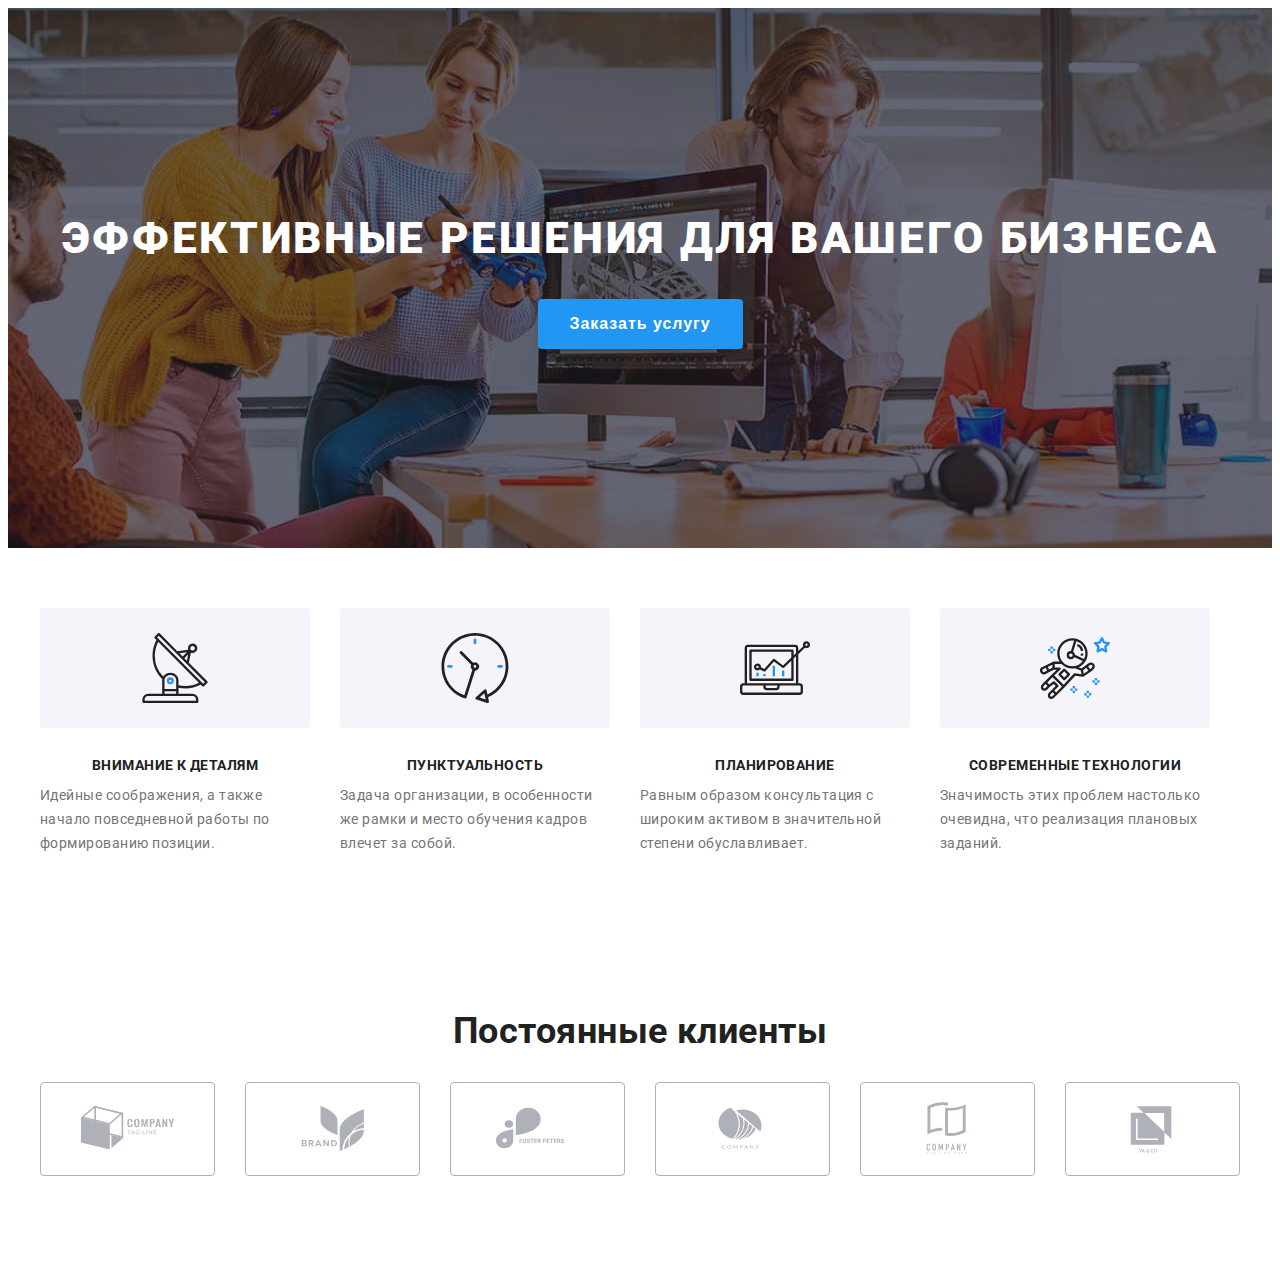
==== index.html @ 42592e86 "Отзывчивость на 4 секции" ====
<!DOCTYPE html>
<html lang="ru">
  <head>
    <meta charset="UTF-8" />
    <meta http-equiv="X-UA-Compatible" content="IE=edge" />
    <meta name="viewport" content="width=device-width, initial-scale=1.0" />
    <title>Document</title>
    <link
      href="https://fonts.googleapis.com/css2?family=Raleway:wght@700&family=Roboto:wght@400;500;700;900&display=swap"
      rel="stylesheet"
    />
    <link
      rel="stylesheet"
      href="https://cdnjs.cloudflare.com/ajax/libs/modern-normalize/1.1.0/modern-normalize.min.css"
      integrity="sha512-wpPYUAdjBVSE4KJnH1VR1HeZfpl1ub8YT/NKx4PuQ5NmX2tKuGu6U/JRp5y+Y8XG2tV+wKQpNHVUX03MfMFn9Q=="
      crossorigin="anonymous"
      referrerpolicy="no-referrer"
    />
    <link rel="stylesheet" href="./css/styles.css" />
    <link rel="stylesheet" href="./css/main.min.css" />
  </head>
  <body>
    <!-- шапка -->
    <!-- <header class="header">
      <div class="container header-container">
        <a class="logo header__logo" href="./"
          >Web<span class="header__logo--black">Studio</span></a
        >
        <nav class="nav">
          <ul class="list header-list">
            <li class="item"><a href="./index.html" class="link current">Студия</a></li>
            <li class="item"><a href="./portfolio.html" class="link">Портфолио</a></li>
            <li class="item"><a href="" class="link">Контакты</a></li>
          </ul>
        </nav>
        <ul class="list header-adress">
          <li class="item">
            <a href="mailto:info@devstudio.com" class="link-contact link"
              ><svg width="16" height="16" class="icon">
                <use href="./images/symbol-defs.svg#icon-mail"></use></svg
              >info@devstudio.com</a
            >
          </li>
          <li class="item">
            <a href="tel:+380961111111" class="link-contact link">
              <svg width="16" height="16" class="icon">
                <use href="./images/symbol-defs.svg#icon-tell"></use>
              </svg>
              +38 096 111 11 11</a
            >
          </li>
        </ul>
      </div>
    </header>-->
    <main>
      <!--section-hero-->
      <section class="section-hero">
        <div class="container">
          <h1 class="section-hero-title">эффективные решения для вашего бизнеса</h1>
          <button type="button" class="abutton modal-open-btn" data-modal-open>
            Заказать услугу
          </button>
        </div>
      </section>
      <!-- навыки -->
      <section class="section-skill">
        <div class="container">
          <ul class="section-skill__list list">
            <li class="section-skill__item">
              <div class="section-skill__big-icon">
                <svg width="70" height="70" class="icon">
                  <use href="./images/symbol-defs.svg#icon-antenna"></use>
                </svg>
              </div>
              <h3 class="title">Внимание к деталям</h3>
              <p class="text">
                Идейные соображения, а также начало повседневной работы по формированию позиции.
              </p>
            </li>
            <li class="section-skill__item">
              <div class="section-skill__big-icon">
                <svg width="70" height="70" class="icon">
                  <use href="./images/symbol-defs.svg#icon-clock"></use>
                </svg>
              </div>
              <h3 class="title">Пунктуальность</h3>
              <p class="text">
                Задача организации, в особенности же рамки и место обучения кадров влечет за собой.
              </p>
            </li>
            <li class="section-skill__item">
              <div class="section-skill__big-icon">
                <svg width="70" height="70" class="icon">
                  <use href="./images/symbol-defs.svg#icon-diagram"></use>
                </svg>
              </div>
              <h3 class="title">Планирование</h3>
              <p class="text">
                Равным образом консультация с широким активом в значительной степени обуславливает.
              </p>
            </li>
            <li class="section-skill__item .section-skill__item--last">
              <div class="section-skill__big-icon">
                <svg width="70" height="70" class="icon">
                  <use href="./images/symbol-defs.svg#icon-astronaut"></use>
                </svg>
              </div>
              <h3 class="title">Современные технологии</h3>
              <p class="text">
                Значимость этих проблем настолько очевидна, что реализация плановых заданий.
              </p>
            </li>
          </ul>
        </div>
      </section>
      <!-- чем мы занимаемся -->
      <!-- <section class="section-class section">
        <div class="container">
          <h2 class="section-title">Чем мы занимаемся</h2>
          <ul class="list">
            <li class="item">
              <div class="wrapper">
                <img
                  src="./images/box-1s.jpg"
                  alt="написание кода на планшете"
                  width="370"
                  height="294"
                />

                <p class="text">Десктопные приложения</p>
              </div>
            </li>
            <li class="item">
              <div class="wrapper">
                <img
                  src="./images/box-2s.jpg"
                  alt="смартфон в руках, во время его настройки через ПК"
                  width="370"
                  height="294"
                />

                <p class="text">Мобильные приложения</p>
              </div>
            </li>
            <li class="item">
              <div class="wrapper">
                <img
                  src="./images/box-3s.jpg"
                  alt="работа с цветовой гаммой на планшете"
                  width="370"
                  height="294"
                />

                <p class="text">Дизайнерские решения</p>
              </div>
            </li>
          </ul>
        </div>
      </section> -->
      <!-- наша команда -->
      <!-- <section class="section-comand section">
        <div class="container">
          <h2 class="section-title">Наша команда</h2>
          <ul class="secnion-comand-title-list list">
            <li class="item">
              <img src="./images/team-1s.jpg" alt="Дима Демьяненко" width="270" height="260" />
              <h3 class="title">Игорь Демьяненко</h3>
              <p class="position">Product Designer</p>
              <ul class="list soc-list">
                <li class="soc-item">
                  <a href="" class="link soc-link"
                    ><svg class="soc-icon">
                      <use href="./images/symbol-defs.svg#icon-instagram"></use></svg
                  ></a>
                </li>
                <li class="soc-item">
                  <a href="" class="link soc-link"
                    ><svg class="soc-icon">
                      <use href="./images/symbol-defs.svg#icon-twitter"></use></svg
                  ></a>
                </li>
                <li class="soc-item">
                  <a href="" class="link soc-link"
                    ><svg class="soc-icon">
                      <use href="./images/symbol-defs.svg#icon-facebook"></use></svg
                  ></a>
                </li>
                <li class="soc-item">
                  <a href="" class="link soc-link"
                    ><svg class="soc-icon">
                      <use href="./images/symbol-defs.svg#icon-linkedin"></use></svg
                  ></a>
                </li>
              </ul>
            </li>
            <li class="item">
              <img src="./images/team-2s.jpg" alt="Ольга Репина" width="270" height="260" />
              <h3 class="title">Ольга Репина</h3>
              <p class="position">Frontend Developer</p>
              <ul class="list soc-list">
                <li class="soc-item">
                  <a href="" class="link soc-link"
                    ><svg class="soc-icon">
                      <use href="./images/symbol-defs.svg#icon-instagram"></use></svg
                  ></a>
                </li>
                <li class="soc-item">
                  <a href="" class="link soc-link"
                    ><svg class="soc-icon">
                      <use href="./images/symbol-defs.svg#icon-twitter"></use></svg
                  ></a>
                </li>
                <li class="soc-item">
                  <a href="" class="link soc-link"
                    ><svg class="soc-icon">
                      <use href="./images/symbol-defs.svg#icon-facebook"></use></svg
                  ></a>
                </li>
                <li class="soc-item">
                  <a href="" class="link soc-link"
                    ><svg class="soc-icon">
                      <use href="./images/symbol-defs.svg#icon-linkedin"></use></svg
                  ></a>
                </li>
              </ul>
            </li>
            <li class="item">
              <img src="./images/team-3s.jpg" alt="Николай Тарасов" width="270" height="260" />
              <h3 class="title">Николай Тарасов</h3>
              <p class="position">Marketing</p>
              <ul class="list soc-list">
                <li class="soc-item">
                  <a href="" class="link soc-link"
                    ><svg class="soc-icon">
                      <use href="./images/symbol-defs.svg#icon-instagram"></use></svg
                  ></a>
                </li>
                <li class="soc-item">
                  <a href="" class="link soc-link"
                    ><svg class="soc-icon">
                      <use href="./images/symbol-defs.svg#icon-twitter"></use></svg
                  ></a>
                </li>
                <li class="soc-item">
                  <a href="" class="link soc-link"
                    ><svg class="soc-icon">
                      <use href="./images/symbol-defs.svg#icon-facebook"></use></svg
                  ></a>
                </li>
                <li class="soc-item">
                  <a href="" class="link soc-link"
                    ><svg class="soc-icon">
                      <use href="./images/symbol-defs.svg#icon-linkedin"></use></svg
                  ></a>
                </li>
              </ul>
            </li>
            <li class="item">
              <img src="./images/team-4s.jpg" alt="Михаил Ермаков" width="270" height="260" />
              <h3 class="title">Михаил Ермаков</h3>
              <p class="position">UI Designer</p>
              <ul class="list soc-list">
                <li class="soc-item">
                  <a href="" class="link soc-link"
                    ><svg class="soc-icon">
                      <use href="./images/symbol-defs.svg#icon-instagram"></use></svg
                  ></a>
                </li>
                <li class="soc-item">
                  <a href="" class="link soc-link"
                    ><svg class="soc-icon">
                      <use href="./images/symbol-defs.svg#icon-twitter"></use></svg
                  ></a>
                </li>
                <li class="soc-item">
                  <a href="" class="link soc-link"
                    ><svg class="soc-icon">
                      <use href="./images/symbol-defs.svg#icon-facebook"></use></svg
                  ></a>
                </li>
                <li class="soc-item">
                  <a href="" class="link soc-link"
                    ><svg class="soc-icon">
                      <use href="./images/symbol-defs.svg#icon-linkedin"></use></svg
                  ></a>
                </li>
              </ul>
            </li>
          </ul>
        </div>
      </section> -->
      <!-- clients -->
      <section class="section-clients">
        <div class="container">
          <h2 class="section-title">Постоянные клиенты</h2>
          <ul class="list client-list">
            <li class="client-item">
              <a href="" class="link client-link"
                ><svg class="client-icon">
                  <use href="./images/symbol-defs.svg#icon-logo"></use></svg
              ></a>
            </li>
            <li class="client-item">
              <a href="" class="link client-link"
                ><svg class="client-icon">
                  <use href="./images/symbol-defs.svg#icon-logo-1"></use></svg
              ></a>
            </li>
            <li class="client-item">
              <a href="" class="link client-link"
                ><svg class="client-icon">
                  <use href="./images/symbol-defs.svg#icon-logo-2"></use></svg
              ></a>
            </li>
            <li class="client-item">
              <a href="" class="link client-link"
                ><svg class="client-icon">
                  <use href="./images/symbol-defs.svg#icon-logo-3"></use></svg
              ></a>
            </li>
            <li class="client-item">
              <a href="" class="link client-link"
                ><svg class="client-icon">
                  <use href="./images/symbol-defs.svg#icon-logo-4"></use></svg
              ></a>
            </li>
            <li class="client-item">
              <a href="" class="link client-link"
                ><svg class="client-icon">
                  <use href="./images/symbol-defs.svg#icon-logo-5"></use></svg
              ></a>
            </li>
          </ul>
        </div>
      </section>
    </main>
    <!-- подвал -->

    <!-- <footer class="footer">
      <div class="container">
        <div class="footer-left">
          <a class="logo" href="/">Web<span class="footer__logo--white">Studio</span></a>
          <address class="address-footer">г. Киев, пр-т Леси Украинки, 26</address>
          <ul class="list">
            <li class="item">
              <a href="mailto:info@devstudio.com" class="link-contact-footer">info@devstudio.com</a>
            </li>
            <li class="item">
              <a href="tel:+380961111111" class="link-contact-footer">+38 096 111 11 11</a>
            </li>
          </ul>
        </div>
        <div class="join">
          <h3 class="title">присоединяйтесь</h3>
          <ul class="list soc-list">
            <li class="soc-item">
              <a href="" class="link soc-link"
                ><svg class="soc-icon">
                  <use href="./images/symbol-defs.svg#icon-instagram"></use></svg
              ></a>
            </li>
            <li class="soc-item">
              <a href="" class="link soc-link"
                ><svg class="soc-icon">
                  <use href="./images/symbol-defs.svg#icon-twitter"></use></svg
              ></a>
            </li>
            <li class="soc-item">
              <a href="" class="link soc-link"
                ><svg class="soc-icon">
                  <use href="./images/symbol-defs.svg#icon-facebook"></use></svg
              ></a>
            </li>
            <li class="soc-item">
              <a href="" class="link soc-link"
                ><svg class="soc-icon">
                  <use href="./images/symbol-defs.svg#icon-linkedin"></use></svg
              ></a>
            </li>
          </ul>
        </div>
        <div class="footer-right">
          <h3 class="title">Подпишитесь на рассылку</h3>
          <div class="footer-right-wrap">
            <form action="#" class="form-send">
              <input type="mail" name="user-mail" class="modal-input-footer" placeholder="E-mail" />
            </form>
            <button type="submit" class="abutton send-btn">
              Подписаться
              <span class="send-wrap"
                ><svg width="24" height="24" class="soc-icon">
                  <use href="./images/symbol-defs.svg#icon-icon-send"></use></svg
              ></span>
            </button>
          </div>
        </div>
      </div>
    </footer> -->
    <!-- =====Backdrop======  (добавить классом бекдропу!!!!!!!!!!)-->
    <!-- <div class="backdrop is-hidden" data-modal>
      <div class="modal">
        <button type="button" class="modal-close-btn" data-modal-close>
          <svg width="18" height="18" class="icon-close-btn">
            <use href="./images/symbol-defs.svg#icon-close-black"></use>
          </svg>
        </button>
        <p class="modal-title">Оставьте свои данные, мы вам перезвоним</p>
        <form action="#">
          <div class="modal-field">
            <label class="modal-label" for="user-name">Имя</label
            ><span class="input-wrap">
              <input type="text" name="user-name" id="user-name" class="modal-input" />
              <svg width="18" height="18" class="icon-user-data">
                <use href="./images/symbol-defs.svg#icon-person-black"></use>
              </svg>
            </span>
          </div>
          <div class="modal-field">
            <label class="modal-label" for="user-tel">Телефон</label
            ><span class="input-wrap">
              <input type="tel" name="user-tell" id="user-tel" class="modal-input" />
              <svg width="18" height="18" class="icon-user-data">
                <use href="./images/symbol-defs.svg#icon-phone-black"></use>
              </svg>
            </span>
          </div>
          <div class="modal-field">
            <label class="modal-label" for="user-mail">Почта</label
            ><span class="input-wrap">
              <input type="mail" name="user-mail" id="user-mail" class="modal-input" />
              <svg width="18" height="18" class="icon-user-data">
                <use href="./images/symbol-defs.svg#icon-email-black"></use>
              </svg>
            </span>
          </div>
          <div class="modal-field">
            <label class="modal-label" for="user-bla-bla">Комментарий</label>
            <textarea
              name="user-bla-bla"
              id="user-bla-bla"
              class="modal-text"
              placeholder="Введите текст"
            ></textarea>
          </div>
          <div class="modal-field">
            <input
              type="checkbox"
              class="input-check visually-hidden"
              name="galka"
              id="galka"
              value="yes"
            />
            <label for="galka" class="check-text">
              <span
                ><svg width="15" height="11" class="icon-galka">
                  <use href="./images/symbol-defs.svg#icon-galka"></use></svg
              ></span>
              Соглашаюсь с рассылкой и принимаю
              <a class="link-galka" href="./">Условия договора</a></label
            >
          </div>
          <button type="submit" class="abutton modal-send-btn">Отправить</button>
        </form>
      </div>
    </div> -->
    <script src="./js/modal.js"></script>
  </body>
</html>
---- css/styles.css ----
/*                                              container*/

/*                                               лого */

/*                                            LINK*/

/*                      button */

/* header */

/* =====  hero  ====== */

/* ======  skill ====== */

/* class */

/*  comand */

/* .section-comand .item-soc:hover {
  background-color: var(--focus-color);
}

}

.link-soc-item-comand:hover {
  color: var(--hover-color);
} */

/* ==================client================= */

/*  portfolio     */

/* ==== footer ==== */

/* ===================backdrop============ */
---- css/main.min.css ----
:root{--title-color: #212121;--text-color: #757575;--hover-color: #2196f3;--focus-color: #2196f3;--bg-color: #ffffff;--secondarybg-color: #2f303a;--text-focus-color: #ffffff;--icon-color: #afb1b8}.list{list-style:none;margin:0;padding:0}h1,h2,h3,h4,p{margin:0;padding:0}img{display:block}body{background-color:var(--bg-color);color:var(--text-color);font-family:Roboto, sans-serif;letter-spacing:0.03em}.container{width:100%;padding-left:15px;padding-right:15px;margin:0 auto;margin-left:auto;margin-right:auto}@media screen and (min-width: 480px){.container{width:480px}}@media screen and (min-width: 768px){.container{width:768px}}@media screen and (min-width: 1200px){.container{width:1200px}}.logo{color:#2196f3;font-family:Raleway, cursive;font-weight:700;font-size:26px;line-height:1.19;text-decoration:none}.header__logo--black{color:var(--title-color)}.footer__logo-white{color:var(--bg-color)}.link{color:var(--title-color);font-weight:500;font-size:14px;line-height:1.14;letter-spacing:0.02em;text-decoration:none;transition-property:color;transition-duration:250ms;transition-timing-function:cubic-bezier(0.4, 0, 0.2, 1);outline:none}.link:hover,.link:focus{color:var(--hover-color)}.link.current{color:var(--hover-color);position:relative}.visually-hidden{position:absolute;white-space:nowrap;width:1px;height:1px;overflow:hidden;border:0;padding:0;clip:rect(0 0 0 0);clip-path:inset(50%);margin:-1px}.abutton{color:var(--bg-color);background-color:var(--hover-color);box-shadow:0px 4px 4px rgba(0,0,0,0.15);font-weight:700;font-size:16px;line-height:1.88;letter-spacing:0.06em;cursor:pointer;display:block;margin:0px auto;min-width:200px;height:50px;padding:10px 32px;border-radius:4px;border:0px;transition-property:background-color;transition-duration:250ms;transition-timing-function:cubic-bezier(0.4, 0, 0.2, 1);outline:none}.abutton:hover,.abutton:focus{color:var(--text-focus-color);background-color:#188ce8}.link{color:var(--title-color);font-weight:500;font-size:14px;line-height:1.14;letter-spacing:0.02em;text-decoration:none;transition-property:color;transition-duration:250ms;transition-timing-function:cubic-bezier(0.4, 0, 0.2, 1);outline:none}.link:hover,.link:focus{color:var(--hover-color)}.link.current{color:var(--hover-color);position:relative}.section-title{color:var(--title-color);font-size:28px;line-height:1.18;text-align:center;margin-bottom:10px}@media screen and (min-width: 480px){.section-title{margin-bottom:30px}}@media screen and (min-width: 1200px){.section-title{font-size:36px;line-height:1.17}}.link.current::after{content:'';position:absolute;display:block;height:4px;width:100%;background-color:var(--focus-color);bottom:-3px;border-radius:2px}.link-contact{color:var(--text-color);font-weight:500;font-size:14px;line-height:1.14;letter-spacing:0.02em;text-decoration:none;display:block;padding-top:32px;padding-bottom:32px;transition-property:color;transition-duration:250ms;transition-timing-function:cubic-bezier(0.4, 0, 0.2, 1);outline:none}.link-contact:hover,.link-contact:focus{color:var(--hover-color)}.header{border-bottom:1px solid #ececec}.header-container{display:flex;align-items:center}.header-list{display:flex;margin-left:93px}.header-list .item+.item{margin-left:50px;align-items:center}.header-adress{display:flex;margin-left:auto}.header-logo{padding-top:25px;padding-bottom:24px}.nav .link{display:block;padding-top:32px;padding-bottom:32px}.header .link-contact{display:flex;align-items:center}.header-adress .item:not(:last-child){margin-right:50px}.header .icon{margin-right:10px;fill:var(--text-color)}.header .link:hover .icon{fill:currentColor}.header .item:hover{color:var --hover-color}.header .link:focus .icon{fill:currentColor}.header .item:focuc{color:var --hover-color}.section-hero-title{color:var(--bg-color);font-weight:900;font-size:22px;line-height:1.2;text-align:center;text-transform:uppercase;width:100%;margin-right:auto;margin-left:auto;margin-bottom:30px}@media screen and (min-width: 480px){.section-hero-title{font-size:26px;line-height:1.61;letter-spacing:0.06em}}@media screen and (min-width: 1200px){.section-hero-title{font-size:44px;line-height:1.36}}.section-hero{background-image:linear-gradient(rgba(47,48,58,0.4), rgba(47,48,58,0.4)),url(../images/bghero.jpg);background-position:center;background-size:content;background-repeat:no-repeat}.section-hero{padding-top:80px;padding-bottom:80px}@media screen and (min-width: 1200px){.section-hero{padding-top:120px;padding-bottom:120px}}@media screen and (min-width: 1200px){.section-hero{padding-top:201px;padding-bottom:199px}}.section-hero .abutton{margin-left:auto;margin-right:auto}.section-skill .title{color:var(--title-color);font-size:14px;line-height:1.14;text-transform:uppercase;margin-bottom:10px;text-align:center}@media screen and (min-width: 768px){.section-skill__item{width:calc(100% / 2 - 30px);margin-left:30px}}@media screen and (min-width: 1200px){.section-skill__item{width:calc(100% / 4 - 30px)}}.section-skill .text{font-size:14px;line-height:1.71}@media screen and (min-width: 768px){.section-skill__list{display:flex;flex-wrap:wrap;width:100%;margin-left:-30px}}.section-skill{padding-top:60px;padding-bottom:60px}.section-skill__big-icon{background:#f5f4fa;border-radius:4px;margin-bottom:30px;height:120px;display:flex;align-items:center;justify-content:center}@media screen and (min-width: 1200px){.section-class{padding-top:94px;padding-bottom:94px}}@media screen and (min-width: 1200px){.section-class .list{display:flex;justify-content:space-between;margin-top:50px;margin-left:-30px}}@media screen and (min-width: 1200px){.section-class .item{margin-left:30px}}@media screen and (min-width: 1200px){.wrapper{position:relative}}@media screen and (min-width: 1200px){.section-class .text{position:absolute;bottom:0;font-weight:700;font-size:14px;line-height:1.14;text-align:center;text-transform:uppercase;color:var(--text-focus-color);background:rgba(47,48,58,0.8);padding-top:27px;padding-bottom:27px;width:370px}}.section-comand .title{color:var(--title-color);font-weight:500;font-size:16px;line-height:1.19;text-align:center}.section-comand .position{font-size:16px;line-height:1.19;text-align:center}.section-comand{padding-top:94px;padding-bottom:94px;background:#f5f4fa}.section-comand .list{display:flex}.section-comand .title{margin-top:30px;margin-bottom:10px}.section-comand .item{background-color:var(--bg-color);padding-bottom:30px;box-shadow:0px 1px 3px rgba(0,0,0,0.12),0px 1px 1px rgba(0,0,0,0.14),0px 2px 1px rgba(0,0,0,0.2);border-radius:0px 0px 4px 4px}.section-comand .item:not(:last-child){margin-right:30px}.soc-icon{width:20px;height:20px;fill:#afb1b8}.soc-link:focus .soc-icon,.soc-link:hover .soc-icon{fill:var(--text-focus-color)}.soc-item{width:44px;height:44px}.soc-item:not(:last-child){margin-right:10px}.soc-link{outline:none;width:100%;height:100%;border-radius:50%;display:flex;align-items:center;justify-content:center;transition-property:background-color;transition-duration:250ms;transition-timing-function:cubic-bezier(0.4, 0, 0.2, 1)}.soc-link:focus,.soc-link:hover{background-color:var(--focus-color)}.soc-link .soc-icon{transition-property:fill;transition-duration:250ms;transition-timing-function:cubic-bezier(0.4, 0, 0.2, 1)}.soc-list{display:flex;justify-content:center;margin-top:16px}.section-clients{padding-top:60px;padding-bottom:60px}@media screen and (min-width: 1200px){.section-clients{padding-top:94px;padding-bottom:94px}}.client-icon{width:90px;height:60px;fill:var(--icon-color)}.client-link:focus .client-icon,.client-link:hover .client-icon{fill:var(--focus-color)}@media screen and (min-width: 480px){.client-icon{width:106px;height:60px}}.client-list{margin-bottom:-15px;display:flex;flex-wrap:wrap;align-items:center;justify-content:center;margin-right:-15px}@media screen and (min-width: 480px){.client-list{margin-bottom:-30px;margin-right:-30px}}.client-link{width:100%;height:100%;display:flex;align-items:center;justify-content:center;border:1px solid #afb1b8;box-sizing:border-box;border-radius:4px;padding:8px 16px;transition-property:border-color;transition-duration:250ms;transition-timing-function:cubic-bezier(0.4, 0, 0.2, 1);outline:none}.client-link:hover,.client-link:focus{border-color:var(--hover-color)}@media screen and (min-width: 480px){.client-link{padding:16px 52px}}@media screen and (min-width: 1200px){.client-link{padding:16px 32px}}.client-link .client-icon{transition-property:fill;transition-duration:250ms;transition-timing-function:cubic-bezier(0.4, 0, 0.2, 1)}.client-item{margin-bottom:15px;width:calc(100% / 2 - 15px);margin-right:15px}@media screen and (min-width: 480px){.client-item{margin-bottom:30px;margin-right:30px;width:calc(100% / 2 - 30px)}}@media screen and (min-width: 768px){.client-item{width:calc(100% / 3 - 30px)}}@media screen and (min-width: 1200px){.client-item{width:calc(100% / 6 - 30px)}}.link-contact-footer{color:rgba(255,255,255,0.6);font-size:14px;line-height:1.71;text-decoration:none;outline:none;transition-property:color;transition-duration:250ms;transition-timing-function:cubic-bezier(0.4, 0, 0.2, 1);transition-property:color;transition-duration:250ms;transition-timing-function:cubic-bezier(0.4, 0, 0.2, 1)}.link-contact-footer:hover,.link-contact-footer:focus{color:var(--hover-color)}.address-footer{color:var(--bg-color);font-style:normal;font-size:14px;line-height:1.71}.footer .title{color:var(--text-focus-color);font-size:14px;line-height:0.88;text-transform:uppercase}.footer{background-color:var(--secondarybg-color);padding-top:60px;padding-bottom:60px}.footer__logo--white{color:var(--bg-color)}.address-footer{margin-bottom:9px;margin-top:20px}footer .item:not(:last-child){margin-bottom:9px}.svg-tell{fill:#757575}.footer .container{display:flex}.join{margin-left:65px;padding-top:14px}.footer .soc-icon{fill:var(--bg-color)}.footer .soc-link{background:rgba(255,255,255,0.1);outline:none}.footer .soc-link:focus,.footer .soc-link:hover{background-color:var(--focus-color)}.form-send{display:flex;justify-content:center}.send-btn{margin-left:12px;padding-left:10px 28px}.footer-right{align-items:center;justify-content:center;margin-right:0;margin-left:auto;padding-top:15px}.modal-input-footer{width:358px;background-color:transparent;text-decoration:var(--bg-color);padding:15px;border:1px solid rgba(255,255,255,0.3);filter:drop-shadow(0px 4px 4px rgba(0,0,0,0.15));border-radius:4px;transition-property:border-color;transition-duration:250ms;transition-timing-function:cubic-bezier(0.4, 0, 0.2, 1)}.modal-input-footer:focus{border-color:var(--focus-color)}.send-wrap{margin-left:5px}.footer-right-wrap{display:flex;align-items:center;justify-content:center;margin-top:20px}.section-portfolio .title{color:var(--title-color);font-size:18px;line-height:2;letter-spacing:0.06em}.section-portfolio .variety{font-size:16px;line-height:1.9;color:var(--text-color)}.button-portfolio{padding:6px 22px;color:var(--title-color);background-color:F5F4FA;font-weight:500;font-size:16px;line-height:1.6;text-align:center;cursor:pointer;min-width:80px;height:38px;background:#f5f4fa;border-radius:4px;border:0px;outline:none;transition-property:background-color, color, box-shadow, border-radius;transition-duration:250ms;transition-timing-function:cubic-bezier(0.4, 0, 0.2, 1)}.button-portfolio:hover,.button-portfolio:focus{color:var(--bg-color);background-color:var(--hover-color);box-shadow:0px 3px 1px rgba(0,0,0,0.1),0px 1px 2px rgba(0,0,0,0.08),0px 2px 2px rgba(0,0,0,0.12);border-radius:4px}.section-portfolio{padding-top:94px;padding-bottom:94px}.section-portfolio-filter{margin-bottom:50px;display:flex;justify-content:center;align-items:flex-start}.section-portfolio-list{display:flex;flex-wrap:wrap;justify-content:center;margin-right:-30px;margin-bottom:-30px}.section-portfolio-list .item{width:calc(100% / 3 - 30px);margin-right:30px;margin-bottom:30px}.section-portfolio-filter .item:not(:last-child){margin-right:9px}.name{padding:20px 24px;border-right:1px solid #eeeeee;border-bottom:1px solid #eeeeee;border-left:1px solid #eeeeee}.variety{margin-top:4px}.portfolio-psevdo-link{text-decoration:none;display:block;transition-property:box-shadow;transition-duration:250ms;transition-timing-function:cubic-bezier(0.4, 0, 0.2, 1);outline:none}.portfolio-psevdo-link:focus,.portfolio-psevdo-link:hover{box-shadow:0px 1px 1px rgba(0,0,0,0.12),0px 4px 4px rgba(0,0,0,0.06),1px 4px 6px rgba(0,0,0,0.16)}.portfolio-wrapper-text{position:relative;overflow:hidden}.text-hidden{position:absolute;top:0;left:0;font-size:18px;line-height:1.56;padding-top:63px;padding-right:24px;padding-bottom:63px;padding-left:24px;background:rgba(33,150,243,0.9);color:var(--text-focus-color);transform:translateY(100%);transition-property:transform;transition-duration:250ms;transition-timing-function:cubic-bezier(0.4, 0, 0.2, 1)}.portfolio-psevdo-link:hover .text-hidden,.portfolio-psevdo-link:focus .text-hidden{transform:translateY(0)}.backdrop{width:100vw;height:100vh;background-color:rgba(0,0,0,0.2);position:fixed;top:0;opacity:1;transition:opacity 250ms cubic-bezier(0.4, 0, 0.2, 1)}.modal{position:absolute;width:521px;min-height:581px;background-color:var(--bg-color);box-shadow:0px 1px 3px rgba(0,0,0,0.12),0px 1px 1px rgba(0,0,0,0.14),0px 2px 1px rgba(0,0,0,0.2);border-radius:4px;top:50%;left:50%;transform:translate(-50%, -50%) rotate(0deg);opacity:1;transition:transform 250ms cubic-bezier(0.4, 0, 0.2, 1),opacity 250ms cubic-bezier(0.4, 0, 0.2, 1);padding:40px}.modal-close-btn{outline:none;position:absolute;width:30px;height:30px;top:8px;right:8px;border-radius:50%;padding-top:5px;padding-left:5px;border:1px solid rgba(0,0,0,0.1);background-color:var(--bg-color);transition-property:fill;transition-duration:250ms;transition-timing-function:cubic-bezier(0.4, 0, 0.2, 1)}.modal-close-btn:focus .icon-close-btn,.modal-close-btn:hover .icon-close-btn{fill:var(--focus-color)}.backdrop.is-hidden{visibility:hidden;opacity:0;pointer-events:0}.backdrop.is-hidden .modal{transform:translate(-50%, -50%) rotate(70deg);opacity:0}.modal-title{font-weight:700;font-size:20px;line-height:1.15;text-align:center;color:var(--title-color);margin-bottom:20px}.modal-input{width:100%;height:40px;outline:none;border:1px solid rgba(33,33,33,0.2);border-radius:4px;padding-left:39px;padding-right:20px;transition-property:border-color;transition-duration:250ms;transition-timing-function:cubic-bezier(0.4, 0, 0.2, 1)}.modal-input:focus,.modal-input:hover{border-color:var(--focus-color)}.modal-input:focus+.icon-user-data,.modal-input:hover+.icon-user-data{fill:var(--focus-color)}.modal-label{display:block;margin-bottom:4px;font-size:12px;line-height:1.17;letter-spacing:0.01em;color:var(--text-color)}.modal-field{margin-bottom:10px}.modal-text{outline:none;resize:none;width:100%;height:120px;padding:10px;margin-bottom:10px;background-color:transparent;border:1px solid rgba(33,33,33,0.2);border-radius:4px;transition-property:border-color;transition-duration:250ms;transition-timing-function:cubic-bezier(0.4, 0, 0.2, 1)}.modal-text:focus{border:1px solid #2196f3}.input-wrap{display:block;position:relative}.icon-user-data{position:absolute;left:0;top:50%;transform:translateY(-50%);left:12px}.link-galka{color:var(--focus-color)}.check-text{font-size:14px;line-height:1.87;color:var(--text-color);display:flex;align-items:baseline}.check-text span{width:16px;height:15px;border:2px solid #212121;border-radius:2px;margin-right:8px;display:flex;align-items:center;justify-content:center;transition-property:border-color, background-color;transition-duration:250ms;transition-timing-function:cubic-bezier(0.4, 0, 0.2, 1)}.icon-galka{fill:#ffffff}.input-check:checked+.check-text span{background-color:var(--focus-color);border-color:var(--focus-color)}.modal-send-btn{margin-top:30;margin-left:auto;margin-right:auto}::-webkit-input-placeholder{color:rgba(117,117,117,0.5)}
/*# sourceMappingURL=main.min.css.map */
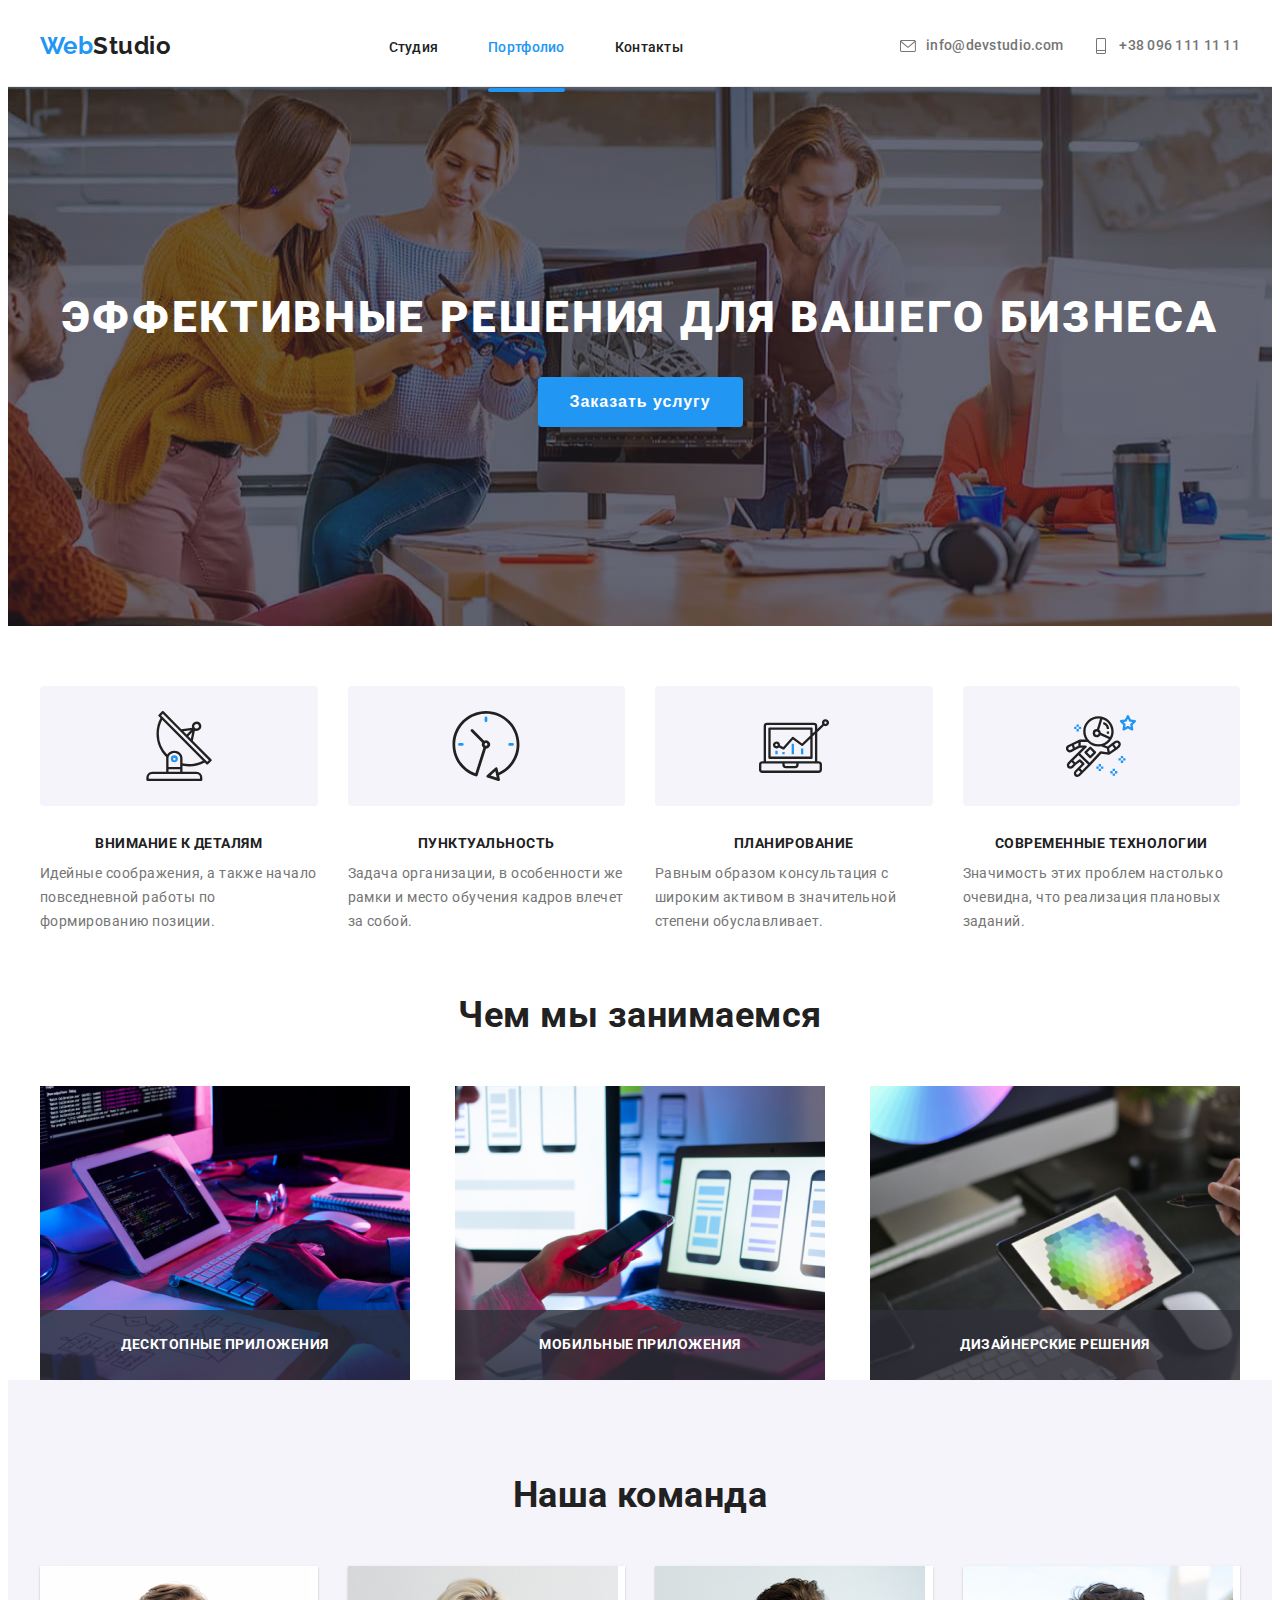
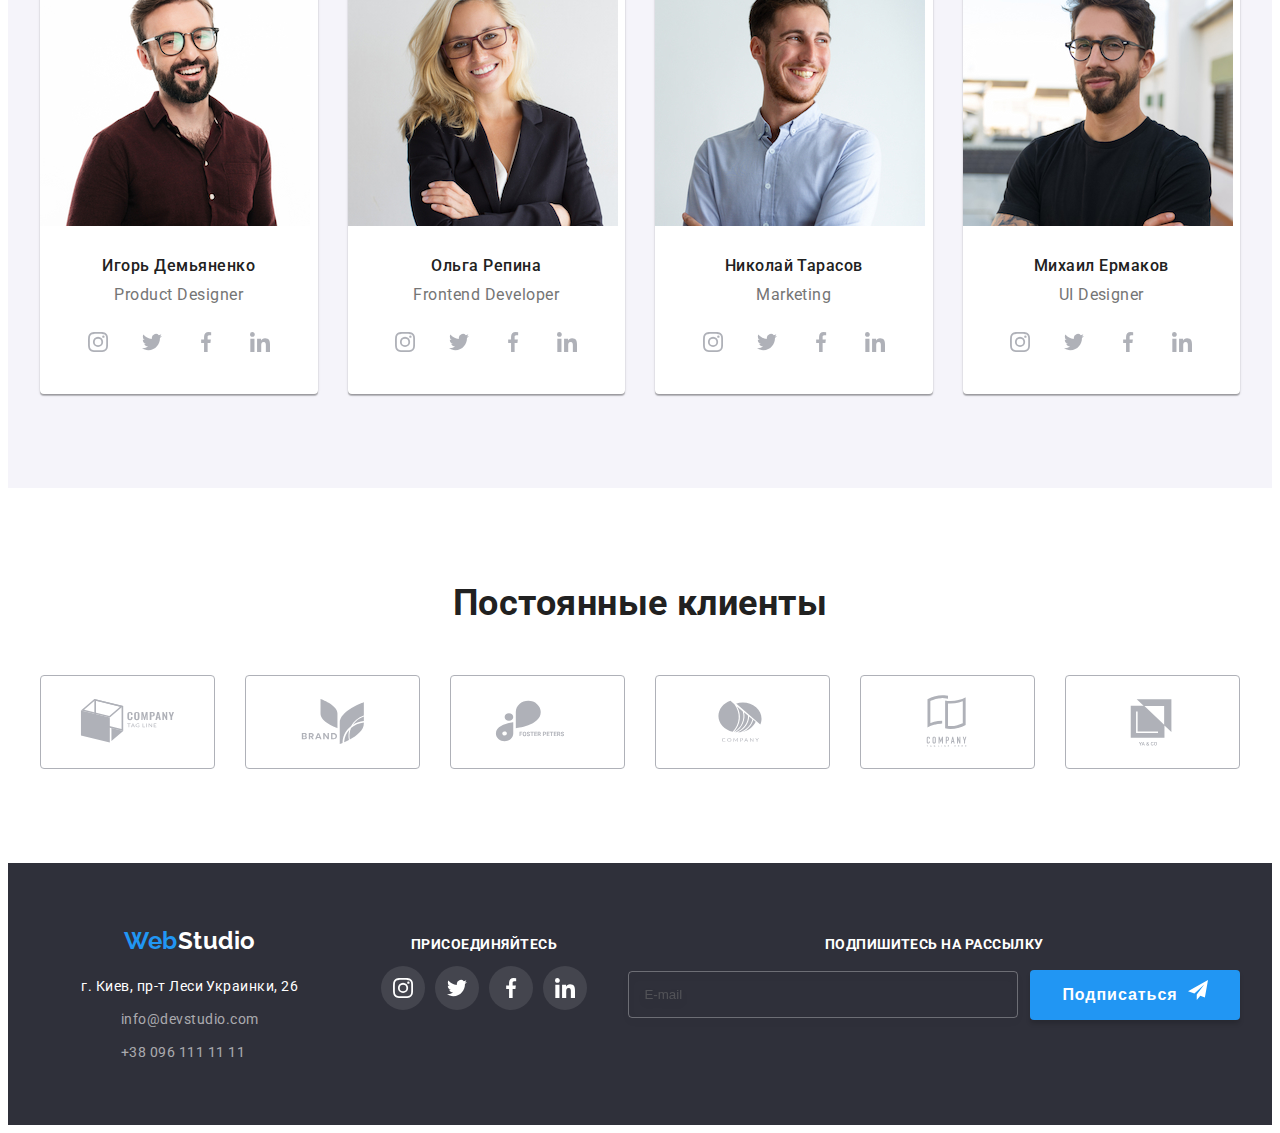
==== commit 89e9ada8: "all section" ====
--- a/index.html
+++ b/index.html
@@ -21,27 +21,29 @@
   </head>
   <body>
     <!-- шапка -->
-    <!-- <header class="header">
+    <header class="header">
       <div class="container header-container">
         <a class="logo header__logo" href="./"
           >Web<span class="header__logo--black">Studio</span></a
         >
         <nav class="nav">
           <ul class="list header-list">
-            <li class="item"><a href="./index.html" class="link current">Студия</a></li>
-            <li class="item"><a href="./portfolio.html" class="link">Портфолио</a></li>
-            <li class="item"><a href="" class="link">Контакты</a></li>
+            <li class="header-list__item"><a href="./index.html" class="link">Студия</a></li>
+            <li class="header-list__item">
+              <a href="./portfolio.html" class="link current">Портфолио</a>
+            </li>
+            <li class="header-list__item"><a href="" class="link">Контакты</a></li>
           </ul>
         </nav>
         <ul class="list header-adress">
-          <li class="item">
+          <li class="header-adress__item">
             <a href="mailto:info@devstudio.com" class="link-contact link"
               ><svg width="16" height="16" class="icon">
                 <use href="./images/symbol-defs.svg#icon-mail"></use></svg
               >info@devstudio.com</a
             >
           </li>
-          <li class="item">
+          <li class="header-adress__item">
             <a href="tel:+380961111111" class="link-contact link">
               <svg width="16" height="16" class="icon">
                 <use href="./images/symbol-defs.svg#icon-tell"></use>
@@ -51,7 +53,7 @@
           </li>
         </ul>
       </div>
-    </header>-->
+    </header>
     <main>
       <!--section-hero-->
       <section class="section-hero">
@@ -114,7 +116,7 @@
         </div>
       </section>
       <!-- чем мы занимаемся -->
-      <!-- <section class="section-class section">
+      <section class="section-class section">
         <div class="container">
           <h2 class="section-title">Чем мы занимаемся</h2>
           <ul class="list">
@@ -156,9 +158,9 @@
             </li>
           </ul>
         </div>
-      </section> -->
+      </section>
       <!-- наша команда -->
-      <!-- <section class="section-comand section">
+      <section class="section-comand section">
         <div class="container">
           <h2 class="section-title">Наша команда</h2>
           <ul class="secnion-comand-title-list list">
@@ -288,7 +290,7 @@
             </li>
           </ul>
         </div>
-      </section> -->
+      </section>
       <!-- clients -->
       <section class="section-clients">
         <div class="container">
@@ -336,8 +338,8 @@
     </main>
     <!-- подвал -->
 
-    <!-- <footer class="footer">
-      <div class="container">
+    <footer class="footer">
+      <div class="container footer--container">
         <div class="footer-left">
           <a class="logo" href="/">Web<span class="footer__logo--white">Studio</span></a>
           <address class="address-footer">г. Киев, пр-т Леси Украинки, 26</address>
@@ -395,7 +397,7 @@
           </div>
         </div>
       </div>
-    </footer> -->
+    </footer>
     <!-- =====Backdrop======  (добавить классом бекдропу!!!!!!!!!!)-->
     <!-- <div class="backdrop is-hidden" data-modal>
       <div class="modal">
--- a/css/main.min.css
+++ b/css/main.min.css
@@ -1,2 +1,2 @@
-:root{--title-color: #212121;--text-color: #757575;--hover-color: #2196f3;--focus-color: #2196f3;--bg-color: #ffffff;--secondarybg-color: #2f303a;--text-focus-color: #ffffff;--icon-color: #afb1b8}.list{list-style:none;margin:0;padding:0}h1,h2,h3,h4,p{margin:0;padding:0}img{display:block}body{background-color:var(--bg-color);color:var(--text-color);font-family:Roboto, sans-serif;letter-spacing:0.03em}.container{width:100%;padding-left:15px;padding-right:15px;margin:0 auto;margin-left:auto;margin-right:auto}@media screen and (min-width: 480px){.container{width:480px}}@media screen and (min-width: 768px){.container{width:768px}}@media screen and (min-width: 1200px){.container{width:1200px}}.logo{color:#2196f3;font-family:Raleway, cursive;font-weight:700;font-size:26px;line-height:1.19;text-decoration:none}.header__logo--black{color:var(--title-color)}.footer__logo-white{color:var(--bg-color)}.link{color:var(--title-color);font-weight:500;font-size:14px;line-height:1.14;letter-spacing:0.02em;text-decoration:none;transition-property:color;transition-duration:250ms;transition-timing-function:cubic-bezier(0.4, 0, 0.2, 1);outline:none}.link:hover,.link:focus{color:var(--hover-color)}.link.current{color:var(--hover-color);position:relative}.visually-hidden{position:absolute;white-space:nowrap;width:1px;height:1px;overflow:hidden;border:0;padding:0;clip:rect(0 0 0 0);clip-path:inset(50%);margin:-1px}.abutton{color:var(--bg-color);background-color:var(--hover-color);box-shadow:0px 4px 4px rgba(0,0,0,0.15);font-weight:700;font-size:16px;line-height:1.88;letter-spacing:0.06em;cursor:pointer;display:block;margin:0px auto;min-width:200px;height:50px;padding:10px 32px;border-radius:4px;border:0px;transition-property:background-color;transition-duration:250ms;transition-timing-function:cubic-bezier(0.4, 0, 0.2, 1);outline:none}.abutton:hover,.abutton:focus{color:var(--text-focus-color);background-color:#188ce8}.link{color:var(--title-color);font-weight:500;font-size:14px;line-height:1.14;letter-spacing:0.02em;text-decoration:none;transition-property:color;transition-duration:250ms;transition-timing-function:cubic-bezier(0.4, 0, 0.2, 1);outline:none}.link:hover,.link:focus{color:var(--hover-color)}.link.current{color:var(--hover-color);position:relative}.section-title{color:var(--title-color);font-size:28px;line-height:1.18;text-align:center;margin-bottom:10px}@media screen and (min-width: 480px){.section-title{margin-bottom:30px}}@media screen and (min-width: 1200px){.section-title{font-size:36px;line-height:1.17}}.link.current::after{content:'';position:absolute;display:block;height:4px;width:100%;background-color:var(--focus-color);bottom:-3px;border-radius:2px}.link-contact{color:var(--text-color);font-weight:500;font-size:14px;line-height:1.14;letter-spacing:0.02em;text-decoration:none;display:block;padding-top:32px;padding-bottom:32px;transition-property:color;transition-duration:250ms;transition-timing-function:cubic-bezier(0.4, 0, 0.2, 1);outline:none}.link-contact:hover,.link-contact:focus{color:var(--hover-color)}.header{border-bottom:1px solid #ececec}.header-container{display:flex;align-items:center}.header-list{display:flex;margin-left:93px}.header-list .item+.item{margin-left:50px;align-items:center}.header-adress{display:flex;margin-left:auto}.header-logo{padding-top:25px;padding-bottom:24px}.nav .link{display:block;padding-top:32px;padding-bottom:32px}.header .link-contact{display:flex;align-items:center}.header-adress .item:not(:last-child){margin-right:50px}.header .icon{margin-right:10px;fill:var(--text-color)}.header .link:hover .icon{fill:currentColor}.header .item:hover{color:var --hover-color}.header .link:focus .icon{fill:currentColor}.header .item:focuc{color:var --hover-color}.section-hero-title{color:var(--bg-color);font-weight:900;font-size:22px;line-height:1.2;text-align:center;text-transform:uppercase;width:100%;margin-right:auto;margin-left:auto;margin-bottom:30px}@media screen and (min-width: 480px){.section-hero-title{font-size:26px;line-height:1.61;letter-spacing:0.06em}}@media screen and (min-width: 1200px){.section-hero-title{font-size:44px;line-height:1.36}}.section-hero{background-image:linear-gradient(rgba(47,48,58,0.4), rgba(47,48,58,0.4)),url(../images/bghero.jpg);background-position:center;background-size:content;background-repeat:no-repeat}.section-hero{padding-top:80px;padding-bottom:80px}@media screen and (min-width: 1200px){.section-hero{padding-top:120px;padding-bottom:120px}}@media screen and (min-width: 1200px){.section-hero{padding-top:201px;padding-bottom:199px}}.section-hero .abutton{margin-left:auto;margin-right:auto}.section-skill .title{color:var(--title-color);font-size:14px;line-height:1.14;text-transform:uppercase;margin-bottom:10px;text-align:center}@media screen and (min-width: 768px){.section-skill__item{width:calc(100% / 2 - 30px);margin-left:30px}}@media screen and (min-width: 1200px){.section-skill__item{width:calc(100% / 4 - 30px)}}.section-skill .text{font-size:14px;line-height:1.71}@media screen and (min-width: 768px){.section-skill__list{display:flex;flex-wrap:wrap;width:100%;margin-left:-30px}}.section-skill{padding-top:60px;padding-bottom:60px}.section-skill__big-icon{background:#f5f4fa;border-radius:4px;margin-bottom:30px;height:120px;display:flex;align-items:center;justify-content:center}@media screen and (min-width: 1200px){.section-class{padding-top:94px;padding-bottom:94px}}@media screen and (min-width: 1200px){.section-class .list{display:flex;justify-content:space-between;margin-top:50px;margin-left:-30px}}@media screen and (min-width: 1200px){.section-class .item{margin-left:30px}}@media screen and (min-width: 1200px){.wrapper{position:relative}}@media screen and (min-width: 1200px){.section-class .text{position:absolute;bottom:0;font-weight:700;font-size:14px;line-height:1.14;text-align:center;text-transform:uppercase;color:var(--text-focus-color);background:rgba(47,48,58,0.8);padding-top:27px;padding-bottom:27px;width:370px}}.section-comand .title{color:var(--title-color);font-weight:500;font-size:16px;line-height:1.19;text-align:center}.section-comand .position{font-size:16px;line-height:1.19;text-align:center}.section-comand{padding-top:94px;padding-bottom:94px;background:#f5f4fa}.section-comand .list{display:flex}.section-comand .title{margin-top:30px;margin-bottom:10px}.section-comand .item{background-color:var(--bg-color);padding-bottom:30px;box-shadow:0px 1px 3px rgba(0,0,0,0.12),0px 1px 1px rgba(0,0,0,0.14),0px 2px 1px rgba(0,0,0,0.2);border-radius:0px 0px 4px 4px}.section-comand .item:not(:last-child){margin-right:30px}.soc-icon{width:20px;height:20px;fill:#afb1b8}.soc-link:focus .soc-icon,.soc-link:hover .soc-icon{fill:var(--text-focus-color)}.soc-item{width:44px;height:44px}.soc-item:not(:last-child){margin-right:10px}.soc-link{outline:none;width:100%;height:100%;border-radius:50%;display:flex;align-items:center;justify-content:center;transition-property:background-color;transition-duration:250ms;transition-timing-function:cubic-bezier(0.4, 0, 0.2, 1)}.soc-link:focus,.soc-link:hover{background-color:var(--focus-color)}.soc-link .soc-icon{transition-property:fill;transition-duration:250ms;transition-timing-function:cubic-bezier(0.4, 0, 0.2, 1)}.soc-list{display:flex;justify-content:center;margin-top:16px}.section-clients{padding-top:60px;padding-bottom:60px}@media screen and (min-width: 1200px){.section-clients{padding-top:94px;padding-bottom:94px}}.client-icon{width:90px;height:60px;fill:var(--icon-color)}.client-link:focus .client-icon,.client-link:hover .client-icon{fill:var(--focus-color)}@media screen and (min-width: 480px){.client-icon{width:106px;height:60px}}.client-list{margin-bottom:-15px;display:flex;flex-wrap:wrap;align-items:center;justify-content:center;margin-right:-15px}@media screen and (min-width: 480px){.client-list{margin-bottom:-30px;margin-right:-30px}}.client-link{width:100%;height:100%;display:flex;align-items:center;justify-content:center;border:1px solid #afb1b8;box-sizing:border-box;border-radius:4px;padding:8px 16px;transition-property:border-color;transition-duration:250ms;transition-timing-function:cubic-bezier(0.4, 0, 0.2, 1);outline:none}.client-link:hover,.client-link:focus{border-color:var(--hover-color)}@media screen and (min-width: 480px){.client-link{padding:16px 52px}}@media screen and (min-width: 1200px){.client-link{padding:16px 32px}}.client-link .client-icon{transition-property:fill;transition-duration:250ms;transition-timing-function:cubic-bezier(0.4, 0, 0.2, 1)}.client-item{margin-bottom:15px;width:calc(100% / 2 - 15px);margin-right:15px}@media screen and (min-width: 480px){.client-item{margin-bottom:30px;margin-right:30px;width:calc(100% / 2 - 30px)}}@media screen and (min-width: 768px){.client-item{width:calc(100% / 3 - 30px)}}@media screen and (min-width: 1200px){.client-item{width:calc(100% / 6 - 30px)}}.link-contact-footer{color:rgba(255,255,255,0.6);font-size:14px;line-height:1.71;text-decoration:none;outline:none;transition-property:color;transition-duration:250ms;transition-timing-function:cubic-bezier(0.4, 0, 0.2, 1);transition-property:color;transition-duration:250ms;transition-timing-function:cubic-bezier(0.4, 0, 0.2, 1)}.link-contact-footer:hover,.link-contact-footer:focus{color:var(--hover-color)}.address-footer{color:var(--bg-color);font-style:normal;font-size:14px;line-height:1.71}.footer .title{color:var(--text-focus-color);font-size:14px;line-height:0.88;text-transform:uppercase}.footer{background-color:var(--secondarybg-color);padding-top:60px;padding-bottom:60px}.footer__logo--white{color:var(--bg-color)}.address-footer{margin-bottom:9px;margin-top:20px}footer .item:not(:last-child){margin-bottom:9px}.svg-tell{fill:#757575}.footer .container{display:flex}.join{margin-left:65px;padding-top:14px}.footer .soc-icon{fill:var(--bg-color)}.footer .soc-link{background:rgba(255,255,255,0.1);outline:none}.footer .soc-link:focus,.footer .soc-link:hover{background-color:var(--focus-color)}.form-send{display:flex;justify-content:center}.send-btn{margin-left:12px;padding-left:10px 28px}.footer-right{align-items:center;justify-content:center;margin-right:0;margin-left:auto;padding-top:15px}.modal-input-footer{width:358px;background-color:transparent;text-decoration:var(--bg-color);padding:15px;border:1px solid rgba(255,255,255,0.3);filter:drop-shadow(0px 4px 4px rgba(0,0,0,0.15));border-radius:4px;transition-property:border-color;transition-duration:250ms;transition-timing-function:cubic-bezier(0.4, 0, 0.2, 1)}.modal-input-footer:focus{border-color:var(--focus-color)}.send-wrap{margin-left:5px}.footer-right-wrap{display:flex;align-items:center;justify-content:center;margin-top:20px}.section-portfolio .title{color:var(--title-color);font-size:18px;line-height:2;letter-spacing:0.06em}.section-portfolio .variety{font-size:16px;line-height:1.9;color:var(--text-color)}.button-portfolio{padding:6px 22px;color:var(--title-color);background-color:F5F4FA;font-weight:500;font-size:16px;line-height:1.6;text-align:center;cursor:pointer;min-width:80px;height:38px;background:#f5f4fa;border-radius:4px;border:0px;outline:none;transition-property:background-color, color, box-shadow, border-radius;transition-duration:250ms;transition-timing-function:cubic-bezier(0.4, 0, 0.2, 1)}.button-portfolio:hover,.button-portfolio:focus{color:var(--bg-color);background-color:var(--hover-color);box-shadow:0px 3px 1px rgba(0,0,0,0.1),0px 1px 2px rgba(0,0,0,0.08),0px 2px 2px rgba(0,0,0,0.12);border-radius:4px}.section-portfolio{padding-top:94px;padding-bottom:94px}.section-portfolio-filter{margin-bottom:50px;display:flex;justify-content:center;align-items:flex-start}.section-portfolio-list{display:flex;flex-wrap:wrap;justify-content:center;margin-right:-30px;margin-bottom:-30px}.section-portfolio-list .item{width:calc(100% / 3 - 30px);margin-right:30px;margin-bottom:30px}.section-portfolio-filter .item:not(:last-child){margin-right:9px}.name{padding:20px 24px;border-right:1px solid #eeeeee;border-bottom:1px solid #eeeeee;border-left:1px solid #eeeeee}.variety{margin-top:4px}.portfolio-psevdo-link{text-decoration:none;display:block;transition-property:box-shadow;transition-duration:250ms;transition-timing-function:cubic-bezier(0.4, 0, 0.2, 1);outline:none}.portfolio-psevdo-link:focus,.portfolio-psevdo-link:hover{box-shadow:0px 1px 1px rgba(0,0,0,0.12),0px 4px 4px rgba(0,0,0,0.06),1px 4px 6px rgba(0,0,0,0.16)}.portfolio-wrapper-text{position:relative;overflow:hidden}.text-hidden{position:absolute;top:0;left:0;font-size:18px;line-height:1.56;padding-top:63px;padding-right:24px;padding-bottom:63px;padding-left:24px;background:rgba(33,150,243,0.9);color:var(--text-focus-color);transform:translateY(100%);transition-property:transform;transition-duration:250ms;transition-timing-function:cubic-bezier(0.4, 0, 0.2, 1)}.portfolio-psevdo-link:hover .text-hidden,.portfolio-psevdo-link:focus .text-hidden{transform:translateY(0)}.backdrop{width:100vw;height:100vh;background-color:rgba(0,0,0,0.2);position:fixed;top:0;opacity:1;transition:opacity 250ms cubic-bezier(0.4, 0, 0.2, 1)}.modal{position:absolute;width:521px;min-height:581px;background-color:var(--bg-color);box-shadow:0px 1px 3px rgba(0,0,0,0.12),0px 1px 1px rgba(0,0,0,0.14),0px 2px 1px rgba(0,0,0,0.2);border-radius:4px;top:50%;left:50%;transform:translate(-50%, -50%) rotate(0deg);opacity:1;transition:transform 250ms cubic-bezier(0.4, 0, 0.2, 1),opacity 250ms cubic-bezier(0.4, 0, 0.2, 1);padding:40px}.modal-close-btn{outline:none;position:absolute;width:30px;height:30px;top:8px;right:8px;border-radius:50%;padding-top:5px;padding-left:5px;border:1px solid rgba(0,0,0,0.1);background-color:var(--bg-color);transition-property:fill;transition-duration:250ms;transition-timing-function:cubic-bezier(0.4, 0, 0.2, 1)}.modal-close-btn:focus .icon-close-btn,.modal-close-btn:hover .icon-close-btn{fill:var(--focus-color)}.backdrop.is-hidden{visibility:hidden;opacity:0;pointer-events:0}.backdrop.is-hidden .modal{transform:translate(-50%, -50%) rotate(70deg);opacity:0}.modal-title{font-weight:700;font-size:20px;line-height:1.15;text-align:center;color:var(--title-color);margin-bottom:20px}.modal-input{width:100%;height:40px;outline:none;border:1px solid rgba(33,33,33,0.2);border-radius:4px;padding-left:39px;padding-right:20px;transition-property:border-color;transition-duration:250ms;transition-timing-function:cubic-bezier(0.4, 0, 0.2, 1)}.modal-input:focus,.modal-input:hover{border-color:var(--focus-color)}.modal-input:focus+.icon-user-data,.modal-input:hover+.icon-user-data{fill:var(--focus-color)}.modal-label{display:block;margin-bottom:4px;font-size:12px;line-height:1.17;letter-spacing:0.01em;color:var(--text-color)}.modal-field{margin-bottom:10px}.modal-text{outline:none;resize:none;width:100%;height:120px;padding:10px;margin-bottom:10px;background-color:transparent;border:1px solid rgba(33,33,33,0.2);border-radius:4px;transition-property:border-color;transition-duration:250ms;transition-timing-function:cubic-bezier(0.4, 0, 0.2, 1)}.modal-text:focus{border:1px solid #2196f3}.input-wrap{display:block;position:relative}.icon-user-data{position:absolute;left:0;top:50%;transform:translateY(-50%);left:12px}.link-galka{color:var(--focus-color)}.check-text{font-size:14px;line-height:1.87;color:var(--text-color);display:flex;align-items:baseline}.check-text span{width:16px;height:15px;border:2px solid #212121;border-radius:2px;margin-right:8px;display:flex;align-items:center;justify-content:center;transition-property:border-color, background-color;transition-duration:250ms;transition-timing-function:cubic-bezier(0.4, 0, 0.2, 1)}.icon-galka{fill:#ffffff}.input-check:checked+.check-text span{background-color:var(--focus-color);border-color:var(--focus-color)}.modal-send-btn{margin-top:30;margin-left:auto;margin-right:auto}::-webkit-input-placeholder{color:rgba(117,117,117,0.5)}
+:root{--title-color: #212121;--text-color: #757575;--hover-color: #2196f3;--focus-color: #2196f3;--bg-color: #ffffff;--secondarybg-color: #2f303a;--text-focus-color: #ffffff;--icon-color: #afb1b8}.list{list-style:none;margin:0;padding:0}h1,h2,h3,h4,p{margin:0;padding:0}img{display:block}body{background-color:var(--bg-color);color:var(--text-color);font-family:Roboto, sans-serif;letter-spacing:0.03em}.container{width:100%;padding-left:15px;padding-right:15px;margin-left:auto;margin-right:auto}@media screen and (min-width: 480px){.container{width:480px}}@media screen and (min-width: 768px){.container{width:768px}}@media screen and (min-width: 1200px){.container{width:1200px}}.logo{color:#2196f3;font-family:Raleway, cursive;font-weight:700;font-size:24px;line-height:1.19;text-decoration:none}@media screen and (min-width: 1200px){.logo{ont-size:26px}}.header__logo--black{color:var(--title-color)}.footer__logo-white{color:var(--bg-color)}.link{color:var(--title-color);font-weight:500;font-size:14px;line-height:1.14;letter-spacing:0.02em;text-decoration:none;transition-property:color;transition-duration:250ms;transition-timing-function:cubic-bezier(0.4, 0, 0.2, 1);outline:none}.link:hover,.link:focus{color:var(--hover-color)}.link.current{color:var(--hover-color);position:relative}.visually-hidden{position:absolute;white-space:nowrap;width:1px;height:1px;overflow:hidden;border:0;padding:0;clip:rect(0 0 0 0);clip-path:inset(50%);margin:-1px}.abutton{color:var(--bg-color);background-color:var(--hover-color);box-shadow:0px 4px 4px rgba(0,0,0,0.15);font-weight:700;font-size:16px;line-height:1.88;letter-spacing:0.06em;cursor:pointer;display:block;margin:0px auto;min-width:200px;height:50px;padding:10px 32px;border-radius:4px;border:0px;transition-property:background-color;transition-duration:250ms;transition-timing-function:cubic-bezier(0.4, 0, 0.2, 1);outline:none}.abutton:hover,.abutton:focus{color:var(--text-focus-color);background-color:#188ce8}.link{color:var(--title-color);font-weight:500;font-size:14px;line-height:1.14;letter-spacing:0.02em;text-decoration:none;transition-property:color;transition-duration:250ms;transition-timing-function:cubic-bezier(0.4, 0, 0.2, 1);outline:none}.link:hover,.link:focus{color:var(--hover-color)}.link.current{color:var(--hover-color);position:relative}.section-title{color:var(--title-color);font-size:28px;line-height:1.18;text-align:center;margin-bottom:10px}@media screen and (min-width: 480px){.section-title{margin-bottom:30px}}@media screen and (min-width: 1200px){.section-title{font-size:36px;line-height:1.17;margin-bottom:50px}}.link.current::after{content:'';position:absolute;display:block;height:4px;width:100%;background-color:var(--focus-color);bottom:-37px;border-radius:2px}.link-contact{color:var(--text-color);font-weight:500;font-size:14px;line-height:1.14;letter-spacing:0.02em;text-decoration:none;display:block;transition-property:color;transition-duration:250ms;transition-timing-function:cubic-bezier(0.4, 0, 0.2, 1);outline:none}.link-contact:hover,.link-contact:focus{color:var(--hover-color)}.header{border-bottom:1px solid #ececec}.header-container{padding-top:16px;padding-bottom:16px}@media screen and (min-width: 768px){.header-container{display:flex;justify-content:space-between;align-items:center;padding-top:21px;padding-bottom:21px}}@media screen and (min-width: 768px){.header-container{padding-top:24px;padding-bottom:25px}}.header-list{display:flex;margin-right:-50px}.header-logo{padding-top:25px;padding-bottom:24px}.header .link-contact{display:flex;align-items:center}.header .icon{margin-right:10px;fill:var(--text-color)}.header .link:hover .icon{fill:currentColor}.header .link:focus .icon{fill:currentColor}.header-adress__item{margin-bottom:10px}@media screen and (min-width: 1200px){.header-adress__item{margin-right:30px}}.header-adress{display:none}@media screen and (min-width: 768px){.header-adress{display:initial;margin-bottom:-10px}}@media screen and (min-width: 1200px){.header-adress{display:flex;margin-right:-30px}}.nav{display:none}@media screen and (min-width: 768px){.nav{display:flex}}.header-list__item{margin-right:50px}.section-hero-title{color:var(--bg-color);font-weight:900;font-size:22px;line-height:1.2;text-align:center;text-transform:uppercase;width:100%;margin-right:auto;margin-left:auto;margin-bottom:30px}@media screen and (min-width: 480px){.section-hero-title{font-size:26px;line-height:1.61;letter-spacing:0.06em}}@media screen and (min-width: 1200px){.section-hero-title{font-size:44px;line-height:1.36}}.section-hero{background-image:linear-gradient(rgba(47,48,58,0.4), rgba(47,48,58,0.4)),url(../images/bghero.jpg);background-position:center;background-size:content;background-repeat:no-repeat}.section-hero{padding-top:80px;padding-bottom:80px}@media screen and (min-width: 1200px){.section-hero{padding-top:120px;padding-bottom:120px}}@media screen and (min-width: 1200px){.section-hero{padding-top:201px;padding-bottom:199px}}.section-hero .abutton{margin-left:auto;margin-right:auto}.section-skill .title{color:var(--title-color);font-size:14px;line-height:1.14;text-transform:uppercase;margin-bottom:10px;text-align:center}.section-skill__item{margin-top:30px}@media screen and (min-width: 768px){.section-skill__item{width:calc(100% / 2 - 30px);margin-left:30px}}@media screen and (min-width: 1200px){.section-skill__item{width:calc(100% / 4 - 30px)}}.section-skill .text{font-size:14px;line-height:1.71}.section-skill__list{margin-top:-30px}@media screen and (min-width: 768px){.section-skill__list{display:flex;flex-wrap:wrap;margin-left:-30px}}.section-skill{padding-top:60px;padding-bottom:60px}.section-skill__big-icon{background:#f5f4fa;border-radius:4px;margin-bottom:30px;height:120px;display:flex;align-items:center;justify-content:center}.section-class{display:none}@media screen and (min-width: 1200px){.section-class{display:initial;padding-top:94px;padding-bottom:94px}}@media screen and (min-width: 1200px){.section-class .list{display:flex;justify-content:space-between;margin-top:50px;margin-left:-30px}}@media screen and (min-width: 1200px){.section-class .item{margin-left:30px}}@media screen and (min-width: 1200px){.wrapper{position:relative}}@media screen and (min-width: 1200px){.section-class .text{position:absolute;bottom:0;font-weight:700;font-size:14px;line-height:1.14;text-align:center;text-transform:uppercase;color:var(--text-focus-color);background:rgba(47,48,58,0.8);padding-top:27px;padding-bottom:27px;width:370px}}.section-comand .title{color:var(--title-color);font-weight:500;font-size:16px;line-height:1.19;text-align:center}.section-comand .position{font-size:16px;line-height:1.19;text-align:center}.section-comand{padding-top:60px;padding-bottom:60px;background:#f5f4fa}@media screen and (min-width: 1200px){.section-comand{padding-top:94px;padding-bottom:94px}}.secnion-comand-title-list{margin-bottom:-15px}@media screen and (min-width: 768px){.secnion-comand-title-list{display:flex;flex-wrap:wrap;margin-bottom:-30px;margin-right:-30px}}.section-comand .title{margin-top:30px;margin-bottom:10px}.section-comand .item{width:100%;margin-bottom:15px;background-color:var(--bg-color);padding-bottom:30px;box-shadow:0px 1px 3px rgba(0,0,0,0.12),0px 1px 1px rgba(0,0,0,0.14),0px 2px 1px rgba(0,0,0,0.2);border-radius:0px 0px 4px 4px}@media screen and (min-width: 480px){.section-comand .item{margin-bottom:30px}}@media screen and (min-width: 768px){.section-comand .item{margin-right:30px;width:calc(100% / 2 - 30px)}}@media screen and (min-width: 1200px){.section-comand .item{width:calc(100% / 4 - 30px)}}.soc-icon{width:20px;height:20px;fill:#afb1b8}.soc-link:focus .soc-icon,.soc-link:hover .soc-icon{fill:var(--text-focus-color)}.soc-item{width:44px;height:44px}.soc-item:not(:last-child){margin-right:10px}.soc-link{outline:none;width:100%;height:100%;border-radius:50%;display:flex;align-items:center;justify-content:center;transition-property:background-color;transition-duration:250ms;transition-timing-function:cubic-bezier(0.4, 0, 0.2, 1)}.soc-link:focus,.soc-link:hover{background-color:var(--focus-color)}.soc-link .soc-icon{transition-property:fill;transition-duration:250ms;transition-timing-function:cubic-bezier(0.4, 0, 0.2, 1)}.soc-list{display:flex;justify-content:center;align-content:center;margin-top:16px}.section-clients{padding-top:60px;padding-bottom:60px}@media screen and (min-width: 1200px){.section-clients{padding-top:94px;padding-bottom:94px}}.client-icon{width:90px;height:60px;fill:var(--icon-color)}.client-link:focus .client-icon,.client-link:hover .client-icon{fill:var(--focus-color)}@media screen and (min-width: 480px){.client-icon{width:106px;height:60px}}.client-list{margin-bottom:-15px;display:flex;flex-wrap:wrap;align-items:center;justify-content:center;margin-right:-15px}@media screen and (min-width: 480px){.client-list{margin-bottom:-30px;margin-right:-30px}}.client-link{width:100%;height:100%;display:flex;align-items:center;justify-content:center;border:1px solid #afb1b8;box-sizing:border-box;border-radius:4px;padding:8px 16px;transition-property:border-color;transition-duration:250ms;transition-timing-function:cubic-bezier(0.4, 0, 0.2, 1);outline:none}@media screen and (min-width: 480px){.client-link{padding:16px 52px}}@media screen and (min-width: 1200px){.client-link{padding:16px 32px}}.client-link:hover,.client-link:focus{border-color:var(--hover-color)}.client-link .client-icon{transition-property:fill;transition-duration:250ms;transition-timing-function:cubic-bezier(0.4, 0, 0.2, 1)}.client-item{margin-bottom:15px;width:calc(100% / 2 - 15px);margin-right:15px}@media screen and (min-width: 480px){.client-item{margin-bottom:30px;margin-right:30px;width:calc(100% / 2 - 30px)}}@media screen and (min-width: 768px){.client-item{width:calc(100% / 3 - 30px)}}@media screen and (min-width: 1200px){.client-item{width:calc(100% / 6 - 30px)}}.link-contact-footer{color:rgba(255,255,255,0.6);font-size:14px;line-height:1.71;text-decoration:none;outline:none;transition-property:color;transition-duration:250ms;transition-timing-function:cubic-bezier(0.4, 0, 0.2, 1);transition-property:color;transition-duration:250ms;transition-timing-function:cubic-bezier(0.4, 0, 0.2, 1)}.link-contact-footer:hover,.link-contact-footer:focus{color:var(--hover-color)}.address-footer{color:var(--bg-color);font-style:normal;font-size:14px;line-height:1.71}.footer .title{color:var(--text-focus-color);font-size:14px;line-height:0.88;text-transform:uppercase;text-align:center}.footer{background-color:var(--secondarybg-color);padding-top:60px;padding-bottom:60px}.footer__logo--white{color:var(--bg-color)}.address-footer{margin-bottom:9px;margin-top:20px}footer .item:not(:last-child){margin-bottom:9px}.svg-tell{fill:#757575}.footer--container{display:flex;flex-direction:column;align-items:center}@media screen and (min-width: 768px){.footer--container{flex-direction:row;flex-wrap:wrap;justify-content:center;align-items:baseline}}.join{padding-top:14px;margin-top:60px;margin-bottom:60px}@media screen and (min-width: 768px){.join{margin-top:0px;margin-bottom:0px;margin-left:auto;margin-right:auto}}.footer .soc-icon{fill:var(--bg-color)}.footer .soc-link{background:rgba(255,255,255,0.1);outline:none}.footer .soc-link:focus,.footer .soc-link:hover{background-color:var(--focus-color)}@media screen and (min-width: 768px){.form-send{display:flex;justify-content:center}}.send-btn{padding-left:10px 28px;margin-top:20px}@media screen and (min-width: 1200px){.send-btn{margin-left:12px;margin-top:0}}.footer-right{padding-top:15px}@media screen and (min-width: 768px){.footer-right{margin-top:60px}}@media screen and (min-width: 1200px){.footer-right{margin-top:0}}.modal-input-footer{width:290px;background-color:transparent;text-decoration:var(--bg-color);padding:15px;border:1px solid rgba(255,255,255,0.3);filter:drop-shadow(0px 4px 4px rgba(0,0,0,0.15));border-radius:4px;transition-property:border-color;transition-duration:250ms;transition-timing-function:cubic-bezier(0.4, 0, 0.2, 1)}@media screen and (min-width: 480px){.modal-input-footer{width:450px}}@media screen and (min-width: 480px){.modal-input-footer{width:358px}}.modal-input-footer:focus{border-color:var(--focus-color)}.send-wrap{margin-left:5px}.footer-right-wrap{margin-top:20px}@media screen and (min-width: 1200px){.footer-right-wrap{display:flex;align-items:center;justify-content:center}}.footer-left{display:flex;flex-direction:column;align-items:center}@media screen and (min-width: 768px){.footer-left{margin-left:auto;margin-right:auto}}.section-portfolio .title{color:var(--title-color);font-size:18px;line-height:2;letter-spacing:0.06em}.section-portfolio .variety{font-size:16px;line-height:1.9;color:var(--text-color)}.button-portfolio{padding:6px 22px;color:var(--title-color);background-color:F5F4FA;font-weight:500;font-size:16px;line-height:1.6;text-align:center;cursor:pointer;min-width:80px;height:38px;background:#f5f4fa;border-radius:4px;border:0px;outline:none;transition-property:background-color, color, box-shadow, border-radius;transition-duration:250ms;transition-timing-function:cubic-bezier(0.4, 0, 0.2, 1)}.button-portfolio:hover,.button-portfolio:focus{color:var(--bg-color);background-color:var(--hover-color);box-shadow:0px 3px 1px rgba(0,0,0,0.1),0px 1px 2px rgba(0,0,0,0.08),0px 2px 2px rgba(0,0,0,0.12);border-radius:4px}.section-portfolio{padding-top:60px;padding-bottom:60px}@media screen and (min-width: 1200px){.section-portfolio{padding-top:94px;padding-bottom:94px}}.section-portfolio-filter{margin-bottom:50px;display:flex;flex-wrap:wrap;align-items:flex-start;margin-bottom:25px}@media screen and (min-width: 768px){.section-portfolio-filter{margin-bottom:15px;justify-content:center}}@media screen and (min-width: 1200px){.section-portfolio-filter{margin-bottom:35px}}@media screen and (min-width: 768px){.section-portfolio-list{display:flex;flex-wrap:wrap;margin-right:-30px;margin-bottom:-30px}}.name{padding:20px 24px;border-right:1px solid #eeeeee;border-bottom:1px solid #eeeeee;border-left:1px solid #eeeeee;flex-grow:1}.variety{margin-top:4px}.portfolio-psevdo-link{text-decoration:none;display:block;transition-property:box-shadow;transition-duration:250ms;transition-timing-function:cubic-bezier(0.4, 0, 0.2, 1);outline:none}@media screen and (min-width: 768px){.portfolio-psevdo-link{display:flex;flex-direction:column;height:100%}}.portfolio-psevdo-link:focus,.portfolio-psevdo-link:hover{box-shadow:0px 1px 1px rgba(0,0,0,0.12),0px 4px 4px rgba(0,0,0,0.06),1px 4px 6px rgba(0,0,0,0.16)}.portfolio-wrapper-text{position:relative;overflow:hidden}.text-hidden{position:absolute;top:0;left:0;font-size:18px;line-height:1.56;padding-top:63px;padding-right:24px;padding-bottom:63px;padding-left:24px;background:rgba(33,150,243,0.9);color:var(--text-focus-color);transform:translateY(100%);transition-property:transform;transition-duration:250ms;transition-timing-function:cubic-bezier(0.4, 0, 0.2, 1)}.portfolio-psevdo-link:hover .text-hidden,.portfolio-psevdo-link:focus .text-hidden{transform:translateY(0)}.section-portfolio-filter__item{margin-right:8px;margin-bottom:15px}.section-portfolio-list__item{margin-bottom:30px}@media screen and (min-width: 768px){.section-portfolio-list__item{width:calc(100% / 2 - 30px);margin-right:30px}}@media screen and (min-width: 1200px){.section-portfolio-list__item{width:calc(100% / 3 - 30px)}}.backdrop{width:100vw;height:100vh;background-color:rgba(0,0,0,0.2);position:fixed;top:0;opacity:1;transition:opacity 250ms cubic-bezier(0.4, 0, 0.2, 1)}.modal{position:absolute;width:521px;min-height:581px;background-color:var(--bg-color);box-shadow:0px 1px 3px rgba(0,0,0,0.12),0px 1px 1px rgba(0,0,0,0.14),0px 2px 1px rgba(0,0,0,0.2);border-radius:4px;top:50%;left:50%;transform:translate(-50%, -50%) rotate(0deg);opacity:1;transition:transform 250ms cubic-bezier(0.4, 0, 0.2, 1),opacity 250ms cubic-bezier(0.4, 0, 0.2, 1);padding:40px}.modal-close-btn{outline:none;position:absolute;width:30px;height:30px;top:8px;right:8px;border-radius:50%;padding-top:5px;padding-left:5px;border:1px solid rgba(0,0,0,0.1);background-color:var(--bg-color);transition-property:fill;transition-duration:250ms;transition-timing-function:cubic-bezier(0.4, 0, 0.2, 1)}.modal-close-btn:focus .icon-close-btn,.modal-close-btn:hover .icon-close-btn{fill:var(--focus-color)}.backdrop.is-hidden{visibility:hidden;opacity:0;pointer-events:0}.backdrop.is-hidden .modal{transform:translate(-50%, -50%) rotate(70deg);opacity:0}.modal-title{font-weight:700;font-size:20px;line-height:1.15;text-align:center;color:var(--title-color);margin-bottom:20px}.modal-input{width:100%;height:40px;outline:none;border:1px solid rgba(33,33,33,0.2);border-radius:4px;padding-left:39px;padding-right:20px;transition-property:border-color;transition-duration:250ms;transition-timing-function:cubic-bezier(0.4, 0, 0.2, 1)}.modal-input:focus,.modal-input:hover{border-color:var(--focus-color)}.modal-input:focus+.icon-user-data,.modal-input:hover+.icon-user-data{fill:var(--focus-color)}.modal-label{display:block;margin-bottom:4px;font-size:12px;line-height:1.17;letter-spacing:0.01em;color:var(--text-color)}.modal-field{margin-bottom:10px}.modal-text{outline:none;resize:none;width:100%;height:120px;padding:10px;margin-bottom:10px;background-color:transparent;border:1px solid rgba(33,33,33,0.2);border-radius:4px;transition-property:border-color;transition-duration:250ms;transition-timing-function:cubic-bezier(0.4, 0, 0.2, 1)}.modal-text:focus{border:1px solid #2196f3}.input-wrap{display:block;position:relative}.icon-user-data{position:absolute;left:0;top:50%;transform:translateY(-50%);left:12px}.link-galka{color:var(--focus-color)}.check-text{font-size:14px;line-height:1.87;color:var(--text-color);display:flex;align-items:baseline}.check-text span{width:16px;height:15px;border:2px solid #212121;border-radius:2px;margin-right:8px;display:flex;align-items:center;justify-content:center;transition-property:border-color, background-color;transition-duration:250ms;transition-timing-function:cubic-bezier(0.4, 0, 0.2, 1)}.icon-galka{fill:#ffffff}.input-check:checked+.check-text span{background-color:var(--focus-color);border-color:var(--focus-color)}.modal-send-btn{margin-top:30;margin-left:auto;margin-right:auto}::-webkit-input-placeholder{color:rgba(117,117,117,0.5)}
 /*# sourceMappingURL=main.min.css.map */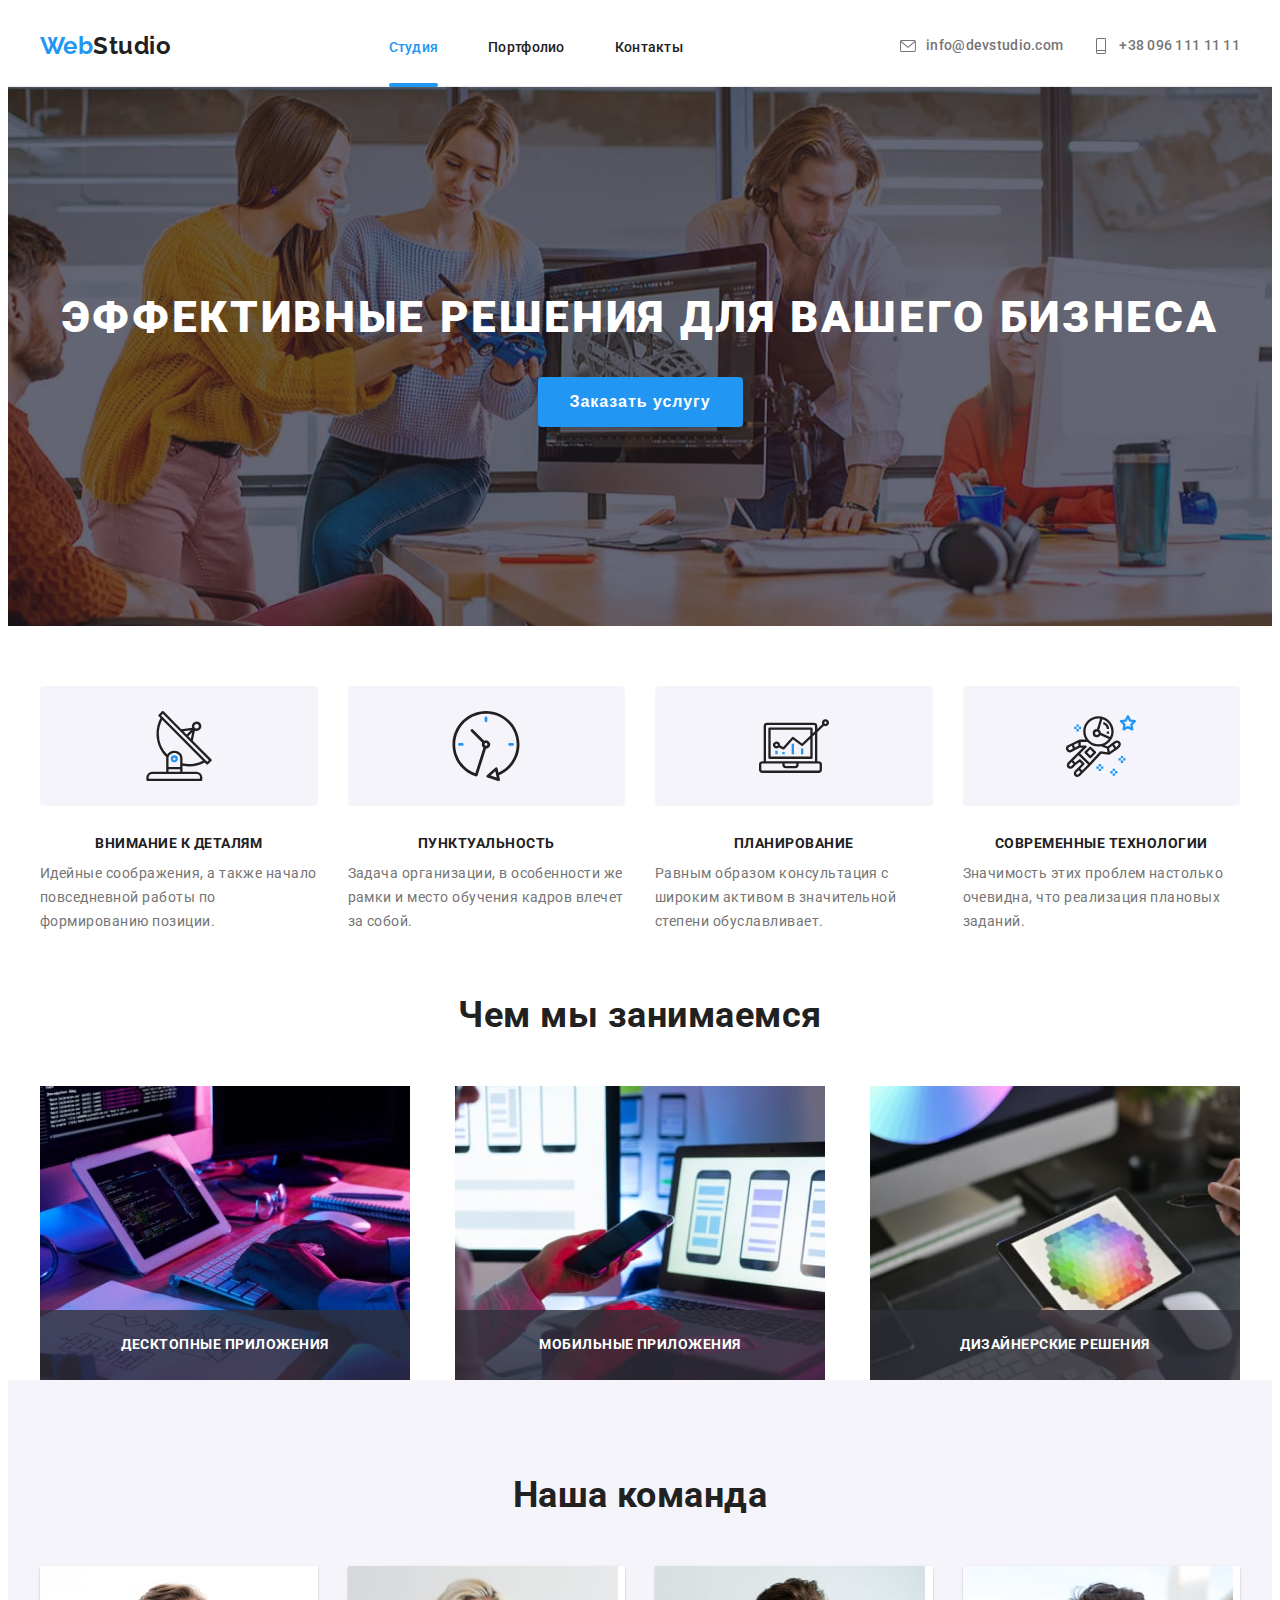
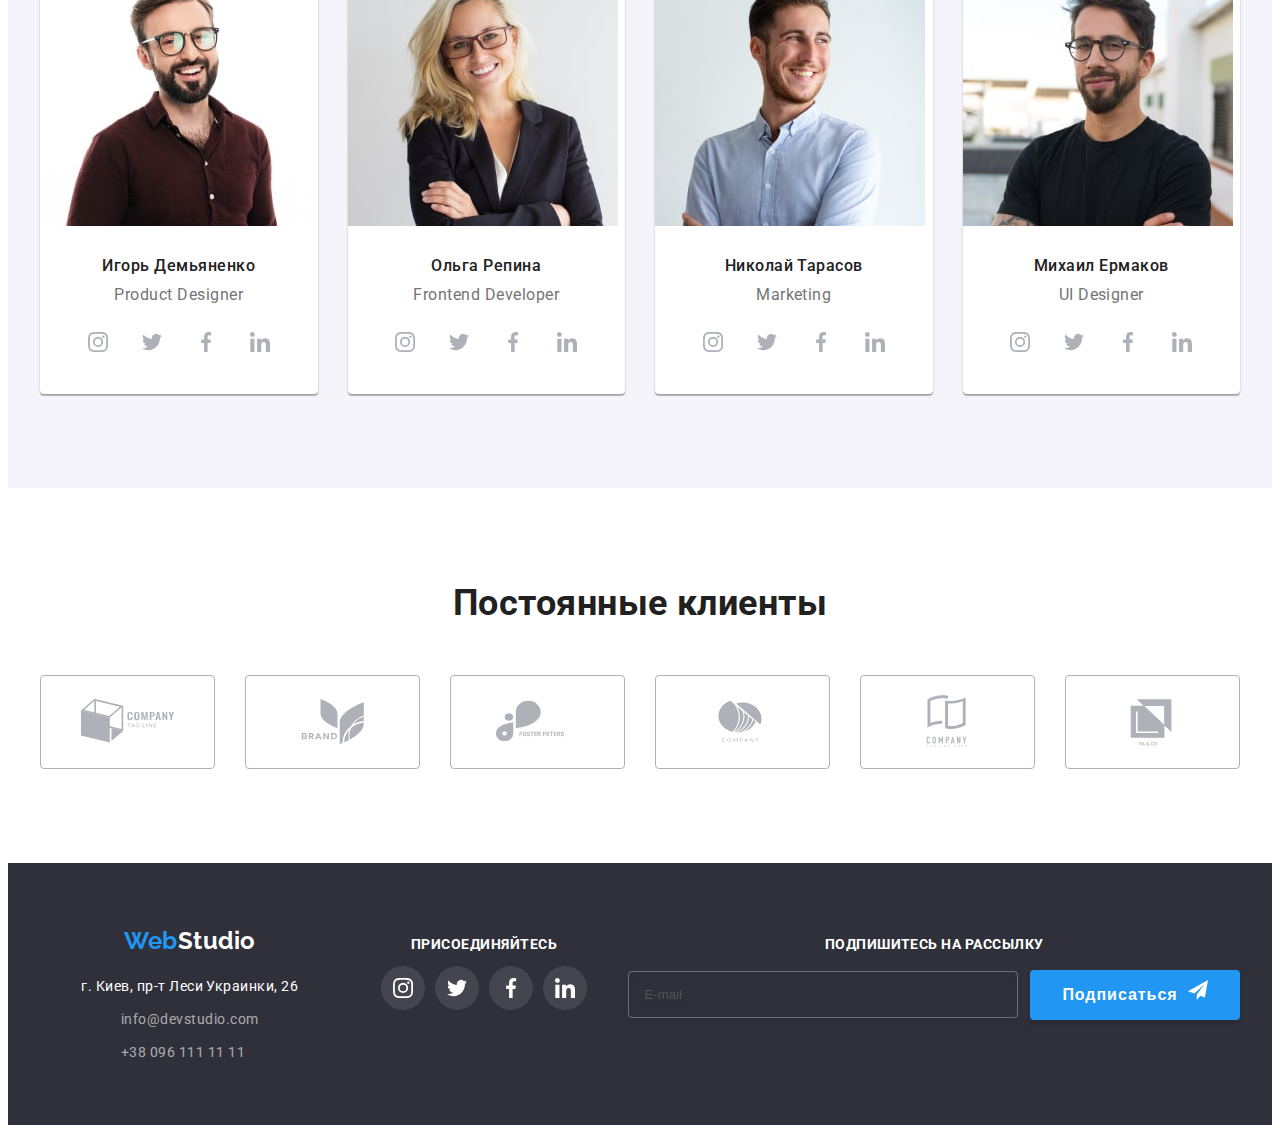
==== commit 92fd5de1: "хочу спать" ====
--- a/index.html
+++ b/index.html
@@ -28,9 +28,11 @@
         >
         <nav class="nav">
           <ul class="list header-list">
-            <li class="header-list__item"><a href="./index.html" class="link">Студия</a></li>
             <li class="header-list__item">
-              <a href="./portfolio.html" class="link current">Портфолио</a>
+              <a href="./index.html" class="link current">Студия</a>
+            </li>
+            <li class="header-list__item">
+              <a href="./portfolio.html" class="link">Портфолио</a>
             </li>
             <li class="header-list__item"><a href="" class="link">Контакты</a></li>
           </ul>
@@ -52,7 +54,78 @@
             >
           </li>
         </ul>
+        <button type="button" class="menu-open__btn">
+          <svg width="24" height="16" class="menu-open__icon">
+            <use href="./images/symbol-defs.svg#icon-menu"></use>
+          </svg>
+        </button>
       </div>
+      <!-- ============================================== -->
+      <div class="mob-menu is-hidden">
+        <div class="menu-top">
+          <button type="button" class="menu-close">
+            <svg width="30" height="30" class="icon-close-menu">
+              <use href="./images/symbol-defs.svg#icon-close-black"></use>
+            </svg>
+          </button>
+          <ul class="mob-menu-list list">
+            <li class="mob-menu-item">
+              <a href="./index.html" class="mob-menu-link link">Студия</a>
+            </li>
+            <li class="mob-menu-item">
+              <a href="./portfolio.html" class="mob-menu-link link">Портфолио</a>
+            </li>
+            <li class="mob-menu-item">
+              <a href="" class="mob-menu-link link">Контакты</a>
+            </li>
+          </ul>
+        </div>
+        <div class="menu-bottom">
+          <div class="menu-soc-wrap">
+            <a href="tel:+380961111111" class="mob-menu-tel link">+38 096 111 11 11</a>
+            <a href="mailto: info@devstudio.com" class="mob-menu-mail link">info@devstudio.com</a>
+
+            <div class="menu-soc-link-wrap">
+              <ul class="list menu-soc-list">
+                <li class="menu-soc-item">
+                  <a href="" class="link menu-soc-link"
+                    ><svg class="menu-soc-icon">
+                      <use href="./images/symbol-defs.svg#icon-instagram"></use>
+                    </svg>
+                    <div class="menu-soc-item-text">Instagram</div></a
+                  >
+                </li>
+                <li class="menu-soc-item">
+                  <a href="" class="link menu-soc-link"
+                    ><svg class="menu-soc-icon">
+                      <use href="./images/symbol-defs.svg#icon-twitter"></use>
+                    </svg>
+                    <div class="menu-soc-item-text menu-soc-item-text--left">Twitter</div></a
+                  >
+                </li>
+                <li class="menu-soc-item">
+                  <a href="" class="link menu-soc-link"
+                    ><svg class="menu-soc-icon">
+                      <use href="./images/symbol-defs.svg#icon-facebook"></use>
+                    </svg>
+                    <div class="menu-soc-item-text menu-soc-item-text--right">Facebook</div></a
+                  >
+                </li>
+                <li class="menu-soc-item">
+                  <a href="" class="link menu-soc-link"
+                    ><svg class="menu-soc-icon">
+                      <use href="./images/symbol-defs.svg#icon-linkedin"></use>
+                    </svg>
+                    <div class="menu-soc-item-text">LinkedIn</div></a
+                  >
+                </li>
+              </ul>
+            </div>
+          </div>
+        </div>
+      </div>
+
+      <!-- ============================================ -->
     </header>
     <main>
       <!--section-hero-->
@@ -122,36 +195,62 @@
           <ul class="list">
             <li class="item">
               <div class="wrapper">
-                <img
-                  src="./images/box-1s.jpg"
-                  alt="написание кода на планшете"
-                  width="370"
-                  height="294"
-                />
+                <picture>
+                  <source
+                    srcset="
+                      ./images/directions/img-desktop-1x1.jpg 1x,
+                      ./images/directions/img-desktop-2x1.jpg 2x
+                    "
+                    media="(min-width: 1200px)"
+                  />
+                  <img
+                    src="./images/box-1s.jpg"
+                    alt="написание кода на планшете"
+                    width="370"
+                    height="294"
+                  />
+                </picture>
 
                 <p class="text">Десктопные приложения</p>
               </div>
             </li>
             <li class="item">
               <div class="wrapper">
-                <img
-                  src="./images/box-2s.jpg"
-                  alt="смартфон в руках, во время его настройки через ПК"
-                  width="370"
-                  height="294"
-                />
-
+                <picture>
+                  <source
+                    srcset="
+                      ./images/directions/img-desktop-1x2.jpg 1x,
+                      ./images/directions/img-desktop-2x2.jpg 2x
+                    "
+                    media="(min-width: 1200px)"
+                  />
+                  <img
+                    src="./images/box-2s.jpg"
+                    alt="смартфон в руках, во время его настройки через ПК"
+                    width="370"
+                    height="294"
+                  />
+                </picture>
                 <p class="text">Мобильные приложения</p>
               </div>
             </li>
             <li class="item">
               <div class="wrapper">
-                <img
-                  src="./images/box-3s.jpg"
-                  alt="работа с цветовой гаммой на планшете"
-                  width="370"
-                  height="294"
-                />
+                <picture>
+                  <source
+                    srcset="
+                      ./images/directions/img-desktop-1x3.jpg 1x,
+                      ./images/directions/img-desktop-2x3.jpg 2x
+                    "
+                    media="(min-width: 1200px)"
+                  />
+                  <img
+                    src="./images/box-3s.jpg"
+                    alt="работа с цветовой гаммой на планшете"
+                    width="370"
+                    height="294"
+                  />
+                </picture>
 
                 <p class="text">Дизайнерские решения</p>
               </div>
@@ -165,7 +264,31 @@
           <h2 class="section-title">Наша команда</h2>
           <ul class="secnion-comand-title-list list">
             <li class="item">
-              <img src="./images/team-1s.jpg" alt="Дима Демьяненко" width="270" height="260" />
+              <picture>
+                <source
+                  srcset="
+                    ./images/our-team/img1-desktop-1x.jpg 1x,
+                    ./images/our-team/img1-desktop-2x.jpg 2x
+                  "
+                  media="(min-width: 1200px)"
+                />
+                <source
+                  srcset="
+                    ./images/our-team/img1-tablet-1x.jpg 1x,
+                    ./images/our-team/img1-tablet-2x.jpg 2x
+                  "
+                  media="(min-width: 768px)"
+                />
+                <source
+                  srcset="
+                    ./images/our-team/img1-mob-1x.jpg 1x,
+                    ./images/our-team/img1-mob-2x.jpg 2x
+                  "
+                  media="(min-width: 320px)"
+                />
+                <img src="./images/team-1s.jpg" alt="Дима Демьяненко" width="270" height="260" />
+              </picture>
+
               <h3 class="title">Игорь Демьяненко</h3>
               <p class="position">Product Designer</p>
               <ul class="list soc-list">
@@ -196,7 +319,31 @@
               </ul>
             </li>
             <li class="item">
-              <img src="./images/team-2s.jpg" alt="Ольга Репина" width="270" height="260" />
+              <picture>
+                <source
+                  srcset="
+                    ./images/our-team/img2-desktop-1x.jpg 1x,
+                    ./images/our-team/img2-desktop-2x.jpg 2x
+                  "
+                  media="(min-width: 1200px)"
+                />
+                <source
+                  srcset="
+                    ./images/our-team/img2-tablet-1x.jpg 1x,
+                    ./images/our-team/img2-tablet-2x.jpg 2x
+                  "
+                  media="(min-width: 768px)"
+                />
+                <source
+                  srcset="
+                    ./images/our-team/img2-mob-1x.jpg 1x,
+                    ./images/our-team/img2-mob-2x.jpg 2x
+                  "
+                  media="(min-width: 320px)"
+                />
+                <img src="./images/team-2s.jpg" alt="Ольга Репина" width="270" height="260" />
+              </picture>
+
               <h3 class="title">Ольга Репина</h3>
               <p class="position">Frontend Developer</p>
               <ul class="list soc-list">
@@ -227,7 +374,31 @@
               </ul>
             </li>
             <li class="item">
-              <img src="./images/team-3s.jpg" alt="Николай Тарасов" width="270" height="260" />
+              <picture>
+                <source
+                  srcset="
+                    ./images/our-team/img3-desktop-1x.jpg 1x,
+                    ./images/our-team/img3-desktop-2x.jpg 2x
+                  "
+                  media="(min-width: 1200px)"
+                />
+                <source
+                  srcset="
+                    ./images/our-team/img3-tablet-1x.jpg 1x,
+                    ./images/our-team/img3-tablet-2x.jpg 2x
+                  "
+                  media="(min-width: 768px)"
+                />
+                <source
+                  srcset="
+                    ./images/our-team/img3-mob-1x.jpg 1x,
+                    ./images/our-team/img3-mob-2x.jpg 2x
+                  "
+                  media="(min-width: 320px)"
+                />
+                <img src="./images/team-3s.jpg" alt="Николай Тарасов" width="270" height="260" />
+              </picture>
+
               <h3 class="title">Николай Тарасов</h3>
               <p class="position">Marketing</p>
               <ul class="list soc-list">
@@ -258,7 +429,31 @@
               </ul>
             </li>
             <li class="item">
-              <img src="./images/team-4s.jpg" alt="Михаил Ермаков" width="270" height="260" />
+              <picture>
+                <source
+                  srcset="
+                    ./images/our-team/img4-desktop-1x.jpg 1x,
+                    ./images/our-team/img4-desktop-2x.jpg 2x
+                  "
+                  media="(min-width: 1200px)"
+                />
+                <source
+                  srcset="
+                    ./images/our-team/img4-tablet-1x.jpg 1x,
+                    ./images/our-team/img4-tablet-2x.jpg 2x
+                  "
+                  media="(min-width: 768px)"
+                />
+                <source
+                  srcset="
+                    ./images/our-team/img4-mob-1x.jpg 1x,
+                    ./images/our-team/img4-mob-2x.jpg 2x
+                  "
+                  media="(min-width: 320px)"
+                />
+                <img src="./images/team-4s.jpg" alt="Михаил Ермаков" width="270" height="260" />
+              </picture>
+
               <h3 class="title">Михаил Ермаков</h3>
               <p class="position">UI Designer</p>
               <ul class="list soc-list">
@@ -398,8 +593,8 @@
         </div>
       </div>
     </footer>
-    <!-- =====Backdrop======  (добавить классом бекдропу!!!!!!!!!!)-->
-    <!-- <div class="backdrop is-hidden" data-modal>
+    <!-- =====Backdrop======  -->
+    <div class="backdrop is-hidden" data-modal>
       <div class="modal">
         <button type="button" class="modal-close-btn" data-modal-close>
           <svg width="18" height="18" class="icon-close-btn">
@@ -464,7 +659,8 @@
           <button type="submit" class="abutton modal-send-btn">Отправить</button>
         </form>
       </div>
-    </div> -->
+    </div>
     <script src="./js/modal.js"></script>
+    <script src="./js/menu.js"></script>
   </body>
 </html>
--- a/css/main.min.css
+++ b/css/main.min.css
@@ -1,2 +1,2 @@
-:root{--title-color: #212121;--text-color: #757575;--hover-color: #2196f3;--focus-color: #2196f3;--bg-color: #ffffff;--secondarybg-color: #2f303a;--text-focus-color: #ffffff;--icon-color: #afb1b8}.list{list-style:none;margin:0;padding:0}h1,h2,h3,h4,p{margin:0;padding:0}img{display:block}body{background-color:var(--bg-color);color:var(--text-color);font-family:Roboto, sans-serif;letter-spacing:0.03em}.container{width:100%;padding-left:15px;padding-right:15px;margin-left:auto;margin-right:auto}@media screen and (min-width: 480px){.container{width:480px}}@media screen and (min-width: 768px){.container{width:768px}}@media screen and (min-width: 1200px){.container{width:1200px}}.logo{color:#2196f3;font-family:Raleway, cursive;font-weight:700;font-size:24px;line-height:1.19;text-decoration:none}@media screen and (min-width: 1200px){.logo{ont-size:26px}}.header__logo--black{color:var(--title-color)}.footer__logo-white{color:var(--bg-color)}.link{color:var(--title-color);font-weight:500;font-size:14px;line-height:1.14;letter-spacing:0.02em;text-decoration:none;transition-property:color;transition-duration:250ms;transition-timing-function:cubic-bezier(0.4, 0, 0.2, 1);outline:none}.link:hover,.link:focus{color:var(--hover-color)}.link.current{color:var(--hover-color);position:relative}.visually-hidden{position:absolute;white-space:nowrap;width:1px;height:1px;overflow:hidden;border:0;padding:0;clip:rect(0 0 0 0);clip-path:inset(50%);margin:-1px}.abutton{color:var(--bg-color);background-color:var(--hover-color);box-shadow:0px 4px 4px rgba(0,0,0,0.15);font-weight:700;font-size:16px;line-height:1.88;letter-spacing:0.06em;cursor:pointer;display:block;margin:0px auto;min-width:200px;height:50px;padding:10px 32px;border-radius:4px;border:0px;transition-property:background-color;transition-duration:250ms;transition-timing-function:cubic-bezier(0.4, 0, 0.2, 1);outline:none}.abutton:hover,.abutton:focus{color:var(--text-focus-color);background-color:#188ce8}.link{color:var(--title-color);font-weight:500;font-size:14px;line-height:1.14;letter-spacing:0.02em;text-decoration:none;transition-property:color;transition-duration:250ms;transition-timing-function:cubic-bezier(0.4, 0, 0.2, 1);outline:none}.link:hover,.link:focus{color:var(--hover-color)}.link.current{color:var(--hover-color);position:relative}.section-title{color:var(--title-color);font-size:28px;line-height:1.18;text-align:center;margin-bottom:10px}@media screen and (min-width: 480px){.section-title{margin-bottom:30px}}@media screen and (min-width: 1200px){.section-title{font-size:36px;line-height:1.17;margin-bottom:50px}}.link.current::after{content:'';position:absolute;display:block;height:4px;width:100%;background-color:var(--focus-color);bottom:-37px;border-radius:2px}.link-contact{color:var(--text-color);font-weight:500;font-size:14px;line-height:1.14;letter-spacing:0.02em;text-decoration:none;display:block;transition-property:color;transition-duration:250ms;transition-timing-function:cubic-bezier(0.4, 0, 0.2, 1);outline:none}.link-contact:hover,.link-contact:focus{color:var(--hover-color)}.header{border-bottom:1px solid #ececec}.header-container{padding-top:16px;padding-bottom:16px}@media screen and (min-width: 768px){.header-container{display:flex;justify-content:space-between;align-items:center;padding-top:21px;padding-bottom:21px}}@media screen and (min-width: 768px){.header-container{padding-top:24px;padding-bottom:25px}}.header-list{display:flex;margin-right:-50px}.header-logo{padding-top:25px;padding-bottom:24px}.header .link-contact{display:flex;align-items:center}.header .icon{margin-right:10px;fill:var(--text-color)}.header .link:hover .icon{fill:currentColor}.header .link:focus .icon{fill:currentColor}.header-adress__item{margin-bottom:10px}@media screen and (min-width: 1200px){.header-adress__item{margin-right:30px}}.header-adress{display:none}@media screen and (min-width: 768px){.header-adress{display:initial;margin-bottom:-10px}}@media screen and (min-width: 1200px){.header-adress{display:flex;margin-right:-30px}}.nav{display:none}@media screen and (min-width: 768px){.nav{display:flex}}.header-list__item{margin-right:50px}.section-hero-title{color:var(--bg-color);font-weight:900;font-size:22px;line-height:1.2;text-align:center;text-transform:uppercase;width:100%;margin-right:auto;margin-left:auto;margin-bottom:30px}@media screen and (min-width: 480px){.section-hero-title{font-size:26px;line-height:1.61;letter-spacing:0.06em}}@media screen and (min-width: 1200px){.section-hero-title{font-size:44px;line-height:1.36}}.section-hero{background-image:linear-gradient(rgba(47,48,58,0.4), rgba(47,48,58,0.4)),url(../images/bghero.jpg);background-position:center;background-size:content;background-repeat:no-repeat}.section-hero{padding-top:80px;padding-bottom:80px}@media screen and (min-width: 1200px){.section-hero{padding-top:120px;padding-bottom:120px}}@media screen and (min-width: 1200px){.section-hero{padding-top:201px;padding-bottom:199px}}.section-hero .abutton{margin-left:auto;margin-right:auto}.section-skill .title{color:var(--title-color);font-size:14px;line-height:1.14;text-transform:uppercase;margin-bottom:10px;text-align:center}.section-skill__item{margin-top:30px}@media screen and (min-width: 768px){.section-skill__item{width:calc(100% / 2 - 30px);margin-left:30px}}@media screen and (min-width: 1200px){.section-skill__item{width:calc(100% / 4 - 30px)}}.section-skill .text{font-size:14px;line-height:1.71}.section-skill__list{margin-top:-30px}@media screen and (min-width: 768px){.section-skill__list{display:flex;flex-wrap:wrap;margin-left:-30px}}.section-skill{padding-top:60px;padding-bottom:60px}.section-skill__big-icon{background:#f5f4fa;border-radius:4px;margin-bottom:30px;height:120px;display:flex;align-items:center;justify-content:center}.section-class{display:none}@media screen and (min-width: 1200px){.section-class{display:initial;padding-top:94px;padding-bottom:94px}}@media screen and (min-width: 1200px){.section-class .list{display:flex;justify-content:space-between;margin-top:50px;margin-left:-30px}}@media screen and (min-width: 1200px){.section-class .item{margin-left:30px}}@media screen and (min-width: 1200px){.wrapper{position:relative}}@media screen and (min-width: 1200px){.section-class .text{position:absolute;bottom:0;font-weight:700;font-size:14px;line-height:1.14;text-align:center;text-transform:uppercase;color:var(--text-focus-color);background:rgba(47,48,58,0.8);padding-top:27px;padding-bottom:27px;width:370px}}.section-comand .title{color:var(--title-color);font-weight:500;font-size:16px;line-height:1.19;text-align:center}.section-comand .position{font-size:16px;line-height:1.19;text-align:center}.section-comand{padding-top:60px;padding-bottom:60px;background:#f5f4fa}@media screen and (min-width: 1200px){.section-comand{padding-top:94px;padding-bottom:94px}}.secnion-comand-title-list{margin-bottom:-15px}@media screen and (min-width: 768px){.secnion-comand-title-list{display:flex;flex-wrap:wrap;margin-bottom:-30px;margin-right:-30px}}.section-comand .title{margin-top:30px;margin-bottom:10px}.section-comand .item{width:100%;margin-bottom:15px;background-color:var(--bg-color);padding-bottom:30px;box-shadow:0px 1px 3px rgba(0,0,0,0.12),0px 1px 1px rgba(0,0,0,0.14),0px 2px 1px rgba(0,0,0,0.2);border-radius:0px 0px 4px 4px}@media screen and (min-width: 480px){.section-comand .item{margin-bottom:30px}}@media screen and (min-width: 768px){.section-comand .item{margin-right:30px;width:calc(100% / 2 - 30px)}}@media screen and (min-width: 1200px){.section-comand .item{width:calc(100% / 4 - 30px)}}.soc-icon{width:20px;height:20px;fill:#afb1b8}.soc-link:focus .soc-icon,.soc-link:hover .soc-icon{fill:var(--text-focus-color)}.soc-item{width:44px;height:44px}.soc-item:not(:last-child){margin-right:10px}.soc-link{outline:none;width:100%;height:100%;border-radius:50%;display:flex;align-items:center;justify-content:center;transition-property:background-color;transition-duration:250ms;transition-timing-function:cubic-bezier(0.4, 0, 0.2, 1)}.soc-link:focus,.soc-link:hover{background-color:var(--focus-color)}.soc-link .soc-icon{transition-property:fill;transition-duration:250ms;transition-timing-function:cubic-bezier(0.4, 0, 0.2, 1)}.soc-list{display:flex;justify-content:center;align-content:center;margin-top:16px}.section-clients{padding-top:60px;padding-bottom:60px}@media screen and (min-width: 1200px){.section-clients{padding-top:94px;padding-bottom:94px}}.client-icon{width:90px;height:60px;fill:var(--icon-color)}.client-link:focus .client-icon,.client-link:hover .client-icon{fill:var(--focus-color)}@media screen and (min-width: 480px){.client-icon{width:106px;height:60px}}.client-list{margin-bottom:-15px;display:flex;flex-wrap:wrap;align-items:center;justify-content:center;margin-right:-15px}@media screen and (min-width: 480px){.client-list{margin-bottom:-30px;margin-right:-30px}}.client-link{width:100%;height:100%;display:flex;align-items:center;justify-content:center;border:1px solid #afb1b8;box-sizing:border-box;border-radius:4px;padding:8px 16px;transition-property:border-color;transition-duration:250ms;transition-timing-function:cubic-bezier(0.4, 0, 0.2, 1);outline:none}@media screen and (min-width: 480px){.client-link{padding:16px 52px}}@media screen and (min-width: 1200px){.client-link{padding:16px 32px}}.client-link:hover,.client-link:focus{border-color:var(--hover-color)}.client-link .client-icon{transition-property:fill;transition-duration:250ms;transition-timing-function:cubic-bezier(0.4, 0, 0.2, 1)}.client-item{margin-bottom:15px;width:calc(100% / 2 - 15px);margin-right:15px}@media screen and (min-width: 480px){.client-item{margin-bottom:30px;margin-right:30px;width:calc(100% / 2 - 30px)}}@media screen and (min-width: 768px){.client-item{width:calc(100% / 3 - 30px)}}@media screen and (min-width: 1200px){.client-item{width:calc(100% / 6 - 30px)}}.link-contact-footer{color:rgba(255,255,255,0.6);font-size:14px;line-height:1.71;text-decoration:none;outline:none;transition-property:color;transition-duration:250ms;transition-timing-function:cubic-bezier(0.4, 0, 0.2, 1);transition-property:color;transition-duration:250ms;transition-timing-function:cubic-bezier(0.4, 0, 0.2, 1)}.link-contact-footer:hover,.link-contact-footer:focus{color:var(--hover-color)}.address-footer{color:var(--bg-color);font-style:normal;font-size:14px;line-height:1.71}.footer .title{color:var(--text-focus-color);font-size:14px;line-height:0.88;text-transform:uppercase;text-align:center}.footer{background-color:var(--secondarybg-color);padding-top:60px;padding-bottom:60px}.footer__logo--white{color:var(--bg-color)}.address-footer{margin-bottom:9px;margin-top:20px}footer .item:not(:last-child){margin-bottom:9px}.svg-tell{fill:#757575}.footer--container{display:flex;flex-direction:column;align-items:center}@media screen and (min-width: 768px){.footer--container{flex-direction:row;flex-wrap:wrap;justify-content:center;align-items:baseline}}.join{padding-top:14px;margin-top:60px;margin-bottom:60px}@media screen and (min-width: 768px){.join{margin-top:0px;margin-bottom:0px;margin-left:auto;margin-right:auto}}.footer .soc-icon{fill:var(--bg-color)}.footer .soc-link{background:rgba(255,255,255,0.1);outline:none}.footer .soc-link:focus,.footer .soc-link:hover{background-color:var(--focus-color)}@media screen and (min-width: 768px){.form-send{display:flex;justify-content:center}}.send-btn{padding-left:10px 28px;margin-top:20px}@media screen and (min-width: 1200px){.send-btn{margin-left:12px;margin-top:0}}.footer-right{padding-top:15px}@media screen and (min-width: 768px){.footer-right{margin-top:60px}}@media screen and (min-width: 1200px){.footer-right{margin-top:0}}.modal-input-footer{width:290px;background-color:transparent;text-decoration:var(--bg-color);padding:15px;border:1px solid rgba(255,255,255,0.3);filter:drop-shadow(0px 4px 4px rgba(0,0,0,0.15));border-radius:4px;transition-property:border-color;transition-duration:250ms;transition-timing-function:cubic-bezier(0.4, 0, 0.2, 1)}@media screen and (min-width: 480px){.modal-input-footer{width:450px}}@media screen and (min-width: 480px){.modal-input-footer{width:358px}}.modal-input-footer:focus{border-color:var(--focus-color)}.send-wrap{margin-left:5px}.footer-right-wrap{margin-top:20px}@media screen and (min-width: 1200px){.footer-right-wrap{display:flex;align-items:center;justify-content:center}}.footer-left{display:flex;flex-direction:column;align-items:center}@media screen and (min-width: 768px){.footer-left{margin-left:auto;margin-right:auto}}.section-portfolio .title{color:var(--title-color);font-size:18px;line-height:2;letter-spacing:0.06em}.section-portfolio .variety{font-size:16px;line-height:1.9;color:var(--text-color)}.button-portfolio{padding:6px 22px;color:var(--title-color);background-color:F5F4FA;font-weight:500;font-size:16px;line-height:1.6;text-align:center;cursor:pointer;min-width:80px;height:38px;background:#f5f4fa;border-radius:4px;border:0px;outline:none;transition-property:background-color, color, box-shadow, border-radius;transition-duration:250ms;transition-timing-function:cubic-bezier(0.4, 0, 0.2, 1)}.button-portfolio:hover,.button-portfolio:focus{color:var(--bg-color);background-color:var(--hover-color);box-shadow:0px 3px 1px rgba(0,0,0,0.1),0px 1px 2px rgba(0,0,0,0.08),0px 2px 2px rgba(0,0,0,0.12);border-radius:4px}.section-portfolio{padding-top:60px;padding-bottom:60px}@media screen and (min-width: 1200px){.section-portfolio{padding-top:94px;padding-bottom:94px}}.section-portfolio-filter{margin-bottom:50px;display:flex;flex-wrap:wrap;align-items:flex-start;margin-bottom:25px}@media screen and (min-width: 768px){.section-portfolio-filter{margin-bottom:15px;justify-content:center}}@media screen and (min-width: 1200px){.section-portfolio-filter{margin-bottom:35px}}@media screen and (min-width: 768px){.section-portfolio-list{display:flex;flex-wrap:wrap;margin-right:-30px;margin-bottom:-30px}}.name{padding:20px 24px;border-right:1px solid #eeeeee;border-bottom:1px solid #eeeeee;border-left:1px solid #eeeeee;flex-grow:1}.variety{margin-top:4px}.portfolio-psevdo-link{text-decoration:none;display:block;transition-property:box-shadow;transition-duration:250ms;transition-timing-function:cubic-bezier(0.4, 0, 0.2, 1);outline:none}@media screen and (min-width: 768px){.portfolio-psevdo-link{display:flex;flex-direction:column;height:100%}}.portfolio-psevdo-link:focus,.portfolio-psevdo-link:hover{box-shadow:0px 1px 1px rgba(0,0,0,0.12),0px 4px 4px rgba(0,0,0,0.06),1px 4px 6px rgba(0,0,0,0.16)}.portfolio-wrapper-text{position:relative;overflow:hidden}.text-hidden{position:absolute;top:0;left:0;font-size:18px;line-height:1.56;padding-top:63px;padding-right:24px;padding-bottom:63px;padding-left:24px;background:rgba(33,150,243,0.9);color:var(--text-focus-color);transform:translateY(100%);transition-property:transform;transition-duration:250ms;transition-timing-function:cubic-bezier(0.4, 0, 0.2, 1)}.portfolio-psevdo-link:hover .text-hidden,.portfolio-psevdo-link:focus .text-hidden{transform:translateY(0)}.section-portfolio-filter__item{margin-right:8px;margin-bottom:15px}.section-portfolio-list__item{margin-bottom:30px}@media screen and (min-width: 768px){.section-portfolio-list__item{width:calc(100% / 2 - 30px);margin-right:30px}}@media screen and (min-width: 1200px){.section-portfolio-list__item{width:calc(100% / 3 - 30px)}}.backdrop{width:100vw;height:100vh;background-color:rgba(0,0,0,0.2);position:fixed;top:0;opacity:1;transition:opacity 250ms cubic-bezier(0.4, 0, 0.2, 1)}.modal{position:absolute;width:521px;min-height:581px;background-color:var(--bg-color);box-shadow:0px 1px 3px rgba(0,0,0,0.12),0px 1px 1px rgba(0,0,0,0.14),0px 2px 1px rgba(0,0,0,0.2);border-radius:4px;top:50%;left:50%;transform:translate(-50%, -50%) rotate(0deg);opacity:1;transition:transform 250ms cubic-bezier(0.4, 0, 0.2, 1),opacity 250ms cubic-bezier(0.4, 0, 0.2, 1);padding:40px}.modal-close-btn{outline:none;position:absolute;width:30px;height:30px;top:8px;right:8px;border-radius:50%;padding-top:5px;padding-left:5px;border:1px solid rgba(0,0,0,0.1);background-color:var(--bg-color);transition-property:fill;transition-duration:250ms;transition-timing-function:cubic-bezier(0.4, 0, 0.2, 1)}.modal-close-btn:focus .icon-close-btn,.modal-close-btn:hover .icon-close-btn{fill:var(--focus-color)}.backdrop.is-hidden{visibility:hidden;opacity:0;pointer-events:0}.backdrop.is-hidden .modal{transform:translate(-50%, -50%) rotate(70deg);opacity:0}.modal-title{font-weight:700;font-size:20px;line-height:1.15;text-align:center;color:var(--title-color);margin-bottom:20px}.modal-input{width:100%;height:40px;outline:none;border:1px solid rgba(33,33,33,0.2);border-radius:4px;padding-left:39px;padding-right:20px;transition-property:border-color;transition-duration:250ms;transition-timing-function:cubic-bezier(0.4, 0, 0.2, 1)}.modal-input:focus,.modal-input:hover{border-color:var(--focus-color)}.modal-input:focus+.icon-user-data,.modal-input:hover+.icon-user-data{fill:var(--focus-color)}.modal-label{display:block;margin-bottom:4px;font-size:12px;line-height:1.17;letter-spacing:0.01em;color:var(--text-color)}.modal-field{margin-bottom:10px}.modal-text{outline:none;resize:none;width:100%;height:120px;padding:10px;margin-bottom:10px;background-color:transparent;border:1px solid rgba(33,33,33,0.2);border-radius:4px;transition-property:border-color;transition-duration:250ms;transition-timing-function:cubic-bezier(0.4, 0, 0.2, 1)}.modal-text:focus{border:1px solid #2196f3}.input-wrap{display:block;position:relative}.icon-user-data{position:absolute;left:0;top:50%;transform:translateY(-50%);left:12px}.link-galka{color:var(--focus-color)}.check-text{font-size:14px;line-height:1.87;color:var(--text-color);display:flex;align-items:baseline}.check-text span{width:16px;height:15px;border:2px solid #212121;border-radius:2px;margin-right:8px;display:flex;align-items:center;justify-content:center;transition-property:border-color, background-color;transition-duration:250ms;transition-timing-function:cubic-bezier(0.4, 0, 0.2, 1)}.icon-galka{fill:#ffffff}.input-check:checked+.check-text span{background-color:var(--focus-color);border-color:var(--focus-color)}.modal-send-btn{margin-top:30;margin-left:auto;margin-right:auto}::-webkit-input-placeholder{color:rgba(117,117,117,0.5)}
+:root{--title-color: #212121;--text-color: #757575;--hover-color: #2196f3;--focus-color: #2196f3;--bg-color: #ffffff;--secondarybg-color: #2f303a;--text-focus-color: #ffffff;--icon-color: #afb1b8}.list{list-style:none;margin:0;padding:0}h1,h2,h3,h4,p{margin:0;padding:0}img{display:block}body{background-color:var(--bg-color);color:var(--text-color);font-family:Roboto, sans-serif;letter-spacing:0.03em}.container{width:100%;padding-left:15px;padding-right:15px;margin-left:auto;margin-right:auto}@media screen and (min-width: 480px){.container{width:480px}}@media screen and (min-width: 768px){.container{width:768px}}@media screen and (min-width: 1200px){.container{width:1200px}}.logo{color:#2196f3;font-family:Raleway, cursive;font-weight:700;font-size:24px;line-height:1.19;text-decoration:none}@media screen and (min-width: 1200px){.logo{ont-size:26px}}.header__logo--black{color:var(--title-color)}.footer__logo-white{color:var(--bg-color)}.link{color:var(--title-color);font-weight:500;font-size:14px;line-height:1.14;letter-spacing:0.02em;text-decoration:none;transition-property:color;transition-duration:250ms;transition-timing-function:cubic-bezier(0.4, 0, 0.2, 1);outline:none}.link:hover,.link:focus{color:var(--hover-color)}.link.current{color:var(--hover-color);position:relative}.visually-hidden{position:absolute;white-space:nowrap;width:1px;height:1px;overflow:hidden;border:0;padding:0;clip:rect(0 0 0 0);clip-path:inset(50%);margin:-1px}.abutton{color:var(--bg-color);background-color:var(--hover-color);box-shadow:0px 4px 4px rgba(0,0,0,0.15);font-weight:700;font-size:16px;line-height:1.88;letter-spacing:0.06em;cursor:pointer;display:block;margin:0px auto;min-width:200px;height:50px;padding:10px 32px;border-radius:4px;border:0px;transition-property:background-color;transition-duration:250ms;transition-timing-function:cubic-bezier(0.4, 0, 0.2, 1);outline:none}.abutton:hover,.abutton:focus{color:var(--text-focus-color);background-color:#188ce8}.link{color:var(--title-color);font-weight:500;font-size:14px;line-height:1.14;letter-spacing:0.02em;text-decoration:none;transition-property:color;transition-duration:250ms;transition-timing-function:cubic-bezier(0.4, 0, 0.2, 1);outline:none}.link:hover,.link:focus{color:var(--hover-color)}.link.current{color:var(--hover-color);position:relative}.section-title{color:var(--title-color);font-size:28px;line-height:1.18;text-align:center;margin-bottom:10px}@media screen and (min-width: 480px){.section-title{margin-bottom:30px}}@media screen and (min-width: 1200px){.section-title{font-size:36px;line-height:1.17;margin-bottom:50px}}.link.current::after{content:'';position:absolute;display:block;height:4px;width:100%;background-color:var(--focus-color);bottom:-35px;border-radius:2px}@media screen and (min-width: 1200px){.link.current::after{bottom:-32px}}.link-contact{color:var(--text-color);font-weight:500;font-size:14px;line-height:1.14;letter-spacing:0.02em;text-decoration:none;display:block;transition-property:color;transition-duration:250ms;transition-timing-function:cubic-bezier(0.4, 0, 0.2, 1);outline:none}.link-contact:hover,.link-contact:focus{color:var(--hover-color)}.header{border-bottom:1px solid #ececec}.header-container{position:relative;padding-top:16px;padding-bottom:16px}@media screen and (min-width: 768px){.header-container{display:flex;justify-content:space-between;align-items:center;padding-top:21px;padding-bottom:21px}}@media screen and (min-width: 1200px){.header-container{padding-top:24px;padding-bottom:25px}}.header-list{display:flex;margin-right:-50px}.header-logo{padding-top:25px;padding-bottom:24px}.header .link-contact{display:flex;align-items:center}.header .icon{margin-right:10px;fill:var(--text-color)}.header .link:hover .icon{fill:currentColor}.header .link:focus .icon{fill:currentColor}.header-adress__item{margin-bottom:10px}@media screen and (min-width: 1200px){.header-adress__item{margin-right:30px}}.header-adress{display:none}@media screen and (min-width: 768px){.header-adress{display:initial;margin-bottom:-10px}}@media screen and (min-width: 1200px){.header-adress{display:flex;margin-right:-30px}}.nav{display:none}@media screen and (min-width: 768px){.nav{display:flex}}.header-list__item{margin-right:50px}.menu-open__btn{outline:none;position:absolute;border:none;width:30px;height:30px;top:10px;right:18px;padding-top:5px;padding-left:5px;background-color:var(--bg-color);transition-property:fill;transition-duration:250ms}@media screen and (min-width: 768px){.menu-open__btn{display:none}}.menu-open__btn:focus .menu-open__icon,.menu-open__btn:active .menu-open__icon{fill:var(--focus-color)}.menu-open{background:transparent;border:none;color:#ffffff}.mob-menu{position:fixed;display:flex;flex-direction:column;justify-content:space-between;top:0;left:0;background-color:#ffffff;width:100vw;height:100vh;padding-top:48px;padding-right:40px;padding-bottom:48px;padding-left:40px}@media screen and (min-width: 768px){.mob-menu{display:none}}.menu-close{position:absolute;display:block;margin-left:auto;background-color:transparent;border:none;top:-34px;right:-26px}.menu-close:focus .icon-close-menu,.menu-close:active .icon-close-menu{fill:var(--focus-color)}.mob-menu-list{margin-bottom:-32px}.mob-menu-item{margin-bottom:32px}.mob-menu-tel{font-size:27px;line-height:1.18;letter-spacing:0.02em;color:var(--focus-color)}@media screen and (min-width: 480px){.mob-menu-tel{font-size:34px}}.mob-menu-link{font-weight:500;font-size:40px;line-height:1.18;text-align:center;letter-spacing:0.02em}.mob-menu-link:active{color:var(--focus-color)}.mob-menu-mail{display:block;font-weight:500;font-size:24px;line-height:1.17;letter-spacing:0.02em;color:var(--text-color);margin-top:32px;margin-bottom:64px}.mob-menu-btn{color:#303030;margin-bottom:64px}.menu-soc-icon{width:20px;height:20px;fill:#ffffff}@media screen and (min-width: 480px){.menu-soc-icon{display:none}}.menu-soc-item{margin-right:20px;width:44px;height:44px}@media screen and (min-width: 480px){.menu-soc-item{width:max-content;height:max-content;margin-right:0px}}.menu-soc-link{background-color:var(--focus-color);outline:none;width:100%;height:100%;border-radius:50%;display:flex;align-items:center;justify-content:center}@media screen and (min-width: 480px){.menu-soc-link{background-color:transparent;display:block;border:0px}}.menu-soc-list{display:flex;margin-top:16px;margin-right:-10px;margin-left:-10px}.menu-top{position:relative}.menu-soc-item-text{display:none}@media screen and (min-width: 480px){.menu-soc-item-text{display:flex;font-weight:500;font-size:18px;line-height:1.22;letter-spacing:0.02em;color:var(--focus-color);padding-left:10px;padding-right:10px}}.menu-soc-item-text--left{border-left:1px solid rgba(33,33,33,0.2);border-right:1px solid rgba(33,33,33,0.2)}.menu-soc-item-text--right{border-right:1px solid rgba(33,33,33,0.2)}.section-hero-title{color:var(--bg-color);font-weight:900;font-size:22px;line-height:1.2;text-align:center;text-transform:uppercase;width:100%;margin-right:auto;margin-left:auto;margin-bottom:30px}@media screen and (min-width: 480px){.section-hero-title{font-size:26px;line-height:1.61;letter-spacing:0.06em}}@media screen and (min-width: 1200px){.section-hero-title{font-size:44px;line-height:1.36}}.section-hero{background-image:linear-gradient(rgba(47,48,58,0.4), rgba(47,48,58,0.4)),url(../images/hero/overlay-mob-1x.jpg);background-position:center;background-size:content;background-repeat:no-repeat}@media (min-device-pixel-ratio: 2), (min-resolution: 192dpi), (min-resolution: 2dppx){.section-hero{background-image:linear-gradient(rgba(47,48,58,0.4), rgba(47,48,58,0.4)),url("../images/hero/overlay-mob-2x.jpg")}}@media screen and (min-width: 768px){.section-hero{background-image:linear-gradient(rgba(47,48,58,0.4), rgba(47,48,58,0.4)),url(../images/hero/overlay-tablet-1x.jpg);background-position:center}}@media screen and (min-width: 768px) and (min-device-pixel-ratio: 2), screen and (min-width: 768px) and (min-resolution: 192dpi), screen and (min-width: 768px) and (min-resolution: 2dppx){.section-hero{background-image:linear-gradient(rgba(47,48,58,0.4), rgba(47,48,58,0.4)),url("../images/hero/overlay-tablet-2x.jpg")}}@media screen and (min-width: 1200px){.section-hero{background-image:linear-gradient(rgba(47,48,58,0.4), rgba(47,48,58,0.4)),url(../images/hero/overlay-desktop-1x.jpg);background-position:center}}@media screen and (min-width: 1200px) and (min-device-pixel-ratio: 2), screen and (min-width: 1200px) and (min-resolution: 192dpi), screen and (min-width: 1200px) and (min-resolution: 2dppx){.section-hero{background-image:linear-gradient(rgba(47,48,58,0.4), rgba(47,48,58,0.4)),url("../images/hero/overlay-desktop-2x.jpg")}}.section-hero{padding-top:80px;padding-bottom:80px}@media screen and (min-width: 1200px){.section-hero{padding-top:120px;padding-bottom:120px}}@media screen and (min-width: 1200px){.section-hero{padding-top:201px;padding-bottom:199px}}.section-hero .abutton{margin-left:auto;margin-right:auto}.section-skill .title{color:var(--title-color);font-size:14px;line-height:1.14;text-transform:uppercase;margin-bottom:10px;text-align:center}.section-skill__item{margin-top:30px}@media screen and (min-width: 768px){.section-skill__item{width:calc(100% / 2 - 30px);margin-left:30px}}@media screen and (min-width: 1200px){.section-skill__item{width:calc(100% / 4 - 30px)}}.section-skill .text{font-size:14px;line-height:1.71}.section-skill__list{margin-top:-30px}@media screen and (min-width: 768px){.section-skill__list{display:flex;flex-wrap:wrap;margin-left:-30px}}.section-skill{padding-top:60px;padding-bottom:60px}.section-skill__big-icon{background:#f5f4fa;border-radius:4px;margin-bottom:30px;height:120px;display:flex;align-items:center;justify-content:center}.section-class{display:none}@media screen and (min-width: 1200px){.section-class{display:initial;padding-top:94px;padding-bottom:94px}}@media screen and (min-width: 1200px){.section-class .list{display:flex;justify-content:space-between;margin-top:50px;margin-left:-30px}}@media screen and (min-width: 1200px){.section-class .item{margin-left:30px}}@media screen and (min-width: 1200px){.wrapper{position:relative}}@media screen and (min-width: 1200px){.section-class .text{position:absolute;bottom:0;font-weight:700;font-size:14px;line-height:1.14;text-align:center;text-transform:uppercase;color:var(--text-focus-color);background:rgba(47,48,58,0.8);padding-top:27px;padding-bottom:27px;width:370px}}.section-comand .title{color:var(--title-color);font-weight:500;font-size:16px;line-height:1.19;text-align:center}.section-comand .position{font-size:16px;line-height:1.19;text-align:center}.section-comand{padding-top:60px;padding-bottom:60px;background:#f5f4fa}@media screen and (min-width: 1200px){.section-comand{padding-top:94px;padding-bottom:94px}}.secnion-comand-title-list{margin-bottom:-15px}@media screen and (min-width: 768px){.secnion-comand-title-list{display:flex;flex-wrap:wrap;margin-bottom:-30px;margin-right:-30px}}.section-comand .title{margin-top:30px;margin-bottom:10px}.section-comand .item{width:100%;margin-bottom:15px;background-color:var(--bg-color);padding-bottom:30px;box-shadow:0px 1px 3px rgba(0,0,0,0.12),0px 1px 1px rgba(0,0,0,0.14),0px 2px 1px rgba(0,0,0,0.2);border-radius:0px 0px 4px 4px}@media screen and (min-width: 480px){.section-comand .item{margin-bottom:30px}}@media screen and (min-width: 768px){.section-comand .item{margin-right:30px;width:calc(100% / 2 - 30px)}}@media screen and (min-width: 1200px){.section-comand .item{width:calc(100% / 4 - 30px)}}.soc-icon{width:20px;height:20px;fill:#afb1b8}.soc-link:focus .soc-icon,.soc-link:hover .soc-icon{fill:var(--text-focus-color)}.soc-item{width:44px;height:44px}.soc-item:not(:last-child){margin-right:10px}.soc-link{outline:none;width:100%;height:100%;border-radius:50%;display:flex;align-items:center;justify-content:center;transition-property:background-color;transition-duration:250ms;transition-timing-function:cubic-bezier(0.4, 0, 0.2, 1)}.soc-link:focus,.soc-link:hover{background-color:var(--focus-color)}.soc-link .soc-icon{transition-property:fill;transition-duration:250ms;transition-timing-function:cubic-bezier(0.4, 0, 0.2, 1)}.soc-list{display:flex;justify-content:center;align-content:center;margin-top:16px}.section-clients{padding-top:60px;padding-bottom:60px}@media screen and (min-width: 1200px){.section-clients{padding-top:94px;padding-bottom:94px}}.client-icon{width:90px;height:60px;fill:var(--icon-color)}.client-link:focus .client-icon,.client-link:hover .client-icon{fill:var(--focus-color)}@media screen and (min-width: 480px){.client-icon{width:106px;height:60px}}.client-list{margin-bottom:-15px;display:flex;flex-wrap:wrap;align-items:center;justify-content:center;margin-right:-15px}@media screen and (min-width: 480px){.client-list{margin-bottom:-30px;margin-right:-30px}}.client-link{width:100%;height:100%;display:flex;align-items:center;justify-content:center;border:1px solid #afb1b8;box-sizing:border-box;border-radius:4px;padding:8px 16px;transition-property:border-color;transition-duration:250ms;transition-timing-function:cubic-bezier(0.4, 0, 0.2, 1);outline:none}@media screen and (min-width: 480px){.client-link{padding:16px 52px}}@media screen and (min-width: 1200px){.client-link{padding:16px 32px}}.client-link:hover,.client-link:focus{border-color:var(--hover-color)}.client-link .client-icon{transition-property:fill;transition-duration:250ms;transition-timing-function:cubic-bezier(0.4, 0, 0.2, 1)}.client-item{margin-bottom:15px;width:calc(100% / 2 - 15px);margin-right:15px}@media screen and (min-width: 480px){.client-item{margin-bottom:30px;margin-right:30px;width:calc(100% / 2 - 30px)}}@media screen and (min-width: 768px){.client-item{width:calc(100% / 3 - 30px)}}@media screen and (min-width: 1200px){.client-item{width:calc(100% / 6 - 30px)}}.link-contact-footer{color:rgba(255,255,255,0.6);font-size:14px;line-height:1.71;text-decoration:none;outline:none;transition-property:color;transition-duration:250ms;transition-timing-function:cubic-bezier(0.4, 0, 0.2, 1);transition-property:color;transition-duration:250ms;transition-timing-function:cubic-bezier(0.4, 0, 0.2, 1)}.link-contact-footer:hover,.link-contact-footer:focus{color:var(--hover-color)}.address-footer{color:var(--bg-color);font-style:normal;font-size:14px;line-height:1.71}.footer .title{color:var(--text-focus-color);font-size:14px;line-height:0.88;text-transform:uppercase;text-align:center}.footer{background-color:var(--secondarybg-color);padding-top:60px;padding-bottom:60px}.footer__logo--white{color:var(--bg-color)}.address-footer{margin-bottom:9px;margin-top:20px}footer .item:not(:last-child){margin-bottom:9px}.svg-tell{fill:#757575}.footer--container{display:flex;flex-direction:column;align-items:center}@media screen and (min-width: 768px){.footer--container{flex-direction:row;flex-wrap:wrap;justify-content:center;align-items:baseline}}.join{padding-top:14px;margin-top:60px;margin-bottom:60px}@media screen and (min-width: 768px){.join{margin-top:0px;margin-bottom:0px;margin-left:auto;margin-right:auto}}.footer .soc-icon{fill:var(--bg-color)}.footer .soc-link{background:rgba(255,255,255,0.1);outline:none}.footer .soc-link:focus,.footer .soc-link:hover{background-color:var(--focus-color)}@media screen and (min-width: 768px){.form-send{display:flex;justify-content:center}}.send-btn{padding-left:10px 28px;margin-top:20px}@media screen and (min-width: 1200px){.send-btn{margin-left:12px;margin-top:0}}.footer-right{padding-top:15px}@media screen and (min-width: 768px){.footer-right{margin-top:60px}}@media screen and (min-width: 1200px){.footer-right{margin-top:0}}.modal-input-footer{width:290px;background-color:transparent;text-decoration:var(--bg-color);padding:15px;border:1px solid rgba(255,255,255,0.3);filter:drop-shadow(0px 4px 4px rgba(0,0,0,0.15));border-radius:4px;transition-property:border-color;transition-duration:250ms;transition-timing-function:cubic-bezier(0.4, 0, 0.2, 1)}@media screen and (min-width: 480px){.modal-input-footer{width:450px}}@media screen and (min-width: 480px){.modal-input-footer{width:358px}}.modal-input-footer:focus{border-color:var(--focus-color)}.send-wrap{margin-left:5px}.footer-right-wrap{margin-top:20px}@media screen and (min-width: 1200px){.footer-right-wrap{display:flex;align-items:center;justify-content:center}}.footer-left{display:flex;flex-direction:column;align-items:center}@media screen and (min-width: 768px){.footer-left{margin-left:auto;margin-right:auto}}.section-portfolio .title{color:var(--title-color);font-size:18px;line-height:2;letter-spacing:0.06em}.section-portfolio .variety{font-size:16px;line-height:1.9;color:var(--text-color)}.button-portfolio{padding:6px 22px;color:var(--title-color);background-color:F5F4FA;font-weight:500;font-size:16px;line-height:1.6;text-align:center;cursor:pointer;min-width:80px;height:38px;background:#f5f4fa;border-radius:4px;border:0px;outline:none;transition-property:background-color, color, box-shadow, border-radius;transition-duration:250ms;transition-timing-function:cubic-bezier(0.4, 0, 0.2, 1)}.button-portfolio:hover,.button-portfolio:focus{color:var(--bg-color);background-color:var(--hover-color);box-shadow:0px 3px 1px rgba(0,0,0,0.1),0px 1px 2px rgba(0,0,0,0.08),0px 2px 2px rgba(0,0,0,0.12);border-radius:4px}.section-portfolio{padding-top:60px;padding-bottom:60px}@media screen and (min-width: 1200px){.section-portfolio{padding-top:94px;padding-bottom:94px}}.section-portfolio-filter{margin-bottom:50px;display:flex;flex-wrap:wrap;align-items:flex-start;margin-bottom:25px}@media screen and (min-width: 768px){.section-portfolio-filter{margin-bottom:15px;justify-content:center}}@media screen and (min-width: 1200px){.section-portfolio-filter{margin-bottom:35px}}@media screen and (min-width: 768px){.section-portfolio-list{display:flex;flex-wrap:wrap;margin-right:-30px;margin-bottom:-30px}}.name{padding:20px 24px;border-right:1px solid #eeeeee;border-bottom:1px solid #eeeeee;border-left:1px solid #eeeeee;flex-grow:1}.variety{margin-top:4px}.portfolio-psevdo-link{text-decoration:none;display:block;transition-property:box-shadow;transition-duration:250ms;transition-timing-function:cubic-bezier(0.4, 0, 0.2, 1);outline:none}@media screen and (min-width: 768px){.portfolio-psevdo-link{display:flex;flex-direction:column;height:100%}}.portfolio-psevdo-link:focus,.portfolio-psevdo-link:hover{box-shadow:0px 1px 1px rgba(0,0,0,0.12),0px 4px 4px rgba(0,0,0,0.06),1px 4px 6px rgba(0,0,0,0.16)}.portfolio-wrapper-text{position:relative;overflow:hidden}.text-hidden{height:100%;position:absolute;top:0;left:0;font-size:18px;line-height:1.56;padding-top:63px;padding-right:24px;padding-bottom:63px;padding-left:24px;background:rgba(33,150,243,0.9);color:var(--text-focus-color);transform:translateY(100%);transition-property:transform;transition-duration:250ms;transition-timing-function:cubic-bezier(0.4, 0, 0.2, 1)}.portfolio-psevdo-link:hover .text-hidden,.portfolio-psevdo-link:focus .text-hidden{transform:translateY(0)}.section-portfolio-filter__item{margin-right:8px;margin-bottom:15px}.section-portfolio-list__item{margin-bottom:30px}@media screen and (min-width: 768px){.section-portfolio-list__item{width:calc(100% / 2 - 30px);margin-right:30px}}@media screen and (min-width: 1200px){.section-portfolio-list__item{width:calc(100% / 3 - 30px)}}.backdrop{width:100vw;height:100vh;background-color:rgba(0,0,0,0.2);position:fixed;top:0;opacity:1;transition:opacity 250ms cubic-bezier(0.4, 0, 0.2, 1)}.modal{position:absolute;width:calc(100% - 30px);min-height:581px;background-color:var(--bg-color);box-shadow:0px 1px 3px rgba(0,0,0,0.12),0px 1px 1px rgba(0,0,0,0.14),0px 2px 1px rgba(0,0,0,0.2);border-radius:4px;top:50%;left:50%;transform:translate(-50%, -50%) rotate(0deg);opacity:1;transition:transform 250ms cubic-bezier(0.4, 0, 0.2, 1),opacity 250ms cubic-bezier(0.4, 0, 0.2, 1);padding:40px}@media screen and (min-width: 480px){.modal{width:450px}}@media screen and (min-width: 1200px){.modal{width:528px}}.modal-close-btn{outline:none;position:absolute;width:30px;height:30px;top:8px;right:8px;border-radius:50%;padding-top:5px;padding-left:5px;border:1px solid rgba(0,0,0,0.1);background-color:var(--bg-color);transition-property:fill;transition-duration:250ms;transition-timing-function:cubic-bezier(0.4, 0, 0.2, 1)}.modal-close-btn:focus .icon-close-btn,.modal-close-btn:hover .icon-close-btn{fill:var(--focus-color)}.backdrop.is-hidden{visibility:hidden;opacity:0;pointer-events:0}.backdrop.is-hidden .modal{transform:translate(-50%, -50%) rotate(70deg);opacity:0}.modal-title{font-weight:700;font-size:20px;line-height:1.5;text-align:center;color:var(--title-color);margin-bottom:20px}.modal-input{width:100%;height:40px;outline:none;border:1px solid rgba(33,33,33,0.2);border-radius:4px;padding-left:39px;padding-right:20px;transition-property:border-color;transition-duration:250ms;transition-timing-function:cubic-bezier(0.4, 0, 0.2, 1)}.modal-input:focus,.modal-input:hover{border-color:var(--focus-color)}.modal-input:focus+.icon-user-data,.modal-input:hover+.icon-user-data{fill:var(--focus-color)}.modal-label{display:block;margin-bottom:4px;font-size:12px;line-height:1.17;letter-spacing:0.01em;color:var(--text-color)}.modal-field{margin-bottom:10px}.modal-text{outline:none;resize:none;width:100%;height:120px;padding:10px;margin-bottom:10px;background-color:transparent;border:1px solid rgba(33,33,33,0.2);border-radius:4px;transition-property:border-color;transition-duration:250ms;transition-timing-function:cubic-bezier(0.4, 0, 0.2, 1)}.modal-text:focus{border:1px solid #2196f3}.input-wrap{display:block;position:relative}.icon-user-data{position:absolute;left:0;top:50%;transform:translateY(-50%);left:12px}.link-galka{color:var(--focus-color)}.check-text{font-size:12px;line-height:1.87;color:var(--text-color);display:flex;align-items:baseline}@media screen and (min-width: 480px){.check-text{font-size:14px}}.check-text span{width:16px;height:15px;border:2px solid #212121;border-radius:2px;margin-right:8px;display:flex;align-items:center;justify-content:center;transition-property:border-color, background-color;transition-duration:250ms;transition-timing-function:cubic-bezier(0.4, 0, 0.2, 1)}.icon-galka{fill:#ffffff}.input-check:checked+.check-text span{background-color:var(--focus-color);border-color:var(--focus-color)}.modal-send-btn{margin-top:30;margin-left:auto;margin-right:auto}::-webkit-input-placeholder{color:rgba(117,117,117,0.5)}
 /*# sourceMappingURL=main.min.css.map */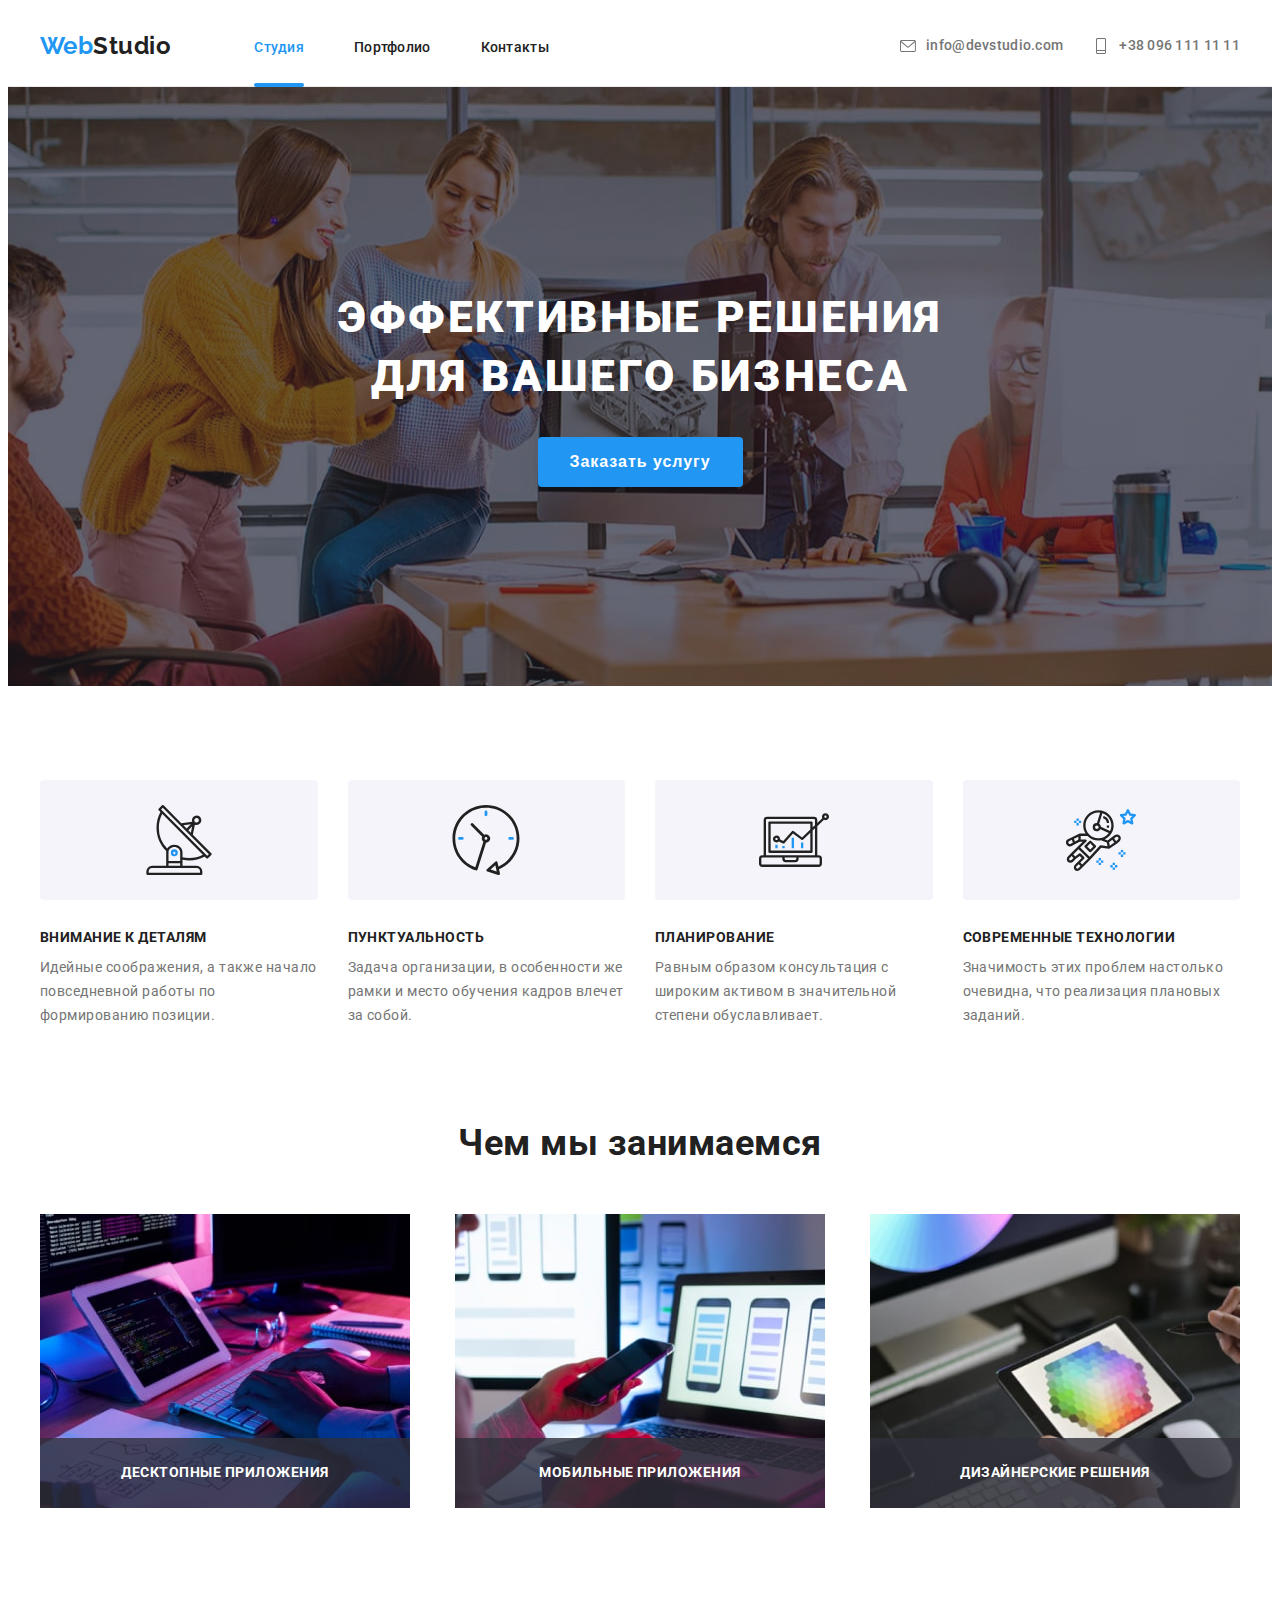
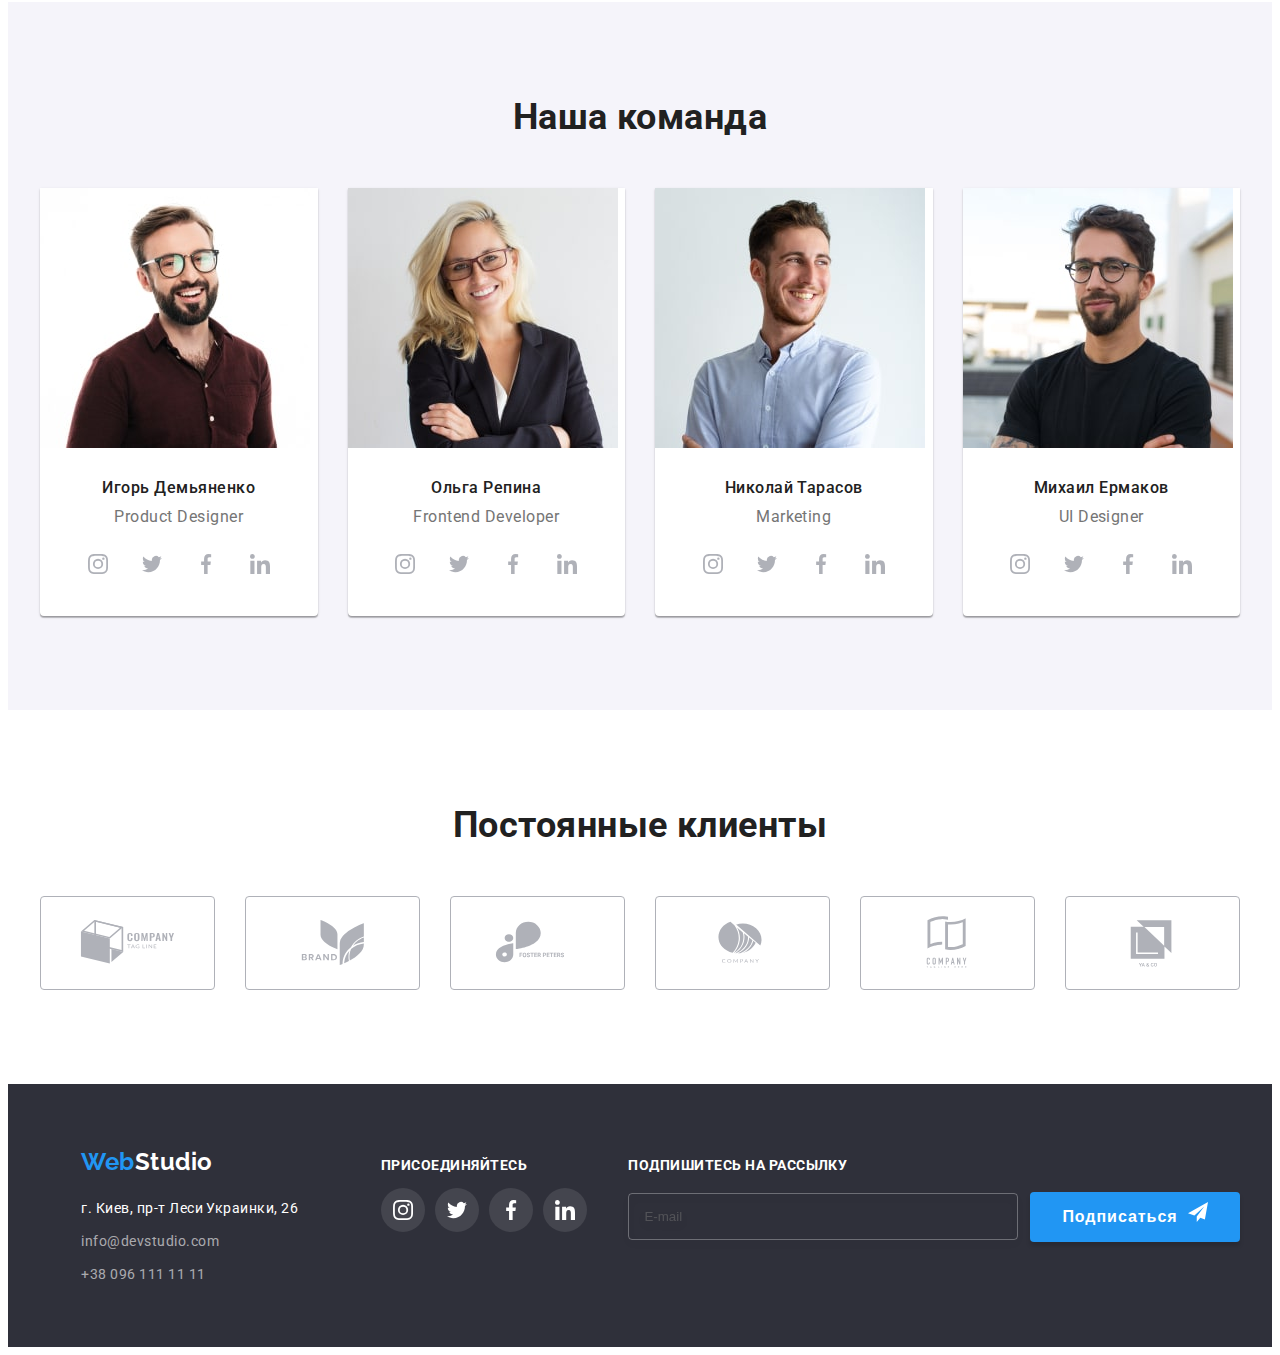
==== commit 6bb27da4: "все" ====
--- a/index.html
+++ b/index.html
@@ -131,7 +131,10 @@
       <!--section-hero-->
       <section class="section-hero">
         <div class="container">
-          <h1 class="section-hero-title">эффективные решения для вашего бизнеса</h1>
+          <h1 class="section-hero-title">
+            эффективные решения <br />
+            для вашего бизнеса
+          </h1>
           <button type="button" class="abutton modal-open-btn" data-modal-open>
             Заказать услугу
           </button>
@@ -286,7 +289,7 @@
                   "
                   media="(min-width: 320px)"
                 />
-                <img src="./images/team-1s.jpg" alt="Дима Демьяненко" width="270" height="260" />
+                <img src="./images/team-1s.jpg" alt="Дима Демьяненко" />
               </picture>
 
               <h3 class="title">Игорь Демьяненко</h3>
@@ -341,7 +344,7 @@
                   "
                   media="(min-width: 320px)"
                 />
-                <img src="./images/team-2s.jpg" alt="Ольга Репина" width="270" height="260" />
+                <img src="./images/team-2s.jpg" alt="Ольга Репина" />
               </picture>
 
               <h3 class="title">Ольга Репина</h3>
@@ -396,7 +399,7 @@
                   "
                   media="(min-width: 320px)"
                 />
-                <img src="./images/team-3s.jpg" alt="Николай Тарасов" width="270" height="260" />
+                <img src="./images/team-3s.jpg" alt="Николай Тарасов" />
               </picture>
 
               <h3 class="title">Николай Тарасов</h3>
@@ -451,7 +454,7 @@
                   "
                   media="(min-width: 320px)"
                 />
-                <img src="./images/team-4s.jpg" alt="Михаил Ермаков" width="270" height="260" />
+                <img src="./images/team-4s.jpg" alt="Михаил Ермаков" />
               </picture>
 
               <h3 class="title">Михаил Ермаков</h3>
--- a/css/main.min.css
+++ b/css/main.min.css
@@ -1,2 +1,2 @@
-:root{--title-color: #212121;--text-color: #757575;--hover-color: #2196f3;--focus-color: #2196f3;--bg-color: #ffffff;--secondarybg-color: #2f303a;--text-focus-color: #ffffff;--icon-color: #afb1b8}.list{list-style:none;margin:0;padding:0}h1,h2,h3,h4,p{margin:0;padding:0}img{display:block}body{background-color:var(--bg-color);color:var(--text-color);font-family:Roboto, sans-serif;letter-spacing:0.03em}.container{width:100%;padding-left:15px;padding-right:15px;margin-left:auto;margin-right:auto}@media screen and (min-width: 480px){.container{width:480px}}@media screen and (min-width: 768px){.container{width:768px}}@media screen and (min-width: 1200px){.container{width:1200px}}.logo{color:#2196f3;font-family:Raleway, cursive;font-weight:700;font-size:24px;line-height:1.19;text-decoration:none}@media screen and (min-width: 1200px){.logo{ont-size:26px}}.header__logo--black{color:var(--title-color)}.footer__logo-white{color:var(--bg-color)}.link{color:var(--title-color);font-weight:500;font-size:14px;line-height:1.14;letter-spacing:0.02em;text-decoration:none;transition-property:color;transition-duration:250ms;transition-timing-function:cubic-bezier(0.4, 0, 0.2, 1);outline:none}.link:hover,.link:focus{color:var(--hover-color)}.link.current{color:var(--hover-color);position:relative}.visually-hidden{position:absolute;white-space:nowrap;width:1px;height:1px;overflow:hidden;border:0;padding:0;clip:rect(0 0 0 0);clip-path:inset(50%);margin:-1px}.abutton{color:var(--bg-color);background-color:var(--hover-color);box-shadow:0px 4px 4px rgba(0,0,0,0.15);font-weight:700;font-size:16px;line-height:1.88;letter-spacing:0.06em;cursor:pointer;display:block;margin:0px auto;min-width:200px;height:50px;padding:10px 32px;border-radius:4px;border:0px;transition-property:background-color;transition-duration:250ms;transition-timing-function:cubic-bezier(0.4, 0, 0.2, 1);outline:none}.abutton:hover,.abutton:focus{color:var(--text-focus-color);background-color:#188ce8}.link{color:var(--title-color);font-weight:500;font-size:14px;line-height:1.14;letter-spacing:0.02em;text-decoration:none;transition-property:color;transition-duration:250ms;transition-timing-function:cubic-bezier(0.4, 0, 0.2, 1);outline:none}.link:hover,.link:focus{color:var(--hover-color)}.link.current{color:var(--hover-color);position:relative}.section-title{color:var(--title-color);font-size:28px;line-height:1.18;text-align:center;margin-bottom:10px}@media screen and (min-width: 480px){.section-title{margin-bottom:30px}}@media screen and (min-width: 1200px){.section-title{font-size:36px;line-height:1.17;margin-bottom:50px}}.link.current::after{content:'';position:absolute;display:block;height:4px;width:100%;background-color:var(--focus-color);bottom:-35px;border-radius:2px}@media screen and (min-width: 1200px){.link.current::after{bottom:-32px}}.link-contact{color:var(--text-color);font-weight:500;font-size:14px;line-height:1.14;letter-spacing:0.02em;text-decoration:none;display:block;transition-property:color;transition-duration:250ms;transition-timing-function:cubic-bezier(0.4, 0, 0.2, 1);outline:none}.link-contact:hover,.link-contact:focus{color:var(--hover-color)}.header{border-bottom:1px solid #ececec}.header-container{position:relative;padding-top:16px;padding-bottom:16px}@media screen and (min-width: 768px){.header-container{display:flex;justify-content:space-between;align-items:center;padding-top:21px;padding-bottom:21px}}@media screen and (min-width: 1200px){.header-container{padding-top:24px;padding-bottom:25px}}.header-list{display:flex;margin-right:-50px}.header-logo{padding-top:25px;padding-bottom:24px}.header .link-contact{display:flex;align-items:center}.header .icon{margin-right:10px;fill:var(--text-color)}.header .link:hover .icon{fill:currentColor}.header .link:focus .icon{fill:currentColor}.header-adress__item{margin-bottom:10px}@media screen and (min-width: 1200px){.header-adress__item{margin-right:30px}}.header-adress{display:none}@media screen and (min-width: 768px){.header-adress{display:initial;margin-bottom:-10px}}@media screen and (min-width: 1200px){.header-adress{display:flex;margin-right:-30px}}.nav{display:none}@media screen and (min-width: 768px){.nav{display:flex}}.header-list__item{margin-right:50px}.menu-open__btn{outline:none;position:absolute;border:none;width:30px;height:30px;top:10px;right:18px;padding-top:5px;padding-left:5px;background-color:var(--bg-color);transition-property:fill;transition-duration:250ms}@media screen and (min-width: 768px){.menu-open__btn{display:none}}.menu-open__btn:focus .menu-open__icon,.menu-open__btn:active .menu-open__icon{fill:var(--focus-color)}.menu-open{background:transparent;border:none;color:#ffffff}.mob-menu{position:fixed;display:flex;flex-direction:column;justify-content:space-between;top:0;left:0;background-color:#ffffff;width:100vw;height:100vh;padding-top:48px;padding-right:40px;padding-bottom:48px;padding-left:40px}@media screen and (min-width: 768px){.mob-menu{display:none}}.menu-close{position:absolute;display:block;margin-left:auto;background-color:transparent;border:none;top:-34px;right:-26px}.menu-close:focus .icon-close-menu,.menu-close:active .icon-close-menu{fill:var(--focus-color)}.mob-menu-list{margin-bottom:-32px}.mob-menu-item{margin-bottom:32px}.mob-menu-tel{font-size:27px;line-height:1.18;letter-spacing:0.02em;color:var(--focus-color)}@media screen and (min-width: 480px){.mob-menu-tel{font-size:34px}}.mob-menu-link{font-weight:500;font-size:40px;line-height:1.18;text-align:center;letter-spacing:0.02em}.mob-menu-link:active{color:var(--focus-color)}.mob-menu-mail{display:block;font-weight:500;font-size:24px;line-height:1.17;letter-spacing:0.02em;color:var(--text-color);margin-top:32px;margin-bottom:64px}.mob-menu-btn{color:#303030;margin-bottom:64px}.menu-soc-icon{width:20px;height:20px;fill:#ffffff}@media screen and (min-width: 480px){.menu-soc-icon{display:none}}.menu-soc-item{margin-right:20px;width:44px;height:44px}@media screen and (min-width: 480px){.menu-soc-item{width:max-content;height:max-content;margin-right:0px}}.menu-soc-link{background-color:var(--focus-color);outline:none;width:100%;height:100%;border-radius:50%;display:flex;align-items:center;justify-content:center}@media screen and (min-width: 480px){.menu-soc-link{background-color:transparent;display:block;border:0px}}.menu-soc-list{display:flex;margin-top:16px;margin-right:-10px;margin-left:-10px}.menu-top{position:relative}.menu-soc-item-text{display:none}@media screen and (min-width: 480px){.menu-soc-item-text{display:flex;font-weight:500;font-size:18px;line-height:1.22;letter-spacing:0.02em;color:var(--focus-color);padding-left:10px;padding-right:10px}}.menu-soc-item-text--left{border-left:1px solid rgba(33,33,33,0.2);border-right:1px solid rgba(33,33,33,0.2)}.menu-soc-item-text--right{border-right:1px solid rgba(33,33,33,0.2)}.section-hero-title{color:var(--bg-color);font-weight:900;font-size:22px;line-height:1.2;text-align:center;text-transform:uppercase;width:100%;margin-right:auto;margin-left:auto;margin-bottom:30px}@media screen and (min-width: 480px){.section-hero-title{font-size:26px;line-height:1.61;letter-spacing:0.06em}}@media screen and (min-width: 1200px){.section-hero-title{font-size:44px;line-height:1.36}}.section-hero{background-image:linear-gradient(rgba(47,48,58,0.4), rgba(47,48,58,0.4)),url(../images/hero/overlay-mob-1x.jpg);background-position:center;background-size:content;background-repeat:no-repeat}@media (min-device-pixel-ratio: 2), (min-resolution: 192dpi), (min-resolution: 2dppx){.section-hero{background-image:linear-gradient(rgba(47,48,58,0.4), rgba(47,48,58,0.4)),url("../images/hero/overlay-mob-2x.jpg")}}@media screen and (min-width: 768px){.section-hero{background-image:linear-gradient(rgba(47,48,58,0.4), rgba(47,48,58,0.4)),url(../images/hero/overlay-tablet-1x.jpg);background-position:center}}@media screen and (min-width: 768px) and (min-device-pixel-ratio: 2), screen and (min-width: 768px) and (min-resolution: 192dpi), screen and (min-width: 768px) and (min-resolution: 2dppx){.section-hero{background-image:linear-gradient(rgba(47,48,58,0.4), rgba(47,48,58,0.4)),url("../images/hero/overlay-tablet-2x.jpg")}}@media screen and (min-width: 1200px){.section-hero{background-image:linear-gradient(rgba(47,48,58,0.4), rgba(47,48,58,0.4)),url(../images/hero/overlay-desktop-1x.jpg);background-position:center}}@media screen and (min-width: 1200px) and (min-device-pixel-ratio: 2), screen and (min-width: 1200px) and (min-resolution: 192dpi), screen and (min-width: 1200px) and (min-resolution: 2dppx){.section-hero{background-image:linear-gradient(rgba(47,48,58,0.4), rgba(47,48,58,0.4)),url("../images/hero/overlay-desktop-2x.jpg")}}.section-hero{padding-top:80px;padding-bottom:80px}@media screen and (min-width: 1200px){.section-hero{padding-top:120px;padding-bottom:120px}}@media screen and (min-width: 1200px){.section-hero{padding-top:201px;padding-bottom:199px}}.section-hero .abutton{margin-left:auto;margin-right:auto}.section-skill .title{color:var(--title-color);font-size:14px;line-height:1.14;text-transform:uppercase;margin-bottom:10px;text-align:center}.section-skill__item{margin-top:30px}@media screen and (min-width: 768px){.section-skill__item{width:calc(100% / 2 - 30px);margin-left:30px}}@media screen and (min-width: 1200px){.section-skill__item{width:calc(100% / 4 - 30px)}}.section-skill .text{font-size:14px;line-height:1.71}.section-skill__list{margin-top:-30px}@media screen and (min-width: 768px){.section-skill__list{display:flex;flex-wrap:wrap;margin-left:-30px}}.section-skill{padding-top:60px;padding-bottom:60px}.section-skill__big-icon{background:#f5f4fa;border-radius:4px;margin-bottom:30px;height:120px;display:flex;align-items:center;justify-content:center}.section-class{display:none}@media screen and (min-width: 1200px){.section-class{display:initial;padding-top:94px;padding-bottom:94px}}@media screen and (min-width: 1200px){.section-class .list{display:flex;justify-content:space-between;margin-top:50px;margin-left:-30px}}@media screen and (min-width: 1200px){.section-class .item{margin-left:30px}}@media screen and (min-width: 1200px){.wrapper{position:relative}}@media screen and (min-width: 1200px){.section-class .text{position:absolute;bottom:0;font-weight:700;font-size:14px;line-height:1.14;text-align:center;text-transform:uppercase;color:var(--text-focus-color);background:rgba(47,48,58,0.8);padding-top:27px;padding-bottom:27px;width:370px}}.section-comand .title{color:var(--title-color);font-weight:500;font-size:16px;line-height:1.19;text-align:center}.section-comand .position{font-size:16px;line-height:1.19;text-align:center}.section-comand{padding-top:60px;padding-bottom:60px;background:#f5f4fa}@media screen and (min-width: 1200px){.section-comand{padding-top:94px;padding-bottom:94px}}.secnion-comand-title-list{margin-bottom:-15px}@media screen and (min-width: 768px){.secnion-comand-title-list{display:flex;flex-wrap:wrap;margin-bottom:-30px;margin-right:-30px}}.section-comand .title{margin-top:30px;margin-bottom:10px}.section-comand .item{width:100%;margin-bottom:15px;background-color:var(--bg-color);padding-bottom:30px;box-shadow:0px 1px 3px rgba(0,0,0,0.12),0px 1px 1px rgba(0,0,0,0.14),0px 2px 1px rgba(0,0,0,0.2);border-radius:0px 0px 4px 4px}@media screen and (min-width: 480px){.section-comand .item{margin-bottom:30px}}@media screen and (min-width: 768px){.section-comand .item{margin-right:30px;width:calc(100% / 2 - 30px)}}@media screen and (min-width: 1200px){.section-comand .item{width:calc(100% / 4 - 30px)}}.soc-icon{width:20px;height:20px;fill:#afb1b8}.soc-link:focus .soc-icon,.soc-link:hover .soc-icon{fill:var(--text-focus-color)}.soc-item{width:44px;height:44px}.soc-item:not(:last-child){margin-right:10px}.soc-link{outline:none;width:100%;height:100%;border-radius:50%;display:flex;align-items:center;justify-content:center;transition-property:background-color;transition-duration:250ms;transition-timing-function:cubic-bezier(0.4, 0, 0.2, 1)}.soc-link:focus,.soc-link:hover{background-color:var(--focus-color)}.soc-link .soc-icon{transition-property:fill;transition-duration:250ms;transition-timing-function:cubic-bezier(0.4, 0, 0.2, 1)}.soc-list{display:flex;justify-content:center;align-content:center;margin-top:16px}.section-clients{padding-top:60px;padding-bottom:60px}@media screen and (min-width: 1200px){.section-clients{padding-top:94px;padding-bottom:94px}}.client-icon{width:90px;height:60px;fill:var(--icon-color)}.client-link:focus .client-icon,.client-link:hover .client-icon{fill:var(--focus-color)}@media screen and (min-width: 480px){.client-icon{width:106px;height:60px}}.client-list{margin-bottom:-15px;display:flex;flex-wrap:wrap;align-items:center;justify-content:center;margin-right:-15px}@media screen and (min-width: 480px){.client-list{margin-bottom:-30px;margin-right:-30px}}.client-link{width:100%;height:100%;display:flex;align-items:center;justify-content:center;border:1px solid #afb1b8;box-sizing:border-box;border-radius:4px;padding:8px 16px;transition-property:border-color;transition-duration:250ms;transition-timing-function:cubic-bezier(0.4, 0, 0.2, 1);outline:none}@media screen and (min-width: 480px){.client-link{padding:16px 52px}}@media screen and (min-width: 1200px){.client-link{padding:16px 32px}}.client-link:hover,.client-link:focus{border-color:var(--hover-color)}.client-link .client-icon{transition-property:fill;transition-duration:250ms;transition-timing-function:cubic-bezier(0.4, 0, 0.2, 1)}.client-item{margin-bottom:15px;width:calc(100% / 2 - 15px);margin-right:15px}@media screen and (min-width: 480px){.client-item{margin-bottom:30px;margin-right:30px;width:calc(100% / 2 - 30px)}}@media screen and (min-width: 768px){.client-item{width:calc(100% / 3 - 30px)}}@media screen and (min-width: 1200px){.client-item{width:calc(100% / 6 - 30px)}}.link-contact-footer{color:rgba(255,255,255,0.6);font-size:14px;line-height:1.71;text-decoration:none;outline:none;transition-property:color;transition-duration:250ms;transition-timing-function:cubic-bezier(0.4, 0, 0.2, 1);transition-property:color;transition-duration:250ms;transition-timing-function:cubic-bezier(0.4, 0, 0.2, 1)}.link-contact-footer:hover,.link-contact-footer:focus{color:var(--hover-color)}.address-footer{color:var(--bg-color);font-style:normal;font-size:14px;line-height:1.71}.footer .title{color:var(--text-focus-color);font-size:14px;line-height:0.88;text-transform:uppercase;text-align:center}.footer{background-color:var(--secondarybg-color);padding-top:60px;padding-bottom:60px}.footer__logo--white{color:var(--bg-color)}.address-footer{margin-bottom:9px;margin-top:20px}footer .item:not(:last-child){margin-bottom:9px}.svg-tell{fill:#757575}.footer--container{display:flex;flex-direction:column;align-items:center}@media screen and (min-width: 768px){.footer--container{flex-direction:row;flex-wrap:wrap;justify-content:center;align-items:baseline}}.join{padding-top:14px;margin-top:60px;margin-bottom:60px}@media screen and (min-width: 768px){.join{margin-top:0px;margin-bottom:0px;margin-left:auto;margin-right:auto}}.footer .soc-icon{fill:var(--bg-color)}.footer .soc-link{background:rgba(255,255,255,0.1);outline:none}.footer .soc-link:focus,.footer .soc-link:hover{background-color:var(--focus-color)}@media screen and (min-width: 768px){.form-send{display:flex;justify-content:center}}.send-btn{padding-left:10px 28px;margin-top:20px}@media screen and (min-width: 1200px){.send-btn{margin-left:12px;margin-top:0}}.footer-right{padding-top:15px}@media screen and (min-width: 768px){.footer-right{margin-top:60px}}@media screen and (min-width: 1200px){.footer-right{margin-top:0}}.modal-input-footer{width:290px;background-color:transparent;text-decoration:var(--bg-color);padding:15px;border:1px solid rgba(255,255,255,0.3);filter:drop-shadow(0px 4px 4px rgba(0,0,0,0.15));border-radius:4px;transition-property:border-color;transition-duration:250ms;transition-timing-function:cubic-bezier(0.4, 0, 0.2, 1)}@media screen and (min-width: 480px){.modal-input-footer{width:450px}}@media screen and (min-width: 480px){.modal-input-footer{width:358px}}.modal-input-footer:focus{border-color:var(--focus-color)}.send-wrap{margin-left:5px}.footer-right-wrap{margin-top:20px}@media screen and (min-width: 1200px){.footer-right-wrap{display:flex;align-items:center;justify-content:center}}.footer-left{display:flex;flex-direction:column;align-items:center}@media screen and (min-width: 768px){.footer-left{margin-left:auto;margin-right:auto}}.section-portfolio .title{color:var(--title-color);font-size:18px;line-height:2;letter-spacing:0.06em}.section-portfolio .variety{font-size:16px;line-height:1.9;color:var(--text-color)}.button-portfolio{padding:6px 22px;color:var(--title-color);background-color:F5F4FA;font-weight:500;font-size:16px;line-height:1.6;text-align:center;cursor:pointer;min-width:80px;height:38px;background:#f5f4fa;border-radius:4px;border:0px;outline:none;transition-property:background-color, color, box-shadow, border-radius;transition-duration:250ms;transition-timing-function:cubic-bezier(0.4, 0, 0.2, 1)}.button-portfolio:hover,.button-portfolio:focus{color:var(--bg-color);background-color:var(--hover-color);box-shadow:0px 3px 1px rgba(0,0,0,0.1),0px 1px 2px rgba(0,0,0,0.08),0px 2px 2px rgba(0,0,0,0.12);border-radius:4px}.section-portfolio{padding-top:60px;padding-bottom:60px}@media screen and (min-width: 1200px){.section-portfolio{padding-top:94px;padding-bottom:94px}}.section-portfolio-filter{margin-bottom:50px;display:flex;flex-wrap:wrap;align-items:flex-start;margin-bottom:25px}@media screen and (min-width: 768px){.section-portfolio-filter{margin-bottom:15px;justify-content:center}}@media screen and (min-width: 1200px){.section-portfolio-filter{margin-bottom:35px}}@media screen and (min-width: 768px){.section-portfolio-list{display:flex;flex-wrap:wrap;margin-right:-30px;margin-bottom:-30px}}.name{padding:20px 24px;border-right:1px solid #eeeeee;border-bottom:1px solid #eeeeee;border-left:1px solid #eeeeee;flex-grow:1}.variety{margin-top:4px}.portfolio-psevdo-link{text-decoration:none;display:block;transition-property:box-shadow;transition-duration:250ms;transition-timing-function:cubic-bezier(0.4, 0, 0.2, 1);outline:none}@media screen and (min-width: 768px){.portfolio-psevdo-link{display:flex;flex-direction:column;height:100%}}.portfolio-psevdo-link:focus,.portfolio-psevdo-link:hover{box-shadow:0px 1px 1px rgba(0,0,0,0.12),0px 4px 4px rgba(0,0,0,0.06),1px 4px 6px rgba(0,0,0,0.16)}.portfolio-wrapper-text{position:relative;overflow:hidden}.text-hidden{height:100%;position:absolute;top:0;left:0;font-size:18px;line-height:1.56;padding-top:63px;padding-right:24px;padding-bottom:63px;padding-left:24px;background:rgba(33,150,243,0.9);color:var(--text-focus-color);transform:translateY(100%);transition-property:transform;transition-duration:250ms;transition-timing-function:cubic-bezier(0.4, 0, 0.2, 1)}.portfolio-psevdo-link:hover .text-hidden,.portfolio-psevdo-link:focus .text-hidden{transform:translateY(0)}.section-portfolio-filter__item{margin-right:8px;margin-bottom:15px}.section-portfolio-list__item{margin-bottom:30px}@media screen and (min-width: 768px){.section-portfolio-list__item{width:calc(100% / 2 - 30px);margin-right:30px}}@media screen and (min-width: 1200px){.section-portfolio-list__item{width:calc(100% / 3 - 30px)}}.backdrop{width:100vw;height:100vh;background-color:rgba(0,0,0,0.2);position:fixed;top:0;opacity:1;transition:opacity 250ms cubic-bezier(0.4, 0, 0.2, 1)}.modal{position:absolute;width:calc(100% - 30px);min-height:581px;background-color:var(--bg-color);box-shadow:0px 1px 3px rgba(0,0,0,0.12),0px 1px 1px rgba(0,0,0,0.14),0px 2px 1px rgba(0,0,0,0.2);border-radius:4px;top:50%;left:50%;transform:translate(-50%, -50%) rotate(0deg);opacity:1;transition:transform 250ms cubic-bezier(0.4, 0, 0.2, 1),opacity 250ms cubic-bezier(0.4, 0, 0.2, 1);padding:40px}@media screen and (min-width: 480px){.modal{width:450px}}@media screen and (min-width: 1200px){.modal{width:528px}}.modal-close-btn{outline:none;position:absolute;width:30px;height:30px;top:8px;right:8px;border-radius:50%;padding-top:5px;padding-left:5px;border:1px solid rgba(0,0,0,0.1);background-color:var(--bg-color);transition-property:fill;transition-duration:250ms;transition-timing-function:cubic-bezier(0.4, 0, 0.2, 1)}.modal-close-btn:focus .icon-close-btn,.modal-close-btn:hover .icon-close-btn{fill:var(--focus-color)}.backdrop.is-hidden{visibility:hidden;opacity:0;pointer-events:0}.backdrop.is-hidden .modal{transform:translate(-50%, -50%) rotate(70deg);opacity:0}.modal-title{font-weight:700;font-size:20px;line-height:1.5;text-align:center;color:var(--title-color);margin-bottom:20px}.modal-input{width:100%;height:40px;outline:none;border:1px solid rgba(33,33,33,0.2);border-radius:4px;padding-left:39px;padding-right:20px;transition-property:border-color;transition-duration:250ms;transition-timing-function:cubic-bezier(0.4, 0, 0.2, 1)}.modal-input:focus,.modal-input:hover{border-color:var(--focus-color)}.modal-input:focus+.icon-user-data,.modal-input:hover+.icon-user-data{fill:var(--focus-color)}.modal-label{display:block;margin-bottom:4px;font-size:12px;line-height:1.17;letter-spacing:0.01em;color:var(--text-color)}.modal-field{margin-bottom:10px}.modal-text{outline:none;resize:none;width:100%;height:120px;padding:10px;margin-bottom:10px;background-color:transparent;border:1px solid rgba(33,33,33,0.2);border-radius:4px;transition-property:border-color;transition-duration:250ms;transition-timing-function:cubic-bezier(0.4, 0, 0.2, 1)}.modal-text:focus{border:1px solid #2196f3}.input-wrap{display:block;position:relative}.icon-user-data{position:absolute;left:0;top:50%;transform:translateY(-50%);left:12px}.link-galka{color:var(--focus-color)}.check-text{font-size:12px;line-height:1.87;color:var(--text-color);display:flex;align-items:baseline}@media screen and (min-width: 480px){.check-text{font-size:14px}}.check-text span{width:16px;height:15px;border:2px solid #212121;border-radius:2px;margin-right:8px;display:flex;align-items:center;justify-content:center;transition-property:border-color, background-color;transition-duration:250ms;transition-timing-function:cubic-bezier(0.4, 0, 0.2, 1)}.icon-galka{fill:#ffffff}.input-check:checked+.check-text span{background-color:var(--focus-color);border-color:var(--focus-color)}.modal-send-btn{margin-top:30;margin-left:auto;margin-right:auto}::-webkit-input-placeholder{color:rgba(117,117,117,0.5)}
+:root{--title-color: #212121;--text-color: #757575;--hover-color: #2196f3;--focus-color: #2196f3;--bg-color: #ffffff;--secondarybg-color: #2f303a;--text-focus-color: #ffffff;--icon-color: #afb1b8}.list{list-style:none;margin:0;padding:0}h1,h2,h3,h4,p{margin:0;padding:0}img{display:block;max-width:100%;height:auto}body{background-color:var(--bg-color);color:var(--text-color);font-family:Roboto, sans-serif;letter-spacing:0.03em}.container{width:100%;padding-left:15px;padding-right:15px;margin-left:auto;margin-right:auto}@media screen and (min-width: 480px){.container{width:480px}}@media screen and (min-width: 768px){.container{width:768px}}@media screen and (min-width: 1200px){.container{width:1200px}}.logo{color:#2196f3;font-family:Raleway, cursive;font-weight:700;font-size:24px;line-height:1.19;text-decoration:none}@media screen and (min-width: 1200px){.logo{ont-size:26px}}.header__logo--black{color:var(--title-color)}.footer__logo-white{color:var(--bg-color)}.link{color:var(--title-color);font-weight:500;font-size:14px;line-height:1.14;letter-spacing:0.02em;text-decoration:none;transition-property:color;transition-duration:250ms;transition-timing-function:cubic-bezier(0.4, 0, 0.2, 1);outline:none}.link:hover,.link:focus{color:var(--hover-color)}.link.current{color:var(--hover-color);position:relative}.visually-hidden{position:absolute;white-space:nowrap;width:1px;height:1px;overflow:hidden;border:0;padding:0;clip:rect(0 0 0 0);clip-path:inset(50%);margin:-1px}.abutton{color:var(--bg-color);background-color:var(--hover-color);box-shadow:0px 4px 4px rgba(0,0,0,0.15);font-weight:700;font-size:16px;line-height:1.88;letter-spacing:0.06em;cursor:pointer;display:block;margin:0px auto;min-width:200px;height:50px;padding:10px 32px;border-radius:4px;border:0px;transition-property:background-color;transition-duration:250ms;transition-timing-function:cubic-bezier(0.4, 0, 0.2, 1);outline:none}.abutton:hover,.abutton:focus{color:var(--text-focus-color);background-color:#188ce8}.link{color:var(--title-color);font-weight:500;font-size:14px;line-height:1.14;letter-spacing:0.02em;text-decoration:none;transition-property:color;transition-duration:250ms;transition-timing-function:cubic-bezier(0.4, 0, 0.2, 1);outline:none}.link:hover,.link:focus{color:var(--hover-color)}.link.current{color:var(--hover-color);position:relative}.section-title{color:var(--title-color);font-size:28px;line-height:1.18;text-align:center;margin-bottom:10px}@media screen and (min-width: 480px){.section-title{margin-bottom:30px}}@media screen and (min-width: 1200px){.section-title{font-size:36px;line-height:1.17;margin-bottom:50px}}.link.current::after{content:'';position:absolute;display:block;height:4px;width:100%;background-color:var(--focus-color);bottom:-35px;border-radius:2px}@media screen and (min-width: 1200px){.link.current::after{bottom:-32px}}.link-contact{color:var(--text-color);font-weight:500;font-size:14px;line-height:1.14;letter-spacing:0.02em;text-decoration:none;display:block;transition-property:color;transition-duration:250ms;transition-timing-function:cubic-bezier(0.4, 0, 0.2, 1);outline:none}.link-contact:hover,.link-contact:focus{color:var(--hover-color)}.header{border-bottom:1px solid #ececec}.header-container{position:relative;padding-top:16px;padding-bottom:16px}@media screen and (min-width: 768px){.header-container{display:flex;justify-content:space-between;align-items:center;padding-top:21px;padding-bottom:21px}}@media screen and (min-width: 1200px){.header-container{padding-top:24px;padding-bottom:25px;justify-content:left}}.header-list{display:flex;margin-right:-50px}.header-logo{padding-top:25px;padding-bottom:24px}.header .link-contact{display:flex;align-items:center}.header .icon{margin-right:10px;fill:var(--text-color)}.header .link:hover .icon{fill:currentColor}.header .link:focus .icon{fill:currentColor}.header-adress__item{margin-bottom:10px}@media screen and (min-width: 1200px){.header-adress__item{margin-right:30px}}.header-adress{display:none}@media screen and (min-width: 768px){.header-adress{display:initial;margin-bottom:-10px}}@media screen and (min-width: 1200px){.header-adress{display:flex;margin-right:-30px;margin-left:auto}}.nav{display:none}@media screen and (min-width: 768px){.nav{display:flex}}@media screen and (min-width: 1200px){.nav{display:flex;margin-left:83px}}.header-list__item{margin-right:50px}.menu-open__btn{outline:none;position:absolute;border:none;width:30px;height:30px;top:10px;right:18px;padding-top:5px;padding-left:5px;background-color:var(--bg-color);transition-property:fill;transition-duration:250ms}@media screen and (min-width: 768px){.menu-open__btn{display:none}}.menu-open__btn:focus .menu-open__icon,.menu-open__btn:active .menu-open__icon{fill:var(--focus-color)}.menu-open{background:transparent;border:none;color:#ffffff}.mob-menu{position:fixed;z-index:1;display:flex;flex-direction:column;justify-content:space-between;top:0;left:0;background-color:#ffffff;width:100vw;height:100vh;padding-top:48px;padding-right:40px;padding-bottom:48px;padding-left:40px}.mob-menu.is-hidden{opacity:0;pointer-events:none;visibility:hidden}@media screen and (min-width: 768px){.mob-menu{display:none}}.menu-close{position:absolute;display:block;margin-left:auto;background-color:transparent;border:none;top:-34px;right:-26px}.menu-close:focus .icon-close-menu,.menu-close:active .icon-close-menu{fill:var(--focus-color)}.mob-menu-list{margin-bottom:-32px}.mob-menu-item{margin-bottom:32px}.mob-menu-tel{font-size:27px;line-height:1.18;letter-spacing:0.02em;color:var(--focus-color)}@media screen and (min-width: 480px){.mob-menu-tel{font-size:34px}}.mob-menu-link{font-weight:500;font-size:40px;line-height:1.18;text-align:center;letter-spacing:0.02em}.mob-menu-link:active{color:var(--focus-color)}.mob-menu-mail{display:block;font-weight:500;font-size:24px;line-height:1.17;letter-spacing:0.02em;color:var(--text-color);margin-top:32px;margin-bottom:64px}.mob-menu-btn{color:#303030;margin-bottom:64px}.menu-soc-icon{width:20px;height:20px;fill:#ffffff}@media screen and (min-width: 480px){.menu-soc-icon{display:none}}.menu-soc-item{margin-right:20px;width:44px;height:44px}@media screen and (min-width: 480px){.menu-soc-item{width:max-content;height:max-content;margin-right:0px}}.menu-soc-link{background-color:var(--focus-color);outline:none;width:100%;height:100%;border-radius:50%;display:flex;align-items:center;justify-content:center}@media screen and (min-width: 480px){.menu-soc-link{background-color:transparent;display:block;border:0px}}.menu-soc-list{display:flex;margin-top:16px;margin-right:-10px;margin-left:-10px}.menu-top{position:relative}.menu-soc-item-text{display:none}@media screen and (min-width: 480px){.menu-soc-item-text{display:flex;font-weight:500;font-size:18px;line-height:1.22;letter-spacing:0.02em;color:var(--focus-color);padding-left:10px;padding-right:10px}}.menu-soc-item-text--left{border-left:1px solid rgba(33,33,33,0.2);border-right:1px solid rgba(33,33,33,0.2)}.menu-soc-item-text--right{border-right:1px solid rgba(33,33,33,0.2)}.section-hero-title{color:var(--bg-color);font-weight:900;font-size:22px;line-height:1.2;text-align:center;text-transform:uppercase;width:100%;margin-right:auto;margin-left:auto;margin-bottom:30px}@media screen and (min-width: 480px){.section-hero-title{font-size:26px;line-height:1.61;letter-spacing:0.06em}}@media screen and (min-width: 1200px){.section-hero-title{font-size:44px;line-height:1.36}}.section-hero{background-image:linear-gradient(rgba(47,48,58,0.4), rgba(47,48,58,0.4)),url(../images/hero/overlay-mob-1x.jpg);background-position:center;background-size:content;background-repeat:no-repeat}@media (min-device-pixel-ratio: 2), (min-resolution: 192dpi), (min-resolution: 2dppx){.section-hero{background-image:linear-gradient(rgba(47,48,58,0.4), rgba(47,48,58,0.4)),url("../images/hero/overlay-mob-2x.jpg")}}@media screen and (min-width: 768px){.section-hero{background-image:linear-gradient(rgba(47,48,58,0.4), rgba(47,48,58,0.4)),url(../images/hero/overlay-tablet-1x.jpg);background-position:center}}@media screen and (min-width: 768px) and (min-device-pixel-ratio: 2), screen and (min-width: 768px) and (min-resolution: 192dpi), screen and (min-width: 768px) and (min-resolution: 2dppx){.section-hero{background-image:linear-gradient(rgba(47,48,58,0.4), rgba(47,48,58,0.4)),url("../images/hero/overlay-tablet-2x.jpg")}}@media screen and (min-width: 1200px){.section-hero{background-image:linear-gradient(rgba(47,48,58,0.4), rgba(47,48,58,0.4)),url(../images/hero/overlay-desktop-1x.jpg);background-position:center}}@media screen and (min-width: 1200px) and (min-device-pixel-ratio: 2), screen and (min-width: 1200px) and (min-resolution: 192dpi), screen and (min-width: 1200px) and (min-resolution: 2dppx){.section-hero{background-image:linear-gradient(rgba(47,48,58,0.4), rgba(47,48,58,0.4)),url("../images/hero/overlay-desktop-2x.jpg")}}.section-hero{padding-top:80px;padding-bottom:80px}@media screen and (min-width: 1200px){.section-hero{padding-top:120px;padding-bottom:120px}}@media screen and (min-width: 1200px){.section-hero{padding-top:201px;padding-bottom:199px}}.section-hero .abutton{margin-left:auto;margin-right:auto}.section-skill .title{color:var(--title-color);font-size:14px;line-height:1.14;text-transform:uppercase;margin-bottom:10px;text-align:center}@media screen and (min-width: 768px){.section-skill .title{text-align:left}}.section-skill__item{margin-top:30px}@media screen and (min-width: 768px){.section-skill__item{width:calc(100% / 2 - 30px);margin-left:30px}}@media screen and (min-width: 1200px){.section-skill__item{width:calc(100% / 4 - 30px)}}.section-skill .text{font-size:14px;line-height:1.71}.section-skill__list{margin-top:-30px}@media screen and (min-width: 768px){.section-skill__list{display:flex;flex-wrap:wrap;margin-left:-30px}}.section-skill{padding-top:60px;padding-bottom:60px}@media screen and (min-width: 768px){.section-skill{padding-top:94px;padding-bottom:94px}}.section-skill__big-icon{background:#f5f4fa;border-radius:4px;margin-bottom:30px;height:120px;display:flex;align-items:center;justify-content:center}.section-class{display:none}@media screen and (min-width: 1200px){.section-class{display:block;padding-bottom:94px}}@media screen and (min-width: 1200px){.section-class .list{display:flex;justify-content:space-between;margin-top:50px;margin-left:-30px}}@media screen and (min-width: 1200px){.section-class .item{margin-left:30px}}@media screen and (min-width: 1200px){.wrapper{position:relative}}@media screen and (min-width: 1200px){.section-class .text{position:absolute;bottom:0;font-weight:700;font-size:14px;line-height:1.14;text-align:center;text-transform:uppercase;color:var(--text-focus-color);background:rgba(47,48,58,0.8);padding-top:27px;padding-bottom:27px;width:370px}}.section-comand .title{color:var(--title-color);font-weight:500;font-size:16px;line-height:1.19;text-align:center}.section-comand .position{font-size:16px;line-height:1.19;text-align:center}.section-comand{padding-top:60px;padding-bottom:60px;background:#f5f4fa}@media screen and (min-width: 1200px){.section-comand{padding-top:94px;padding-bottom:94px}}.secnion-comand-title-list{margin-bottom:-15px}@media screen and (min-width: 768px){.secnion-comand-title-list{display:flex;flex-wrap:wrap;margin-bottom:-30px;margin-right:-30px}}.section-comand .title{margin-top:30px;margin-bottom:10px}.section-comand .item{width:100%;margin-bottom:15px;background-color:var(--bg-color);padding-bottom:30px;box-shadow:0px 1px 3px rgba(0,0,0,0.12),0px 1px 1px rgba(0,0,0,0.14),0px 2px 1px rgba(0,0,0,0.2);border-radius:0px 0px 4px 4px}@media screen and (min-width: 480px){.section-comand .item{margin-bottom:30px}}@media screen and (min-width: 768px){.section-comand .item{margin-right:30px;width:calc(100% / 2 - 30px)}}@media screen and (min-width: 1200px){.section-comand .item{width:calc(100% / 4 - 30px)}}.soc-icon{width:20px;height:20px;fill:#afb1b8}.soc-link:focus .soc-icon,.soc-link:hover .soc-icon{fill:var(--text-focus-color)}.soc-item{width:44px;height:44px}.soc-item:not(:last-child){margin-right:10px}.soc-link{outline:none;width:100%;height:100%;border-radius:50%;display:flex;align-items:center;justify-content:center;transition-property:background-color;transition-duration:250ms;transition-timing-function:cubic-bezier(0.4, 0, 0.2, 1)}.soc-link:focus,.soc-link:hover{background-color:var(--focus-color)}.soc-link .soc-icon{transition-property:fill;transition-duration:250ms;transition-timing-function:cubic-bezier(0.4, 0, 0.2, 1)}.soc-list{display:flex;justify-content:center;align-content:center;margin-top:16px}.section-clients{padding-top:60px;padding-bottom:60px}@media screen and (min-width: 1200px){.section-clients{padding-top:94px;padding-bottom:94px}}.client-icon{width:90px;height:60px;fill:var(--icon-color)}.client-link:focus .client-icon,.client-link:hover .client-icon{fill:var(--focus-color)}@media screen and (min-width: 480px){.client-icon{width:106px;height:60px}}.client-list{margin-bottom:-15px;display:flex;flex-wrap:wrap;align-items:center;justify-content:center;margin-right:-15px}@media screen and (min-width: 480px){.client-list{margin-bottom:-30px;margin-right:-30px}}.client-link{width:100%;height:100%;display:flex;align-items:center;justify-content:center;border:1px solid #afb1b8;box-sizing:border-box;border-radius:4px;padding:8px 16px;transition-property:border-color;transition-duration:250ms;transition-timing-function:cubic-bezier(0.4, 0, 0.2, 1);outline:none}@media screen and (min-width: 480px){.client-link{padding:16px 52px}}@media screen and (min-width: 1200px){.client-link{padding:16px 32px}}.client-link:hover,.client-link:focus{border-color:var(--hover-color)}.client-link .client-icon{transition-property:fill;transition-duration:250ms;transition-timing-function:cubic-bezier(0.4, 0, 0.2, 1)}.client-item{margin-bottom:15px;width:calc(100% / 2 - 15px);margin-right:15px}@media screen and (min-width: 480px){.client-item{margin-bottom:30px;margin-right:30px;width:calc(100% / 2 - 30px)}}@media screen and (min-width: 768px){.client-item{width:calc(100% / 3 - 30px)}}@media screen and (min-width: 1200px){.client-item{width:calc(100% / 6 - 30px)}}.link-contact-footer{color:rgba(255,255,255,0.6);font-size:14px;line-height:1.71;text-decoration:none;outline:none;transition-property:color;transition-duration:250ms;transition-timing-function:cubic-bezier(0.4, 0, 0.2, 1);transition-property:color;transition-duration:250ms;transition-timing-function:cubic-bezier(0.4, 0, 0.2, 1)}.link-contact-footer:hover,.link-contact-footer:focus{color:var(--hover-color)}.address-footer{color:var(--bg-color);font-style:normal;font-size:14px;line-height:1.71}.footer .title{color:var(--text-focus-color);font-size:14px;line-height:0.88;text-transform:uppercase;text-align:center}@media screen and (min-width: 1200px){.footer .title{text-align:left}}.footer{background-color:var(--secondarybg-color);padding-top:60px;padding-bottom:60px}.footer__logo--white{color:var(--bg-color)}.address-footer{margin-bottom:9px;margin-top:20px}footer .item:not(:last-child){margin-bottom:9px}.svg-tell{fill:#757575}.footer--container{display:flex;flex-direction:column;align-items:center}@media screen and (min-width: 768px){.footer--container{flex-direction:row;flex-wrap:wrap;justify-content:center;align-items:baseline}}.join{padding-top:14px;margin-top:60px;margin-bottom:60px}@media screen and (min-width: 768px){.join{margin-top:0px;margin-bottom:0px;margin-left:auto;margin-right:auto}}.footer .soc-icon{fill:var(--bg-color)}.footer .soc-link{background:rgba(255,255,255,0.1);outline:none}.footer .soc-link:focus,.footer .soc-link:hover{background-color:var(--focus-color)}@media screen and (min-width: 768px){.form-send{display:flex;justify-content:center}}.send-btn{padding-left:10px 28px;margin-top:20px}@media screen and (min-width: 1200px){.send-btn{margin-left:12px;margin-top:0}}.footer-right{padding-top:15px}@media screen and (min-width: 768px){.footer-right{margin-top:60px}}@media screen and (min-width: 1200px){.footer-right{margin-top:0}}.modal-input-footer{width:290px;background-color:transparent;text-decoration:var(--bg-color);padding:15px;border:1px solid rgba(255,255,255,0.3);filter:drop-shadow(0px 4px 4px rgba(0,0,0,0.15));border-radius:4px;transition-property:border-color;transition-duration:250ms;transition-timing-function:cubic-bezier(0.4, 0, 0.2, 1)}@media screen and (min-width: 480px){.modal-input-footer{width:450px}}@media screen and (min-width: 480px){.modal-input-footer{width:358px}}.modal-input-footer:focus{border-color:var(--focus-color)}.send-wrap{margin-left:5px}.footer-right-wrap{margin-top:20px}@media screen and (min-width: 1200px){.footer-right-wrap{display:flex;align-items:center;justify-content:center}}.footer-left{display:flex;flex-direction:column;align-items:center}@media screen and (min-width: 768px){.footer-left{margin-left:auto;margin-right:auto}}@media screen and (min-width: 1200px){.footer-left{align-items:flex-start}}.section-portfolio .title{color:var(--title-color);font-size:18px;line-height:2;letter-spacing:0.06em}.section-portfolio .variety{font-size:16px;line-height:1.9;color:var(--text-color)}.button-portfolio{padding:6px 22px;color:var(--title-color);background-color:F5F4FA;font-weight:500;font-size:16px;line-height:1.6;text-align:center;cursor:pointer;min-width:80px;height:38px;background:#f5f4fa;border-radius:4px;border:0px;outline:none;transition-property:background-color, color, box-shadow, border-radius;transition-duration:250ms;transition-timing-function:cubic-bezier(0.4, 0, 0.2, 1)}.button-portfolio:hover,.button-portfolio:focus{color:var(--bg-color);background-color:var(--hover-color);box-shadow:0px 3px 1px rgba(0,0,0,0.1),0px 1px 2px rgba(0,0,0,0.08),0px 2px 2px rgba(0,0,0,0.12);border-radius:4px}.section-portfolio{padding-top:60px;padding-bottom:60px}@media screen and (min-width: 1200px){.section-portfolio{padding-top:94px;padding-bottom:94px}}.section-portfolio-filter{margin-bottom:50px;display:flex;flex-wrap:wrap;align-items:flex-start;margin-bottom:25px}@media screen and (min-width: 768px){.section-portfolio-filter{margin-bottom:15px;justify-content:center}}@media screen and (min-width: 1200px){.section-portfolio-filter{margin-bottom:35px}}@media screen and (min-width: 768px){.section-portfolio-list{display:flex;flex-wrap:wrap;margin-right:-30px;margin-bottom:-30px}}.name{padding:20px 24px;border-right:1px solid #eeeeee;border-bottom:1px solid #eeeeee;border-left:1px solid #eeeeee;flex-grow:1}.variety{margin-top:4px}.portfolio-psevdo-link{text-decoration:none;display:block;transition-property:box-shadow;transition-duration:250ms;transition-timing-function:cubic-bezier(0.4, 0, 0.2, 1);outline:none}@media screen and (min-width: 768px){.portfolio-psevdo-link{display:flex;flex-direction:column;height:100%}}.portfolio-psevdo-link:focus,.portfolio-psevdo-link:hover{box-shadow:0px 1px 1px rgba(0,0,0,0.12),0px 4px 4px rgba(0,0,0,0.06),1px 4px 6px rgba(0,0,0,0.16)}.portfolio-wrapper-text{position:relative;overflow:hidden}.text-hidden{height:100%;position:absolute;top:0;left:0;font-size:18px;line-height:1.56;padding-top:63px;padding-right:24px;padding-bottom:63px;padding-left:24px;background:rgba(33,150,243,0.9);color:var(--text-focus-color);transform:translateY(100%);transition-property:transform;transition-duration:250ms;transition-timing-function:cubic-bezier(0.4, 0, 0.2, 1)}.portfolio-psevdo-link:hover .text-hidden,.portfolio-psevdo-link:focus .text-hidden{transform:translateY(0)}.section-portfolio-filter__item{margin-right:8px;margin-bottom:15px}.section-portfolio-list__item{margin-bottom:30px}@media screen and (min-width: 768px){.section-portfolio-list__item{width:calc(100% / 2 - 30px);margin-right:30px}}@media screen and (min-width: 1200px){.section-portfolio-list__item{width:calc(100% / 3 - 30px)}}.backdrop{width:100vw;height:100vh;background-color:rgba(0,0,0,0.2);position:fixed;top:0;opacity:1;transition:opacity 250ms cubic-bezier(0.4, 0, 0.2, 1)}.modal{position:absolute;width:calc(100% - 30px);min-height:581px;background-color:var(--bg-color);box-shadow:0px 1px 3px rgba(0,0,0,0.12),0px 1px 1px rgba(0,0,0,0.14),0px 2px 1px rgba(0,0,0,0.2);border-radius:4px;top:50%;left:50%;transform:translate(-50%, -50%) rotate(0deg);opacity:1;transition:transform 250ms cubic-bezier(0.4, 0, 0.2, 1),opacity 250ms cubic-bezier(0.4, 0, 0.2, 1);padding:40px}@media screen and (min-width: 480px){.modal{width:450px}}@media screen and (min-width: 1200px){.modal{width:528px}}.modal-close-btn{outline:none;position:absolute;width:30px;height:30px;top:8px;right:8px;border-radius:50%;padding-top:5px;padding-left:5px;border:1px solid rgba(0,0,0,0.1);background-color:var(--bg-color);transition-property:fill;transition-duration:250ms;transition-timing-function:cubic-bezier(0.4, 0, 0.2, 1)}.modal-close-btn:focus .icon-close-btn,.modal-close-btn:hover .icon-close-btn{fill:var(--focus-color)}.backdrop.is-hidden{visibility:hidden;opacity:0;pointer-events:0}.backdrop.is-hidden .modal{transform:translate(-50%, -50%) rotate(70deg);opacity:0}.modal-title{font-weight:700;font-size:20px;line-height:1.5;text-align:center;color:var(--title-color);margin-bottom:20px}.modal-input{width:100%;height:40px;outline:none;border:1px solid rgba(33,33,33,0.2);border-radius:4px;padding-left:39px;padding-right:20px;transition-property:border-color;transition-duration:250ms;transition-timing-function:cubic-bezier(0.4, 0, 0.2, 1)}.modal-input:focus,.modal-input:hover{border-color:var(--focus-color)}.modal-input:focus+.icon-user-data,.modal-input:hover+.icon-user-data{fill:var(--focus-color)}.modal-label{display:block;margin-bottom:4px;font-size:12px;line-height:1.17;letter-spacing:0.01em;color:var(--text-color)}.modal-field{margin-bottom:10px}.modal-text{outline:none;resize:none;width:100%;height:120px;padding:10px;margin-bottom:10px;background-color:transparent;border:1px solid rgba(33,33,33,0.2);border-radius:4px;transition-property:border-color;transition-duration:250ms;transition-timing-function:cubic-bezier(0.4, 0, 0.2, 1)}.modal-text:focus{border:1px solid #2196f3}.input-wrap{display:block;position:relative}.icon-user-data{position:absolute;left:0;top:50%;transform:translateY(-50%);left:12px}.link-galka{color:var(--focus-color)}.check-text{font-size:12px;line-height:1.87;color:var(--text-color);display:flex;align-items:baseline}@media screen and (min-width: 480px){.check-text{font-size:14px}}.check-text span{width:16px;height:15px;border:2px solid #212121;border-radius:2px;margin-right:8px;display:flex;align-items:center;justify-content:center;transition-property:border-color, background-color;transition-duration:250ms;transition-timing-function:cubic-bezier(0.4, 0, 0.2, 1)}.icon-galka{fill:#ffffff}.input-check:checked+.check-text span{background-color:var(--focus-color);border-color:var(--focus-color)}.modal-send-btn{margin-top:30;margin-left:auto;margin-right:auto}::-webkit-input-placeholder{color:rgba(117,117,117,0.5)}
 /*# sourceMappingURL=main.min.css.map */